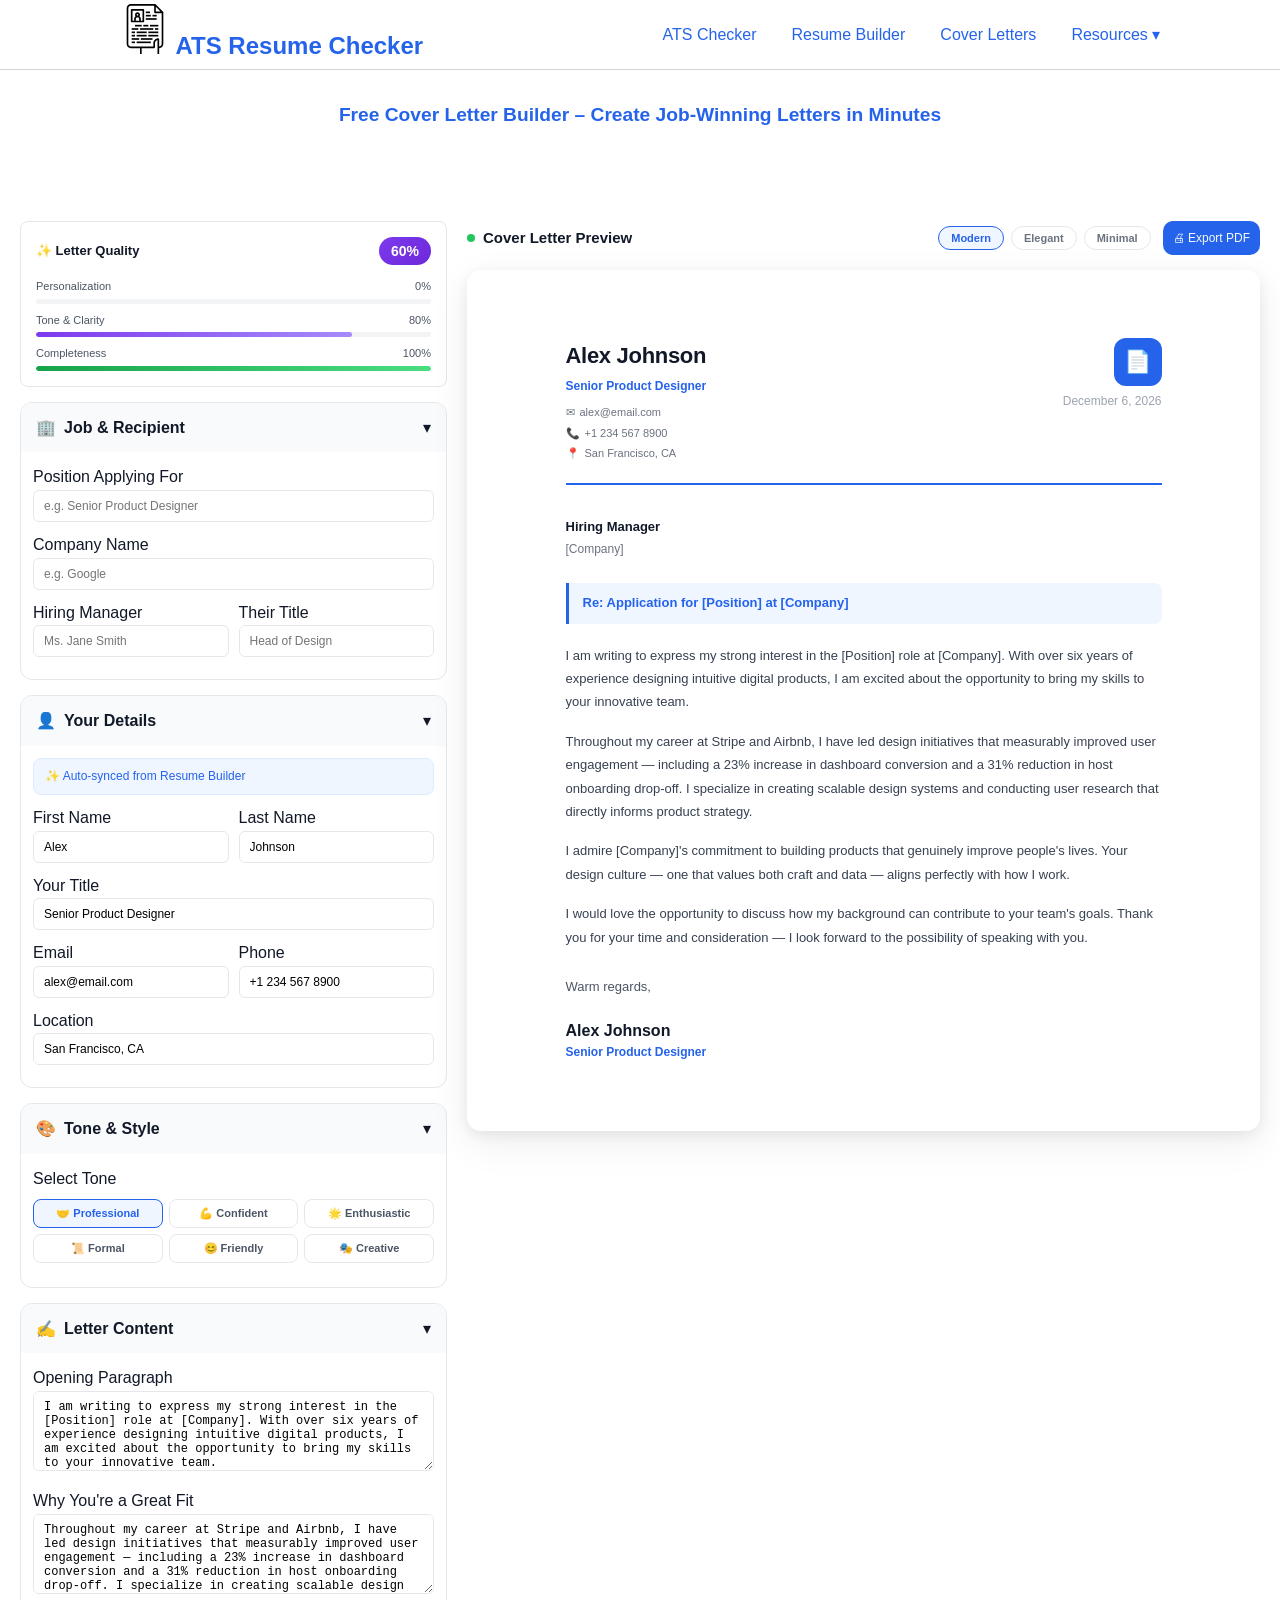
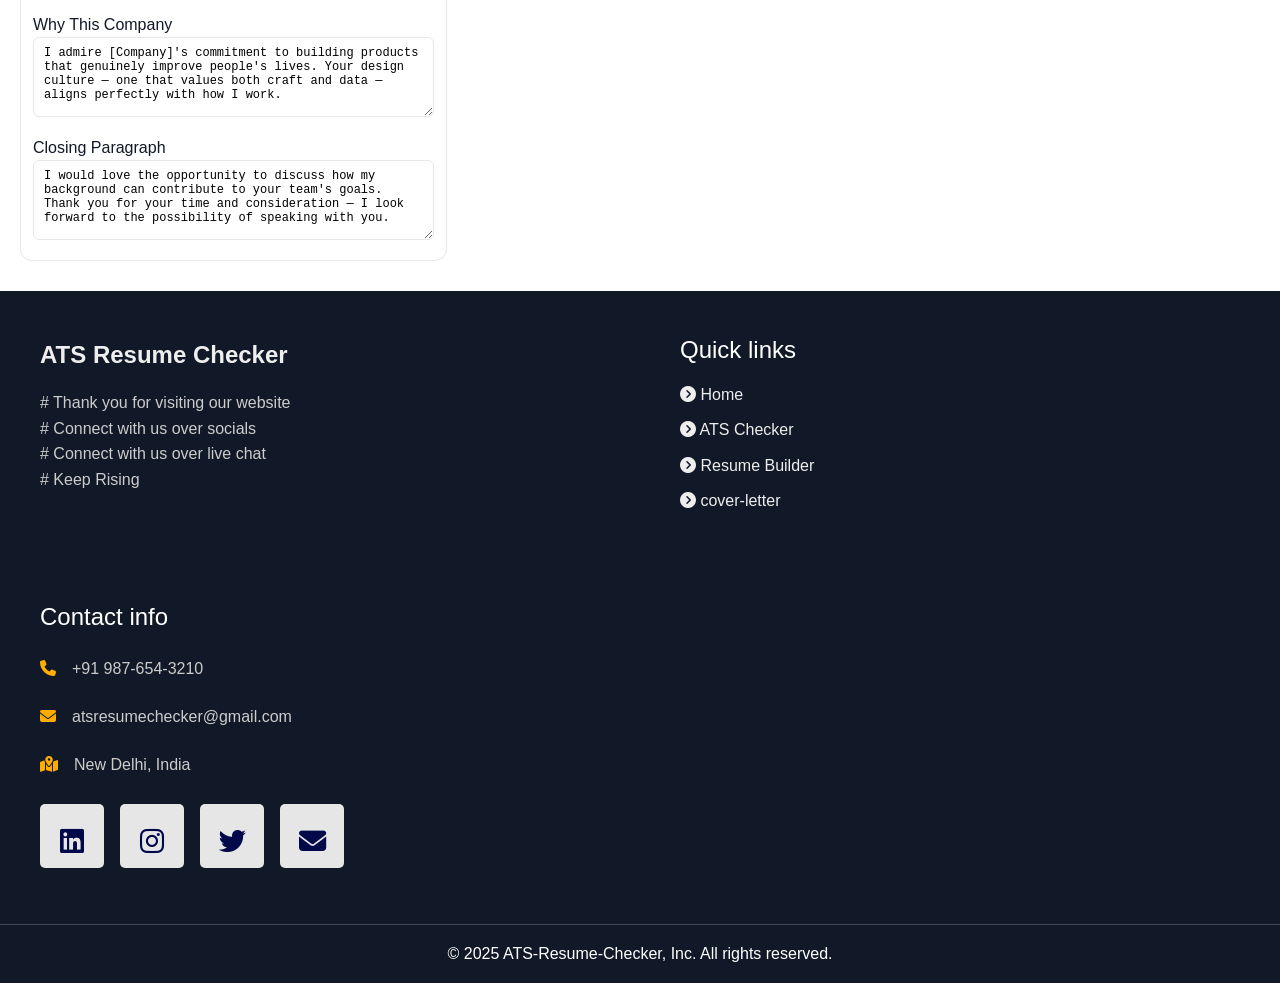
==== cover-letter.html @ 46caf7b9 "file" ====
<!DOCTYPE html>
<html lang="en">

<head>
    <meta charset="UTF-8" />
    <meta name="viewport" content="width=device-width,initial-scale=1.0" />
    <meta name="google-site-verification" content="XUopJJaV02Jm8nkz70vSj-H1XlRj3qzgDEBseFIgUOw" />
    <meta name="description"
        content="Create professional cover letters in minutes with our free Cover Letter Generator. Get ATS-friendly, job-specific letters to impress employers and land interviews faster.">
    <title>Free Cover Letter Builder – Create Job-Winning Letters (2026)</title>
    <link rel="stylesheet" href="https://cdnjs.cloudflare.com/ajax/libs/font-awesome/6.7.2/css/all.min.css">
    <link rel="stylesheet" href="style.css">
    <script async src="https://pagead2.googlesyndication.com/pagead/js/adsbygoogle.js?client=ca-pub-4618587510768918"
     crossorigin="anonymous"></script>
</head>

<style>
    .ai-btn,.tmpl-btn,.tone-btn{cursor:pointer}.tmpl-btn.active,.tone-btn.active,.tone-btn:hover{border-color:var(--blue);background:var(--blue-light)}#cl-doc,#resume-doc{font-family:'DM Sans',sans-serif}.ai-btn,.cl-recipient-name,.cl-sender-name,.preview-label,.quality-score,.quality-title,.rv-company,.rv-name,.rv-sec-title,.tmpl-btn,.tone-btn{font-family:'Plus Jakarta Sans',sans-serif}.page{display:flex;gap:20px;padding:90px 20px 30px;max-width:1400px}.panel-left{width:35%;min-width:320px;display:flex;flex-direction:column;gap:15px}.panel-right{width:65%;display:flex;flex-direction:column;gap:15px;position:sticky;top:90px;height:fit-content}.section-card{background:#fff;border:1px solid var(--gray-200);border-radius:12px;overflow:hidden;transition:.2s}.section-card:hover{box-shadow:0 4px 20px rgba(0,0,0,.05)}.section-header{padding:12px 15px;background:var(--gray-50);display:flex;justify-content:space-between;cursor:pointer}.form-row.full,.quality-bars{flex-direction:column}.section-title{display:flex;gap:8px;font-weight:700}.section-body{padding:12px}.form-row{display:flex;gap:10px;margin-bottom:10px}.form-group{flex:1}.form-group input,.form-group textarea{width:100%;padding:8px 10px;border-radius:6px;border:1px solid var(--gray-200);font-size:12px}textarea{resize:vertical;min-height:80px}.cl-wrapper{padding:20px}#cl-doc{background:#fff;border-radius:10px;max-width:700px;margin:auto}@media (max-width:1024px){.page{flex-direction:column}.panel-left,.panel-right{width:100%}.panel-right{position:relative;top:0}}@media (max-width:768px){.page{padding:80px 10px}.panel-left{gap:12px}.section-header{font-size:13px}.form-row{flex-direction:column}#cl-doc{padding:20px}}@media (max-width:480px){.tone-grid{grid-template-columns:repeat(2,1fr)}.tmpl-btn{font-size:10px;padding:4px 8px}}.quality-panel{background:#fff;border:1.5px solid var(--gray-200);border-radius:var(--radius);padding:15px}.quality-header{display:flex;align-items:center;justify-content:space-between;margin-bottom:13px}.cl-recipient-name,.quality-title{font-weight:700;font-size:13px;color:var(--gray-900)}.quality-score{background:linear-gradient(135deg,#7c3aed,#6d28d9);color:#fff;border-radius:20px;padding:3px 12px;font-size:14px;font-weight:800}.quality-bar-label,.tone-btn{font-size:11px;color:var(--gray-600)}.quality-bars{display:flex;gap:8px}.cl-sender-contacts,.quality-bar-row{display:flex;flex-direction:column;gap:3px}.quality-bar-label{display:flex;justify-content:space-between;font-weight:500}.quality-bar-track{height:5px;background:var(--gray-100);border-radius:10px;overflow:hidden}.quality-bar-fill{height:100%;border-radius:10px;transition:width .5s}.bar-blue{background:linear-gradient(90deg,#2563eb,#60a5fa)}.bar-purple{background:linear-gradient(90deg,#7c3aed,#a78bfa)}.bar-green{background:linear-gradient(90deg,#16a34a,#4ade80)}.tone-grid{display:grid;grid-template-columns:repeat(3,1fr);gap:6px;margin-bottom:12px}.tone-btn{padding:7px 6px;border:1.5px solid var(--gray-200);border-radius:8px;background:#fff;font-weight:600;transition:.15s;text-align:center}.char-counter,.cl-date,.cl-logo-area{text-align:right}.tone-btn.active,.tone-btn:hover{color:var(--blue)}.ai-btn{width:100%;padding:10px;border-radius:9px;border:none;background:linear-gradient(135deg,#2563eb,#7c3aed);color:#fff;font-size:13px;font-weight:700;display:flex;align-items:center;justify-content:center;gap:7px;transition:.2s}#cl-doc,#resume-doc,.preview-label{color:var(--gray-900)}.ai-btn:hover{opacity:.9;transform:translateY(-1px);box-shadow:0 4px 16px rgba(124,58,237,.3)}.ai-btn .ai-icon{font-size:16px}.ai-loading{display:none}.preview-topbar{display:flex;align-items:center;justify-content:space-between;flex-shrink:0}.preview-label{font-weight:800;font-size:15px;display:flex;align-items:center;gap:8px}.live-dot{width:8px;height:8px;background:#22c55e;border-radius:50%;animation:1.8s infinite pulse}@keyframes pulse{0%,100%{opacity:1;transform:scale(1)}50%{opacity:.5;transform:scale(1.5)}}.template-row{display:flex;gap:7px}.tmpl-btn{padding:5px 12px;border-radius:20px;font-size:11px;font-weight:600;border:1.5px solid var(--gray-200);background:#fff;color:var(--gray-500);transition:.15s}.tmpl-btn.active{color:var(--blue)}.cl-wrapper,.resume-wrapper{background:#fff;border-radius:14px;box-shadow:var(--shadow-lg);overflow:hidden;flex:1;min-height:620px}#resume-doc{padding:40px 44px}.rv-header{border-bottom:3px solid var(--blue);padding-bottom:18px;margin-bottom:22px}.rv-name{font-size:27px;font-weight:800;letter-spacing:-.5px;line-height:1;margin-bottom:4px}.rv-job-title{font-size:13px;font-weight:500;color:var(--blue);margin-bottom:10px}.rv-contacts{display:flex;flex-wrap:wrap;gap:14px}.rv-contact{display:flex;align-items:center;gap:5px;font-size:12px;color:var(--gray-600)}.rv-contact .ci{color:var(--blue);font-size:12px}.rv-sec-title{font-size:10px;font-weight:800;text-transform:uppercase;letter-spacing:1.5px;color:var(--blue);border-bottom:1px solid var(--blue-mid);padding-bottom:5px;margin-bottom:11px}.rv-section{margin-bottom:20px}.rv-summary{font-size:12.5px;line-height:1.65;color:var(--gray-600)}.rv-entry{margin-bottom:12px}.rv-entry-top{display:flex;justify-content:space-between;align-items:baseline;margin-bottom:2px}.rv-company{font-size:13px;font-weight:700}.rv-date{font-size:11px;color:var(--gray-400)}.rv-role{font-size:12px;color:var(--blue);font-weight:600;margin-bottom:3px}.rv-desc{font-size:12px;color:var(--gray-600);line-height:1.6}.rv-skills{display:flex;flex-wrap:wrap;gap:5px}.rv-skill{background:var(--blue-light);color:var(--blue);border:1px solid var(--blue-mid);padding:2px 9px;border-radius:20px;font-size:11px;font-weight:600}.rv-two-col{display:grid;grid-template-columns:1fr 1fr;gap:22px}#cl-doc{padding:48px 52px;min-height:100%}.cl-letterhead{display:flex;justify-content:space-between;align-items:flex-start;margin-bottom:32px;padding-bottom:20px;border-bottom:2px solid var(--blue)}.cl-sender-name{font-size:22px;font-weight:800;letter-spacing:-.3px;margin-bottom:4px}.cl-sender-title{font-size:12px;color:var(--blue);font-weight:600;margin-bottom:8px}.cl-sign-name,.cl-subject{font-family:'Plus Jakarta Sans',sans-serif;font-weight:800}.cl-sender-contact{font-size:11px;color:var(--gray-500);display:flex;align-items:center;gap:5px}.cl-logo-box{width:48px;height:48px;background:var(--blue);border-radius:12px;display:flex;align-items:center;justify-content:center;color:#fff;font-size:22px;margin-left:auto;margin-bottom:6px}.cl-date{font-size:12px;color:var(--gray-400)}.cl-recipient{margin-bottom:24px}.cl-sign-close,.cl-subject{margin-bottom:20px;font-size:13px}.cl-recipient-sub{font-size:12px;color:var(--gray-500);margin-top:2px}.cl-subject{color:var(--blue);padding:10px 14px;background:var(--blue-light);border-left:3px solid var(--blue);border-radius:0 8px 8px 0}.cl-body{font-size:13px;line-height:1.8;color:var(--gray-700)}.cl-body p{margin-bottom:16px}.cl-body p:last-child{margin-bottom:0}.cl-sign{margin-top:28px}.cl-sign-close{color:var(--gray-600)}.cl-sign-name{font-size:16px;color:var(--gray-900)}.cl-sign-title{font-size:12px;color:var(--blue);font-weight:600}.cl-placeholder{color:var(--gray-300);font-style:italic}::-webkit-scrollbar{width:5px}::-webkit-scrollbar-track{background:0 0}::-webkit-scrollbar-thumb{background:var(--gray-200);border-radius:10px}.inline-form{border:1px solid var(--blue-mid);border-radius:9px;padding:12px;background:var(--blue-light);margin-bottom:10px;display:none}.inline-form.show{display:block}.char-counter{font-size:10px;color:var(--gray-400);margin-top:3px}.char-counter.warn{color:var(--amber)}@media print{.page,body,html{margin:0!important;padding:0!important}@page{size:A4;margin:0}body,html{background:#fff!important}body *{visibility:hidden}#cl-doc,#cl-doc *{visibility:visible}#cl-doc{position:fixed;top:0;left:0;width:210mm;padding:18mm;background:#fff;box-sizing:border-box;page-break-after:avoid;page-break-inside:avoid;box-shadow:none!important;border-radius:0!important;font-size:12pt;line-height:1.7}.footer,.panel-left,.preview-topbar,nav{display:none!important}.cl-body,.cl-letterhead,.cl-sign{break-inside:avoid}}
</style>

<body>
    <nav>
        <div class="navcont">
            <a href="/">
                <div class="logo">
                    <h2><img src="/resume-portfolio-svgrepo-com.svg" height="50px" alt="logo"> ATS Resume Checker</h2>
                </div>
            </a>


            <div class="navLinks">
                <ul class="nav-links">
                    <li><a href="/" class="active">ATS Checker</a></li>
                    <li><a href="resume-builder.html">Resume Builder</a></li>
                    <li><a href="cover-letter.html">Cover Letters</a></li>
                    <!-- <li><a href="resource.html">Resources</a></li>   -->
                    <li class="dropdown">
                        <a href="#">Resources ▾</a>
                        <ul class="dropdown-menu">
                            <li><a href="/resources/resume-guide.html">Resume Guides</a></li>
                            <li><a href="/resources/cover-letter-guides.html">Cover Letter Guides</a></li>
                            <li><a href="/resources/interview-prepration.html">Interview Prep</a></li>
                            <li><a href="/resources/career-tips.html">Career Tips</a></li>
                        </ul>
                    </li>
                </ul>
            </div>
            <div class="menu-bar">&#9776;</div>
        </div>
    </nav>


    <!-- ===================================================
     PAGE 2: COVER LETTER
=================================================== -->
    <center>
        <h1 style="margin-top: 100px;font-size: larger; color: #2563EB;">Free Cover Letter Builder – Create Job-Winning
            Letters in Minutes</h1>
    </center>
    <div class="page" id="page-coverletter">

        <!-- LEFT -->
        <div class="panel-left">

            <!-- QUALITY PANEL -->
            <div class="quality-panel">
                <div class="quality-header">
                    <div class="quality-title">✨ Letter Quality</div>
                    <div class="quality-score" id="cl-quality-score">68%</div>
                </div>
                <div class="quality-bars">
                    <div class="quality-bar-row">
                        <div class="quality-bar-label"><span>Personalization</span><span
                                id="bar-personal-pct">70%</span></div>
                        <div class="quality-bar-track">
                            <div class="quality-bar-fill bar-blue" id="bar-personal" style="width:70%"></div>
                        </div>
                    </div>
                    <div class="quality-bar-row">
                        <div class="quality-bar-label"><span>Tone & Clarity</span><span id="bar-tone-pct">80%</span>
                        </div>
                        <div class="quality-bar-track">
                            <div class="quality-bar-fill bar-purple" id="bar-tone" style="width:80%"></div>
                        </div>
                    </div>
                    <div class="quality-bar-row">
                        <div class="quality-bar-label"><span>Completeness</span><span id="bar-complete-pct">55%</span>
                        </div>
                        <div class="quality-bar-track">
                            <div class="quality-bar-fill bar-green" id="bar-complete" style="width:55%"></div>
                        </div>
                    </div>
                </div>
            </div>

            <!-- RECIPIENT -->
            <div class="section-card open active-card" id="clsec-recipient">
                <div class="section-header" onclick="toggleSection('clsec-recipient')">
                    <div class="section-title">
                        <div class="section-icon">🏢</div> Job & Recipient
                    </div>
                    <div class="section-toggle">▾</div>
                </div>
                <div class="section-body">
                    <div class="form-row full">
                        <div class="form-group"><label>Position Applying For</label><input id="cl-position"
                                placeholder="e.g. Senior Product Designer" oninput="updateCLPreview()"></div>
                    </div>
                    <div class="form-row full">
                        <div class="form-group"><label>Company Name</label><input id="cl-company"
                                placeholder="e.g. Google" oninput="updateCLPreview()"></div>
                    </div>
                    <div class="form-row">
                        <div class="form-group"><label>Hiring Manager</label><input id="cl-manager"
                                placeholder="Ms. Jane Smith" oninput="updateCLPreview()"></div>
                        <div class="form-group"><label>Their Title</label><input id="cl-manager-title"
                                placeholder="Head of Design" oninput="updateCLPreview()"></div>
                    </div>
                </div>
            </div>

            <!-- YOUR INFO (auto-synced) -->
            <div class="section-card" id="clsec-sender">
                <div class="section-header" onclick="toggleSection('clsec-sender')">
                    <div class="section-title">
                        <div class="section-icon">👤</div> Your Details
                    </div>
                    <div class="section-toggle">▾</div>
                </div>
                <div class="section-body">
                    <div
                        style="background:var(--blue-light);border:1px solid var(--blue-mid);border-radius:8px;padding:8px 11px;font-size:12px;color:var(--blue);margin-bottom:10px;font-weight:500;">
                        ✨ Auto-synced from Resume Builder
                    </div>
                    <div class="form-row">
                        <div class="form-group"><label>First Name</label><input id="cl-firstName" value="Alex"
                                oninput="updateCLPreview()"></div>
                        <div class="form-group"><label>Last Name</label><input id="cl-lastName" value="Johnson"
                                oninput="updateCLPreview()"></div>
                    </div>
                    <div class="form-row full">
                        <div class="form-group"><label>Your Title</label><input id="cl-myTitle"
                                value="Senior Product Designer" oninput="updateCLPreview()"></div>
                    </div>
                    <div class="form-row">
                        <div class="form-group"><label>Email</label><input id="cl-email" value="alex@email.com"
                                oninput="updateCLPreview()"></div>
                        <div class="form-group"><label>Phone</label><input id="cl-phone" value="+1 234 567 8900"
                                oninput="updateCLPreview()"></div>
                    </div>
                    <div class="form-row full">
                        <div class="form-group"><label>Location</label><input id="cl-location" value="San Francisco, CA"
                                oninput="updateCLPreview()"></div>
                    </div>
                </div>
            </div>

            <!-- TONE -->
            <div class="section-card" id="clsec-tone">
                <div class="section-header" onclick="toggleSection('clsec-tone')">
                    <div class="section-title">
                        <div class="section-icon">🎨</div> Tone & Style
                    </div>
                    <div class="section-toggle">▾</div>
                </div>
                <div class="section-body">
                    <label style="margin-bottom:7px;display:block;">Select Tone</label>
                    <div class="tone-grid">
                        <button class="tone-btn active" onclick="setTone('professional',this)">🤝 Professional</button>
                        <button class="tone-btn" onclick="setTone('confident',this)">💪 Confident</button>
                        <button class="tone-btn" onclick="setTone('enthusiastic',this)">🌟 Enthusiastic</button>
                        <button class="tone-btn" onclick="setTone('formal',this)">📜 Formal</button>
                        <button class="tone-btn" onclick="setTone('friendly',this)">😊 Friendly</button>
                        <button class="tone-btn" onclick="setTone('creative',this)">🎭 Creative</button>
                    </div>
                </div>
            </div>

            <!-- LETTER CONTENT -->
            <div class="section-card open" id="clsec-content">
                <div class="section-header" onclick="toggleSection('clsec-content')">
                    <div class="section-title">
                        <div class="section-icon">✍️</div> Letter Content
                    </div>
                    <div class="section-toggle">▾</div>
                </div>
                <div class="section-body">
                    <div class="form-group" style="margin-bottom:10px;">
                        <label>Opening Paragraph</label>
                        <textarea id="cl-opening" class="tall"
                            placeholder="Introduce yourself and state the position you're applying for..."
                            oninput="updateCLPreview(); updateCLQuality()">I am writing to express my strong interest in the [Position] role at [Company]. With over six years of experience designing intuitive digital products, I am excited about the opportunity to bring my skills to your innovative team.</textarea>
                    </div>
                    <div class="form-group" style="margin-bottom:10px;">
                        <label>Why You're a Great Fit</label>
                        <textarea id="cl-body1" class="tall"
                            placeholder="Highlight key achievements and relevant experience..."
                            oninput="updateCLPreview(); updateCLQuality()">Throughout my career at Stripe and Airbnb, I have led design initiatives that measurably improved user engagement — including a 23% increase in dashboard conversion and a 31% reduction in host onboarding drop-off. I specialize in creating scalable design systems and conducting user research that directly informs product strategy.</textarea>
                    </div>
                    <div class="form-group" style="margin-bottom:10px;">
                        <label>Why This Company</label>
                        <textarea id="cl-body2" placeholder="Show genuine interest in the company..."
                            oninput="updateCLPreview(); updateCLQuality()">I admire [Company]'s commitment to building products that genuinely improve people's lives. Your design culture — one that values both craft and data — aligns perfectly with how I work.</textarea>
                    </div>
                    <div class="form-group">
                        <label>Closing Paragraph</label>
                        <textarea id="cl-closing" placeholder="Call to action, thank you..."
                            oninput="updateCLPreview(); updateCLQuality()">I would love the opportunity to discuss how my background can contribute to your team's goals. Thank you for your time and consideration — I look forward to the possibility of speaking with you.</textarea>
                    </div>
                </div>
            </div>

        </div>

        <!-- RIGHT -->
        <div class="panel-right">
            <div class="preview-topbar">
                <div class="preview-label">
                    <div class="live-dot"></div> Cover Letter Preview
                </div>
                <div style="display:flex;align-items:center;gap:12px;">
                    <div class="template-row">
                        <button class="tmpl-btn active" onclick="setCLTemplate('modern',this)">Modern</button>
                        <button class="tmpl-btn" onclick="setCLTemplate('elegant',this)">Elegant</button>
                        <button class="tmpl-btn" onclick="setCLTemplate('minimal',this)">Minimal</button>
                    </div>
                    <button
                        style="font-size:12px; border: none; background-color: #2563EB; color: #f8fafc; padding: 10px; border-radius: 10px;"
                        class="btn btn-primary btn-sm" onclick="window.print()">🖨 Export PDF</button>
                </div>
            </div>
            <div class="cl-wrapper">
                <div id="cl-doc">
                    <!-- LETTERHEAD -->
                    <div class="cl-letterhead">
                        <div>
                            <div class="cl-sender-name" id="cl-rv-name">Alex Johnson</div>
                            <div class="cl-sender-title" id="cl-rv-title">Senior Product Designer</div>
                            <div class="cl-sender-contacts">
                                <div class="cl-sender-contact">✉ <span id="cl-rv-email">alex@email.com</span></div>
                                <div class="cl-sender-contact">📞 <span id="cl-rv-phone">+1 234 567 8900</span></div>
                                <div class="cl-sender-contact">📍 <span id="cl-rv-location">San Francisco, CA</span>
                                </div>
                            </div>
                        </div>
                        <div class="cl-logo-area">
                            <div class="cl-logo-box">📄</div>
                            <div class="cl-date" id="cl-rv-date"></div>
                        </div>
                    </div>
                    <!-- RECIPIENT -->
                    <div class="cl-recipient">
                        <div class="cl-recipient-name" id="cl-rv-manager">Hiring Manager</div>
                        <div class="cl-recipient-sub" id="cl-rv-company-line">Company · Position</div>
                    </div>
                    <!-- SUBJECT -->
                    <div class="cl-subject" id="cl-rv-subject">Re: Application for [Position] at [Company]</div>
                    <!-- BODY -->
                    <div class="cl-body">
                        <p id="cl-rv-opening">I am writing to express my strong interest in the [Position] role at
                            [Company]. With
                            over six years of experience designing intuitive digital products, I am excited about the
                            opportunity to
                            bring my skills to your innovative team.</p>
                        <p id="cl-rv-body1">Throughout my career at Stripe and Airbnb, I have led design initiatives
                            that measurably
                            improved user engagement — including a 23% increase in dashboard conversion and a 31%
                            reduction in host
                            onboarding drop-off.</p>
                        <p id="cl-rv-body2">I admire [Company]'s commitment to building products that genuinely improve
                            people's
                            lives. Your design culture aligns perfectly with how I work.</p>
                        <p id="cl-rv-closing">I would love the opportunity to discuss how my background can contribute
                            to your
                            team's goals. Thank you for your time and consideration.</p>
                    </div>
                    <!-- SIGNATURE -->
                    <div class="cl-sign">
                        <div class="cl-sign-close">Warm regards,</div>
                        <div class="cl-sign-name" id="cl-rv-sign-name">Alex Johnson</div>
                        <div class="cl-sign-title" id="cl-rv-sign-title">Senior Product Designer</div>
                    </div>
                </div>
            </div>
        </div>
    </div>



    <section class="footer">
        <div class="box-container">

            <div class="box">
                <!-- <h3>WebWell Software Solution</h3> -->
                <a href="/" class="nav-logo">

                    <h2> ATS Resume Checker</h2>
                </a>
                <p>
                    # Thank you for visiting our website <br>
                    # Connect with us over socials <br>
                    # Connect with us over live chat <br>
                    # Keep Rising
                </p>
            </div>

            <div class="box">
                <h3>Quick links</h3>
                <a href="/"><i class="fas fa-chevron-circle-right"></i> Home</a>
                <a href="index.html"><i class="fas fa-chevron-circle-right"></i> ATS Checker</a>
                <a href="resume-builder.html"><i class="fas fa-chevron-circle-right"></i> Resume Builder</a>
                <a href="cover-letter.html"><i class="fas fa-chevron-circle-right"></i> cover-letter</a>
            </div>

            <div class="box">
                <h3>Contact info</h3>
                <p> <i class="fas fa-phone"></i>+91 987-654-3210</p>
                <p> <i class="fas fa-envelope"></i>atsresumechecker@gmail.com</p>
                <p> <i class="fas fa-map-marked-alt"></i>New Delhi, India</p>

                <div class="share">
                    <a href="https://www.linkedin.com/company/webwell-software-solution/" target="_blank">
                        <i class="fab fa-linkedin"></i>
                        <span class="sr-only">LinkedIn</span>
                    </a>

                    <a href="https://instagram.com/webwell_software_solution" target="_blank">
                        <i class="fa-brands fa-instagram"></i>
                        <span class="sr-only">Instagram</span>
                    </a>

                    <a href="https://twitter.com/WebWellSoft_Sol" target="_blank">
                        <i class="fab fa-twitter"></i>
                        <span class="sr-only">Twitter</span>
                    </a>

                    <a href="mailto:webwellsoftwaresolution@gmail.com" target="_blank">
                        <i class="fas fa-envelope"></i>
                        <span class="sr-only">Email</span>
                    </a>

                </div>
            </div>
        </div>

        <!-- <h1 class="credit">Designed with <i class="fa fa-heart pulse"></i> by <a href="https://www.linkedin.com/in/nasirali84"> Nasir Ali</a></h1> -->
        <p class="credit">© 2025 ATS-Resume-Checker, Inc. All rights reserved.</p>

    </section>

    <script>
        function v(id) {
            const el = document.getElementById(id);
            return el ? el.value : "";
        }

        function setText(id, value) {
            const el = document.getElementById(id);
            if (el) el.innerText = value;
        }
        document.addEventListener("DOMContentLoaded", function () {
            updateCLPreview();
        });
        function syncCLFromResume() {
            const fields = { 'cl-firstName': 'r-firstName', 'cl-lastName': 'r-lastName', 'cl-myTitle': 'r-jobTitle', 'cl-email': 'r-email', 'cl-phone': 'r-phone', 'cl-location': 'r-location' };
            Object.entries(fields).forEach(([cl, r]) => {
                const rEl = document.getElementById(r), clEl = document.getElementById(cl);
                if (rEl && clEl && !clEl._edited) clEl.value = rEl.value;
            });
            updateCLPreview();
        }
        // mark as manually edited
        ['cl-firstName', 'cl-lastName', 'cl-myTitle', 'cl-email', 'cl-phone', 'cl-location'].forEach(id => {
            setTimeout(() => {
                const el = document.getElementById(id);
                if (el) el.addEventListener('input', () => el._edited = true);
            }, 100);
        });

        function updateCLPreview() {
            const fn = v('cl-firstName'), ln = v('cl-lastName');
            const fullName = fn + ' ' + ln;
            const myTitle = v('cl-myTitle');
            const position = v('cl-position') || '[Position]';
            const company = v('cl-company') || '[Company]';
            const manager = v('cl-manager') || 'Hiring Manager';
            const managerTitle = v('cl-manager-title') || '';

            setText('cl-rv-name', fullName);
            setText('cl-rv-title', myTitle);
            setText('cl-rv-email', v('cl-email'));
            setText('cl-rv-phone', v('cl-phone'));
            setText('cl-rv-location', v('cl-location'));
            setText('cl-rv-manager', manager);
            setText('cl-rv-company-line', company + (managerTitle ? ' · ' + managerTitle : ''));
            setText('cl-rv-subject', `Re: Application for ${position} at ${company}`);
            setText('cl-rv-opening', v('cl-opening'));
            setText('cl-rv-body1', v('cl-body1'));
            setText('cl-rv-body2', v('cl-body2'));
            setText('cl-rv-closing', v('cl-closing'));
            setText('cl-rv-sign-name', fullName);
            setText('cl-rv-sign-title', myTitle);
            updateCLQuality();
        }

        function updateCLQuality() {
            const hasPosition = v('cl-position').length > 2;
            const hasCompany = v('cl-company').length > 2;
            const hasManager = v('cl-manager').length > 2;
            const openingLen = v('cl-opening').length;
            const body1Len = v('cl-body1').length;
            const body2Len = v('cl-body2').length;
            const closingLen = v('cl-closing').length;

            const personal = Math.min(100, (hasPosition ? 33 : 0) + (hasCompany ? 33 : 0) + (hasManager ? 34 : 0));
            const toneScore = 80;
            const complete = Math.min(100, (openingLen > 50 ? 25 : 0) + (body1Len > 80 ? 25 : 0) + (body2Len > 40 ? 25 : 0) + (closingLen > 30 ? 25 : 0));
            const overall = Math.round((personal + toneScore + complete) / 3);

            setBar('bar-personal', personal);
            setBar('bar-tone', toneScore);
            setBar('bar-complete', complete);
            document.getElementById('cl-quality-score').textContent = overall + '%';
        }
        function setBar(id, pct) {
            document.getElementById(id).style.width = pct + '%';
            document.getElementById(id + '-pct').textContent = pct + '%';
        }

        function setTone(tone, btn) {
            document.querySelectorAll('.tone-btn').forEach(b => b.classList.remove('active'));
            btn.classList.add('active');
            currentTone = tone;
            // Change closing salutation based on tone
            const closings = { professional: 'Warm regards,', confident: 'Best,', enthusiastic: 'Excitedly,', formal: 'Yours sincerely,', friendly: 'Cheers,', creative: 'Creatively yours,' };
            document.querySelector('.cl-sign-close').textContent = closings[tone] || 'Warm regards,';
        }

        function setCLTemplate(name, btn) {
            document.querySelectorAll('#page-coverletter .tmpl-btn').forEach(b => b.classList.remove('active'));
            btn.classList.add('active');
            const doc = document.getElementById('cl-doc');
            const letterhead = doc.querySelector('.cl-letterhead');
            const subject = doc.querySelector('.cl-subject');
            if (name === 'elegant') {
                doc.style.fontFamily = 'Georgia, serif';
                letterhead.style.borderBottomColor = '#1a1a1a';
                subject.style.background = '#fafafa';
                subject.style.borderLeftColor = '#1a1a1a';
                subject.style.color = '#1a1a1a';
                document.querySelectorAll('.cl-sender-title, .cl-sign-title').forEach(el => el.style.color = '#333');
            } else if (name === 'minimal') {
                doc.style.fontFamily = "'DM Sans', sans-serif";
                letterhead.style.borderBottomColor = '#e2e8f0';
                subject.style.background = '#f8fafc';
                subject.style.borderLeftColor = '#94a3b8';
                subject.style.color = '#475569';
                document.querySelectorAll('.cl-sender-title, .cl-sign-title').forEach(el => el.style.color = '#64748b');
            } else {
                doc.style.fontFamily = "'DM Sans', sans-serif";
                letterhead.style.borderBottomColor = '#2563EB';
                subject.style.background = '#EFF6FF';
                subject.style.borderLeftColor = '#2563EB';
                subject.style.color = '#2563EB';
                document.querySelectorAll('.cl-sender-title, .cl-sign-title').forEach(el => el.style.color = '#2563EB');
            }
        }

        // ===== SAVE / LOAD =====
        function saveDraft() {
            const data = {
                resume: {
                    firstName: v('r-firstName'), lastName: v('r-lastName'), jobTitle: v('r-jobTitle'),
                    email: v('r-email'), phone: v('r-phone'), location: v('r-location'), linkedin: v('r-linkedin'),
                    summary: v('r-summary'), skills: rSkills, exps: rExps, edus: rEdus
                },
                cl: {
                    position: v('cl-position'), company: v('cl-company'), manager: v('cl-manager'),
                    managerTitle: v('cl-manager-title'), firstName: v('cl-firstName'), lastName: v('cl-lastName'),
                    myTitle: v('cl-myTitle'), email: v('cl-email'), phone: v('cl-phone'), location: v('cl-location'),
                    opening: v('cl-opening'), body1: v('cl-body1'), body2: v('cl-body2'), closing: v('cl-closing')
                }
            };
            try { localStorage.setItem('atsDraft', JSON.stringify(data)); alert('✅ Draft saved successfully!'); }
            catch (e) { alert('Could not save draft.'); }
        }

        function loadDraft() {
            try {
                const saved = localStorage.getItem('atsDraft');
                if (!saved) return;
                const d = JSON.parse(saved);
                if (d.resume) {
                    const r = d.resume;
                    ['firstName', 'lastName', 'jobTitle', 'email', 'phone', 'location', 'linkedin', 'summary'].forEach(f => {
                        const el = document.getElementById('r-' + f); if (el && r[f]) el.value = r[f];
                    });
                    if (r.skills) rSkills = r.skills;
                    if (r.exps) rExps = r.exps;
                    if (r.edus) rEdus = r.edus;
                }
                if (d.cl) {
                    const c = d.cl;
                    const map = { 'cl-position': 'position', 'cl-company': 'company', 'cl-manager': 'manager', 'cl-manager-title': 'managerTitle', 'cl-firstName': 'firstName', 'cl-lastName': 'lastName', 'cl-myTitle': 'myTitle', 'cl-email': 'email', 'cl-phone': 'phone', 'cl-location': 'location', 'cl-opening': 'opening', 'cl-body1': 'body1', 'cl-body2': 'body2', 'cl-closing': 'closing' };
                    Object.entries(map).forEach(([elId, key]) => {
                        const el = document.getElementById(elId); if (el && c[key]) el.value = c[key];
                    });
                }
            } catch (e) { }
            renderSkills(); renderExp(); renderEdu(); updateResumePreview(); updateCLPreview();
        }

        // ===== SET DATE =====
        function setDate() {
            const now = new Date();
            const months = ['January', 'February', 'March', 'April', 'May', 'June', 'July', 'August', 'September', 'October', 'November', 'December'];
            document.getElementById('cl-rv-date').textContent = months[now.getMonth()] + ' ' + now.getDate() + ', ' + now.getFullYear();
        }

        // ===== INIT =====
        setDate();
        renderSkills();
        renderExp();
        renderEdu();
        loadDraft();
        updateResumePreview();
        updateCLPreview();
    </script>
    <script>
        const menuBar = document.querySelector(".menu-bar");
        const navLinks = document.querySelector(".nav-links");

        menuBar.addEventListener("click", () => {
            navLinks.classList.toggle("active");

            if (navLinks.classList.contains("active")) {
                menuBar.innerHTML = "&times;";
            } else {
                menuBar.innerHTML = "&#9776;";
            }
        })

    </script>
</body>

</html>
---- style.css ----
.logo h2,.nav-links li a{color:#2563eb}.dropdown-menu li a,.nav-links li a,a{text-decoration:none}.hero-badge,.seen-in p{text-transform:uppercase}.menu-bar,.upload-zone,button{cursor:pointer}.grade-pill,.hero-badge,.score-ring-lbl{letter-spacing:.05em}.counter-note,.loader,.trust-card,.upload-zone{text-align:center}.bk-bar-bg,.faq-item,.tool-card{overflow:hidden}*,::after,::before{box-sizing:border-box;margin:0;padding:0}:root{--blue:#2563EB;--blue-dark:#1D4ED8;--blue-light:#EFF6FF;--blue-mid:#DBEAFE;--green:#16A34A;--green-light:#F0FDF4;--amber:#D97706;--amber-light:#FFFBEB;--red:#DC2626;--red-light:#FEF2F2;--gray-900:#111827;--gray-800:#1F2937;--gray-700:#374151;--gray-600:#4B5563;--gray-500:#6B7280;--gray-400:#9CA3AF;--gray-300:#D1D5DB;--gray-200:#E5E7EB;--gray-100:#F3F4F6;--gray-50:#F9FAFB;--white:#fff;--radius:8px;--radius-lg:12px;--radius-xl:16px;--radius-2xl:20px;--shadow:0 1px 3px rgba(0, 0, 0, .08),0 4px 12px rgba(0, 0, 0, .06);--shadow-lg:0 4px 16px rgba(0, 0, 0, .08),0 12px 40px rgba(0, 0, 0, .07)}body{font-family:'Plus Jakarta Sans',sans-serif;color:var(--gray-900);background:var(--white);font-size:16px;line-height:1.6}a{color:inherit}button{font-family:inherit}.navcont{display:flex;align-items:center;justify-content:space-around;width:100%;height:70px;border-bottom:1px solid #d5d4d4;position:fixed;top:0;z-index:1000;background-color:#fff}.nav-links{display:flex;align-items:center;gap:35px;list-style:none}.menu-bar{font-size:35px;display:none}.dropdown{position:relative}.dropdown-menu{display:none;position:absolute;top:100%;right:0;background:#fff;min-width:220px;box-shadow:0 5px 15px rgba(0,0,0,.1);border-radius:8px;padding:10px 0;list-style:none;z-index:999}.dropdown-menu li{padding:10px 20px}.dropdown-menu li a{color:#333;display:block}.hero h1 span,.hero-badge,.step-item.active{color:var(--blue)}.dropdown-menu li:hover{background:#f1f5f9}.dropdown:hover .dropdown-menu,.faq-a.open,.pane.active,.results-wrap.show{display:block}.hero{background:linear-gradient(135deg,#eff6ff 0,#f0f9ff 50%,#f5f3ff 100%);padding:4.5rem 1.5rem 3.5rem;border-bottom:1px solid var(--gray-200);margin-top:40px}.hero-badge,.logo-pill,.tool-card{background:var(--white)}.hero-inner{max-width:1200px;margin:0 auto;display:grid;grid-template-columns:1fr 490px;gap:3.5rem;align-items:start}.hero-badge{display:inline-flex;align-items:center;gap:6px;border:1px solid var(--blue-mid);font-size:.75rem;font-weight:700;padding:5px 14px;border-radius:100px;margin-bottom:1.25rem}.hero-proof,.proof-item{gap:.625rem;display:flex}.hero-stats,.seen-in{border-top:1px solid var(--gray-200)}.hero-badge::before{content:'';width:7px;height:7px;background:var(--blue);border-radius:50%}.hero h1{font-size:clamp(1.75rem, 3.5vw, 2.625rem);font-weight:800;color:var(--gray-900);line-height:1.15;margin-bottom:1rem}.lstep.done,.proof-item svg,.step-item.done{color:var(--green)}.hero-sub{font-size:1.0625rem;color:var(--gray-600);margin-bottom:1.75rem;max-width:520px;font-weight:400}.hero-proof{flex-direction:column;margin-bottom:2rem}.proof-item{align-items:center;font-size:.9rem;font-weight:600;color:var(--gray-700)}.proof-item svg{width:18px;height:18px;flex-shrink:0}.hero-stats{display:flex;gap:2.5rem;padding-top:1.5rem;flex-wrap:wrap}.hero-stat strong{display:block;font-size:1.5rem;font-weight:800;color:var(--blue)}.hero-stat span,.logo-pill,.upload-zone p{font-size:.8125rem;color:var(--gray-500)}.seen-in{margin-top:1.5rem;padding-top:1.25rem}.seen-in p{font-size:.75rem;font-weight:700;letter-spacing:.08em;color:var(--gray-400);margin-bottom:.75rem}.seen-in-logos{display:flex;gap:.75rem;align-items:center;flex-wrap:wrap}.logo-pill{border:1px solid var(--gray-200);border-radius:var(--radius);padding:6px 14px;font-weight:700}@media (max-width:1024px){.hero-inner{grid-template-columns:1fr;gap:2.5rem}.hero{padding:3.5rem 1.25rem 2.5rem;margin-top:50px}.hero-sub{max-width:100%}.tool-card{width:100%}}@media (max-width:768px){.menu-bar{display:block;color:#2563eb}.nav-links{display:none;flex-direction:column;background-color:#edf4fb;position:absolute;width:200px;padding:25px;gap:20px;right:0;top:70px;height:100vh;border-left:1px solid #b6d7ff}.nav-links.active{display:flex}.dropdown-menu{position:static;box-shadow:none;background:0 0;padding:0}.dropdown-menu li{padding:8px 0}.hero{padding:3rem 1rem 2rem}.hero h1{font-size:1.6rem}.hero-sub{font-size:.95rem}.hero-proof,.seen-in-logos{gap:.5rem}.proof-item{font-size:.85rem}.hero-stats{gap:1.5rem;justify-content:space-between}.hero-stat strong{font-size:1.3rem}.logo-pill{font-size:.75rem;padding:5px 10px}.tool-card{border-radius:14px}}@media (max-width:480px){.hero{padding:2.5rem .9rem 2rem;margin-top:70px}.hero h1{font-size:1.4rem;line-height:1.25}.hero-badge{font-size:.65rem;padding:4px 10px}.hero-sub{font-size:.9rem}.hero-stats{flex-direction:column;gap:1rem}.hero-stat strong{font-size:1.2rem}.hero-stat span{font-size:.75rem}.seen-in{text-align:center}.seen-in-logos{justify-content:center}}#paste-pane textarea,.jd-section textarea{resize:vertical;outline:0;line-height:1.6;transition:border-color .15s;font-family:inherit}.tool-card{border-radius:var(--radius-2xl);box-shadow:var(--shadow-lg);border:1px solid var(--gray-200)}.tool-header{background:var(--blue);padding:1.125rem 1.5rem;display:flex;align-items:center;gap:.875rem}.tool-header svg{width:22px;height:22px;flex-shrink:0}.step-item,.steps-bar{align-items:center;display:flex}.tool-header-text h2{font-size:1rem;font-weight:700;color:var(--white)}.tool-header-text p{font-size:.8125rem;color:rgba(255,255,255,.8)}.steps-bar{padding:.75rem 1.25rem;background:var(--gray-50);border-bottom:1px solid var(--gray-200)}.step-item{gap:.4rem;font-size:.8rem;font-weight:600;color:var(--gray-400)}.step-num{width:20px;height:20px;border-radius:50%;border:2px solid currentColor;display:flex;align-items:center;justify-content:center;font-size:.625rem;font-weight:800;flex-shrink:0}.step-connector{flex:1;height:1.5px;background:var(--gray-200);margin:0 .5rem}.step-connector.done{background:var(--green)}.tabs{display:flex;border-bottom:1px solid var(--gray-200)}.tab-btn{flex:1;padding:.875rem 1rem;background:0 0;border:none;border-bottom:2.5px solid transparent;font-size:.875rem;font-weight:600;color:var(--gray-500);transition:.15s;display:flex;align-items:center;justify-content:center;gap:.4rem}.tab-btn svg{width:15px;height:15px}.tab-btn.active{color:var(--blue);border-bottom-color:var(--blue);background:var(--blue-light)}.tab-btn:hover:not(.active){color:var(--gray-700);background:var(--gray-50)}.pane,.results-wrap{padding:1.25rem;display:none}.upload-zone{border:2px dashed var(--gray-300);border-radius:var(--radius-xl);padding:2.25rem 1.5rem;transition:.2s;background:var(--gray-50);position:relative}.upload-zone.drag-active,.upload-zone:hover{border-color:var(--blue);background:var(--blue-light)}.upload-zone input[type=file]{position:absolute;inset:0;opacity:0;cursor:pointer;width:100%;height:100%}.upload-icon{width:56px;height:56px;background:var(--blue-light);border-radius:14px;display:flex;align-items:center;justify-content:center;margin:0 auto .875rem}.upload-icon svg{width:28px;height:28px;color:var(--blue)}#paste-pane textarea,.jd-section textarea{color:var(--gray-800);font-size:.875rem;width:100%}.upload-zone h3{font-size:1rem;font-weight:700;color:var(--gray-800);margin-bottom:.25rem}.file-types{display:flex;gap:.4rem;justify-content:center;flex-wrap:wrap;margin-top:.75rem}.ft-badge{background:var(--white);border:1px solid var(--gray-300);border-radius:5px;padding:2px 8px;font-size:.7rem;font-weight:700;color:var(--gray-600)}.file-ok,.jd-label{font-weight:600;align-items:center;gap:.5rem}.file-ok{margin-top:.75rem;display:none;background:var(--green-light);border:1px solid #bbf7d0;border-radius:var(--radius);padding:7px 12px;font-size:.8125rem;color:var(--green)}.file-ok svg{width:15px;height:15px;flex-shrink:0}#paste-pane textarea{height:200px;border:1.5px solid var(--gray-300);border-radius:var(--radius-lg);padding:.875rem 1rem;background:var(--gray-50)}#paste-pane textarea:focus,.jd-section textarea:focus{border-color:var(--blue);background:var(--white)}#paste-pane textarea::placeholder{color:var(--gray-400)}.jd-section{padding:0 1.25rem 1.25rem}.jd-label{font-size:.875rem;color:var(--gray-700);margin-bottom:.5rem;display:flex}.opt-badge{font-size:.68rem;font-weight:700;background:var(--amber-light);color:var(--amber);border:1px solid #fde68a;border-radius:4px;padding:1px 7px}.jd-section textarea{height:100px;border:1.5px solid var(--gray-300);border-radius:var(--radius-lg);padding:.75rem 1rem;background:var(--gray-50)}.counter-note strong,.loader p{color:var(--gray-600)}.jd-section textarea::placeholder{color:var(--gray-400)}.jd-hint{font-size:.75rem;color:var(--gray-400);margin-top:.3rem}.cta-row{padding:1rem 1.25rem;background:var(--gray-50);border-top:1px solid var(--gray-200)}.check-btn{width:100%;background:var(--blue);color:var(--white);border:none;border-radius:var(--radius-lg);padding:14px 24px;font-size:.9375rem;font-weight:700;display:flex;align-items:center;justify-content:center;gap:.625rem;transition:.2s}.counter-note,.lstep{color:var(--gray-400)}.check-btn:hover:not(:disabled){background:var(--blue-dark);transform:translateY(-1px);box-shadow:0 4px 16px rgba(37,99,235,.35)}.check-btn:disabled{background:var(--gray-300);cursor:not-allowed;transform:none;box-shadow:none}.check-btn svg,.cta-btn svg{width:18px;height:18px}.spin{animation:.75s linear infinite spin}@keyframes spin{to{transform:rotate(360deg)}}.counter-note{font-size:.78rem;margin-top:.625rem}.loader{padding:2rem 0}.loader-ring{width:44px;height:44px;border:3px solid var(--gray-200);border-top-color:var(--blue);border-radius:50%;animation:.7s linear infinite spin;margin:0 auto .875rem}.loader p{font-size:.9375rem;font-weight:500;margin-bottom:.875rem}.loader-steps{display:flex;flex-direction:column;gap:.4rem;align-items:flex-start;width:fit-content;margin:0 auto}.lstep{font-size:.8125rem;display:flex;align-items:center;gap:.5rem}.lstep-dot{width:6px;height:6px;border-radius:50%;background:currentColor;flex-shrink:0}.score-panel{background:linear-gradient(135deg,#1d4ed8,#3b82f6);border-radius:var(--radius-xl);padding:1.375rem;color:#fff;display:flex;align-items:center;gap:1.25rem;margin-bottom:1.25rem}.score-ring{position:relative;width:96px;height:96px;flex-shrink:0}.score-ring svg{transform:rotate(-90deg)}.score-ring-txt{position:absolute;inset:0;display:flex;flex-direction:column;align-items:center;justify-content:center}.score-ring-num{font-size:1.75rem;font-weight:800;line-height:1}.score-ring-lbl{font-size:.6rem;font-weight:700;opacity:.7;text-transform:uppercase}.grade-pill,.sec-head{font-size:.7rem;text-transform:uppercase}.score-meta h3{font-size:1.0625rem;font-weight:700;margin-bottom:.25rem}.score-meta p{font-size:.8125rem;opacity:.85;line-height:1.55}.grade-pill{display:inline-block;padding:3px 11px;border-radius:100px;font-weight:800;margin-bottom:.4rem}.sec-head{font-weight:700;letter-spacing:.07em;color:var(--gray-400);margin-bottom:.75rem;display:flex;align-items:center;gap:.75rem}.sec-head::after{content:'';flex:1;height:1px;background:var(--gray-200)}.bk-grid{display:grid;grid-template-columns:repeat(auto-fit,minmax(145px,1fr));gap:8px;margin-bottom:1.25rem}.bk-top,.kw-chips,.kw-legend,.kw-li,.si-icon,.sugg-item,.sugg-list{display:flex}.bk-card{background:var(--white);border:1px solid var(--gray-200);border-radius:var(--radius-lg);padding:.75rem .875rem}.bk-bar,.bk-bar-bg{border-radius:100px}.bk-top{justify-content:space-between;align-items:flex-start;margin-bottom:.5rem}.bk-name{font-size:.75rem;font-weight:600;color:var(--gray-500)}.bk-val{font-size:1rem;font-weight:800}.bk-bar-bg{height:4px;background:var(--gray-200)}.check-card,.ra-btn,.sugg-item{background:var(--white)}.bk-bar{height:100%;transition:width .9s cubic-bezier(.4, 0, .2, 1)}.kw-section{margin-bottom:1.25rem}.kw-legend{gap:1rem;flex-wrap:wrap;margin-bottom:.625rem}.kw-li{font-size:.75rem;font-weight:600;align-items:center;gap:.35rem;color:var(--gray-600)}.kw-li-dot{width:7px;height:7px;border-radius:50%}.cg,.kw-group{margin-bottom:.75rem}.kw-group-lbl{font-size:.7rem;font-weight:700;color:var(--gray-400);margin-bottom:.4rem;text-transform:uppercase;letter-spacing:.05em}.kw-chips{flex-wrap:wrap;gap:.375rem}.kw-chip{padding:3px 10px;border-radius:100px;font-size:.78rem;font-weight:600;border:1.5px solid transparent}.kw-chip.found{background:var(--green-light);color:#166534;border-color:#bbf7d0}.kw-chip.missing{background:var(--red-light);color:#991b1b;border-color:#fecaca}.kw-chip.suggested,.si-icon.warn{background:var(--amber-light)}.kw-chip.suggested{color:#92400e;border-color:#fde68a}.sugg-list{flex-direction:column;gap:.625rem;margin-bottom:1.25rem}.sugg-item{gap:.75rem;padding:.75rem .875rem;border:1px solid var(--gray-200);border-radius:var(--radius-lg);border-left-width:3px}.sugg-item.warn{border-left-color:var(--amber)}.sugg-item.error{border-left-color:var(--red)}.sugg-item.ok{border-left-color:var(--green)}.sugg-item.info{border-left-color:var(--blue)}.si-icon{width:28px;height:28px;border-radius:7px;align-items:center;justify-content:center;flex-shrink:0}.si-icon.error{background:var(--red-light)}.ci-wrap.green,.si-icon.ok{background:var(--green-light)}.ci-wrap.blue,.si-icon.info{background:var(--blue-light)}.si-icon svg{width:14px;height:14px}.si-body strong{display:block;font-size:.8125rem;font-weight:700;color:var(--gray-800);margin-bottom:.15rem}.si-body span{font-size:.78rem;color:var(--gray-500);line-height:1.5}.result-actions{display:flex;gap:.625rem;flex-wrap:wrap}.ra-btn{flex:1;min-width:130px;padding:10px 16px;border-radius:var(--radius);font-size:.875rem;font-weight:700;border:1.5px solid var(--gray-300);color:var(--gray-700);transition:.15s}.ra-btn:hover{background:var(--gray-50);border-color:var(--gray-400)}.ra-btn.primary{background:var(--blue);color:#fff;border-color:var(--blue)}.ra-btn.primary:hover{background:var(--blue-dark);border-color:var(--blue-dark)}.section{padding:5rem 1.5rem}.check-card,.trust-card{border:1px solid var(--gray-200);padding:1.75rem}.section-inner{max-width:1200px;margin:0 auto}.checks-grid,.how-grid,.trust-grid{margin-top:2.5rem}.section-tag{font-size:.75rem;font-weight:700;letter-spacing:.08em;text-transform:uppercase;color:var(--blue);margin-bottom:.625rem}.check-card h3,.how-step h3,.section-h2{color:var(--gray-900)}.section-h2{font-size:clamp(1.5rem, 3vw, 2.125rem);font-weight:800;line-height:1.2;margin-bottom:1rem}.section-sub{font-size:1rem;color:var(--gray-500);max-width:600px;line-height:1.7}.checks-grid{display:grid;grid-template-columns:repeat(auto-fit,minmax(280px,1fr));gap:1.5rem}.cg ul,.cg ul li,.ci-wrap{display:flex}.check-card{border-radius:var(--radius-xl);transition:box-shadow .2s}.check-card:hover{box-shadow:var(--shadow)}.ci-wrap{width:46px;height:46px;border-radius:13px;align-items:center;justify-content:center;margin-bottom:1.125rem}.ci-wrap.purple{background:#f5f3ff}.faq-q:hover,.how-section{background:var(--gray-50)}.ci-wrap svg{width:23px;height:23px}.check-card h3{font-size:1rem;font-weight:700;margin-bottom:.875rem}.cg-title{font-size:.8125rem;font-weight:700;color:var(--gray-700);margin-bottom:.35rem}.cg ul{list-style:none;flex-direction:column;gap:.2rem}.cg ul li{font-size:.8125rem;color:var(--gray-500);align-items:flex-start;gap:.35rem}.cg ul li::before{content:'';width:4px;height:4px;background:var(--gray-400);border-radius:50%;margin-top:.5rem;flex-shrink:0}.how-section{border-top:1px solid var(--gray-200);border-bottom:1px solid var(--gray-200)}.how-grid{display:grid;grid-template-columns:repeat(auto-fit,minmax(220px,1fr));gap:2rem}.how-step h3{font-size:.9375rem;font-weight:700;margin-bottom:.5rem}.how-step p{font-size:.875rem;color:var(--gray-500);line-height:1.6}.how-num{width:42px;height:42px;background:var(--blue);color:#fff;border-radius:12px;display:flex;align-items:center;justify-content:center;font-size:.9375rem;font-weight:800;margin-bottom:.875rem}.faq-item,.trust-card{background:var(--white)}.trust-grid{display:grid;grid-template-columns:repeat(auto-fit,minmax(200px,1fr));gap:1.25rem}.trust-card{border-radius:var(--radius-xl)}.trust-num{font-size:2.125rem;font-weight:800;color:var(--blue);margin-bottom:.35rem}.trust-lbl{font-size:.875rem;font-weight:700;color:var(--gray-700)}.faq-q svg,.trust-sub{color:var(--gray-400)}.trust-sub{font-size:.78rem;margin-top:.25rem}.faq-list{max-width:780px;margin:2rem auto 0;display:flex;flex-direction:column;gap:.75rem}.faq-item{border:1px solid var(--gray-200);border-radius:var(--radius-lg)}.cta-btn,.faq-q{border:none;font-weight:700;cursor:pointer}.faq-q{width:100%;background:0 0;padding:1rem 1.25rem;display:flex;align-items:center;justify-content:space-between;gap:1rem;font-size:.9375rem;color:var(--gray-800);text-align:left;transition:background .15s}.faq-q svg{width:16px;height:16px;flex-shrink:0;transition:transform .2s}.faq-q.open svg{transform:rotate(45deg);color:var(--blue)}.faq-a{display:none;padding:0 1.25rem 1rem;font-size:.875rem;color:var(--gray-600);line-height:1.75}.cta-section{background:linear-gradient(135deg,#1e40af,#2563eb,#3b82f6);padding:5rem 1.5rem;text-align:center}.cta-section h2{font-size:clamp(1.5rem, 3vw, 2.25rem);font-weight:800;color:#fff;margin-bottom:1rem}.cta-section p{font-size:1rem;color:rgba(255,255,255,.8);max-width:540px;margin:0 auto 2rem}.cta-btn{display:inline-flex;align-items:center;gap:.625rem;background:#fff;color:var(--blue);border-radius:var(--radius-lg);padding:14px 28px;font-size:.9375rem;transition:.2s;font-family:inherit}.cta-btn:hover{background:var(--gray-100);transform:translateY(-2px);box-shadow:0 8px 24px rgba(0,0,0,.15)}.footer{min-height:auto;padding-top:0;background:var(--gray-900)}.footer .box-container{display:flex;justify-content:center;flex-wrap:wrap}.footer .box-container .box{flex:1 1 25rem;margin:2.5rem}.footer .box-container .box h3{font-size:1.5rem;color:#fff;padding-bottom:.5rem;font-weight:400}.footer .box-container .box p{font-size:1rem;color:#ccc;padding:.7rem 0;text-transform:none}.footer .box-container .box p i{padding-right:1rem;color:#ffae00}.footer .box-container .box a{font-size:1rem;color:#eee;padding:.3rem 0;display:block}.footer .box-container .box a:hover,.footer .credit a{color:#ffae00}.footer .box-container .box .share{display:flex;flex-wrap:wrap;padding:1rem 0}.footer .box-container .box .share a{height:4rem;width:4rem;padding:1rem;text-align:center;border-radius:5px;font-size:1.7rem;margin-right:1rem;transition:.2s;background:#e6e6e6;color:#02094b;border:none}.footer .box-container .box .share a:hover{background:0 0;transform:scale(.98);border:.1rem solid #b4b2b2;color:#ffae00}.footer .credit{padding:1rem 0;text-align:center;font-size:1rem;color:#fff;border-top:.1rem solid #fff3}.footer .fa{color:#e90606;margin:0 .3rem;font-size:1.5rem;animation:.35s infinite alternate pound}@-webkit-keyframes pound{to{transform:scale(1.1)}}@keyframes pound{to{transform:scale(1.1)}}@media (max-width:450px){.footer .box-container .box{margin:1.5rem}.footer .box-container .box p{padding:.7rem}.footer .box-container .box .share a{padding:1.2rem}html{font-size:55%}body{padding-right:0}section{padding:2rem}}
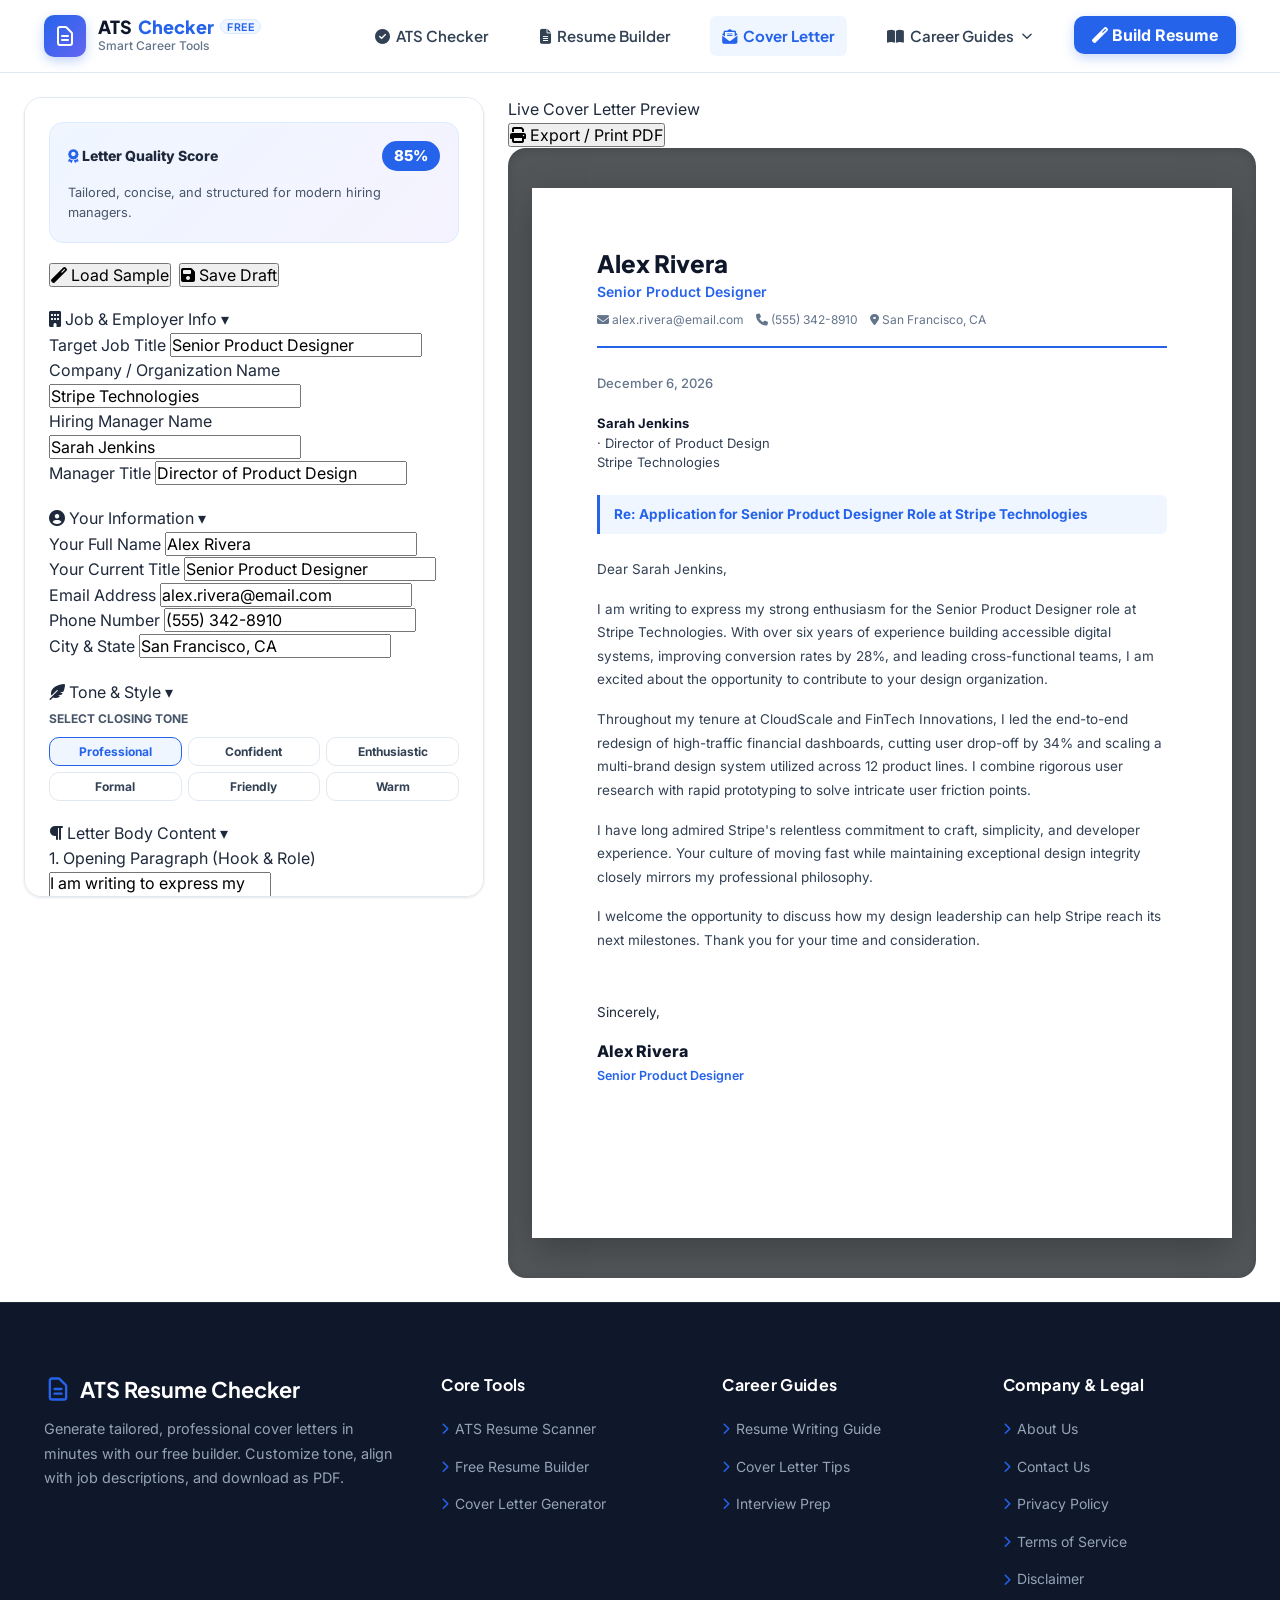
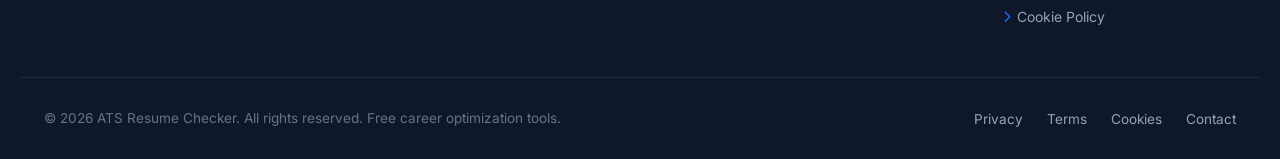
==== commit 2e3a5928: "Adding new features" ====
--- a/cover-letter.html
+++ b/cover-letter.html
@@ -2,545 +2,679 @@
 <html lang="en">
 
 <head>
-    <meta charset="UTF-8" />
-    <meta name="viewport" content="width=device-width,initial-scale=1.0" />
-    <meta name="google-site-verification" content="XUopJJaV02Jm8nkz70vSj-H1XlRj3qzgDEBseFIgUOw" />
-    <meta name="description"
-        content="Create professional cover letters in minutes with our free Cover Letter Generator. Get ATS-friendly, job-specific letters to impress employers and land interviews faster.">
-    <title>Free Cover Letter Builder – Create Job-Winning Letters (2026)</title>
-    <link rel="stylesheet" href="https://cdnjs.cloudflare.com/ajax/libs/font-awesome/6.7.2/css/all.min.css">
-    <link rel="stylesheet" href="style.css">
-    <script async src="https://pagead2.googlesyndication.com/pagead/js/adsbygoogle.js?client=ca-pub-4618587510768918"
-     crossorigin="anonymous"></script>
+  <meta charset="UTF-8" />
+  <meta name="viewport" content="width=device-width, initial-scale=1.0" />
+  <title>Free Cover Letter Builder 2026 – Create ATS-Friendly Letters Online</title>
+  <meta name="description"
+    content="Generate tailored, professional cover letters in minutes with our free builder. Customize tone, align with job descriptions, and download as PDF." />
+  <meta name="keywords" content="cover letter builder, free cover letter generator, ATS cover letter, professional cover letter template, job application letter" />
+  <link rel="canonical" href="https://atsresumecheckers.in/cover-letter.html" />
+
+  <!-- Open Graph -->
+  <meta property="og:type" content="website" />
+  <meta property="og:url" content="https://atsresumecheckers.in/cover-letter.html" />
+  <meta property="og:title" content="Free Cover Letter Builder – Generate Professional Letters" />
+  <meta property="og:description" content="Generate high-converting, ATS-friendly cover letters tailored to your target company and role." />
+  <meta property="og:image" content="https://atsresumecheckers.in/resume-portfolio-svgrepo-com.svg" />
+
+  <!-- Twitter Card -->
+  <meta name="twitter:card" content="summary_large_image" />
+  <meta name="twitter:title" content="Free Cover Letter Builder – Customize &amp; Download" />
+  <meta name="twitter:description" content="Professional cover letters designed for recruiters. Instant preview and PDF export." />
+
+  <!-- Verification & AdSense -->
+  <meta name="google-site-verification" content="XUopJJaV02Jm8nkz70vSj-H1XlRj3qzgDEBseFIgUOw" />
+  <meta name="google-adsense-account" content="ca-pub-4618587510768918" />
+
+  <!-- Fonts & Styles -->
+  <link rel="stylesheet" href="https://cdnjs.cloudflare.com/ajax/libs/font-awesome/6.7.2/css/all.min.css" />
+  <link rel="stylesheet" href="style.css" />
+  <link rel="icon" type="image/svg+xml" href="resume-portfolio-svgrepo-com.svg" />
+
+  <style>
+    .cl-layout {
+      max-width: 1440px;
+      margin: 0 auto;
+      display: grid;
+      grid-template-columns: 460px 1fr;
+      gap: 1.5rem;
+      padding: 1.5rem;
+      min-height: calc(100vh - 72px);
+    }
+
+    .cl-panel-left {
+      background: var(--white);
+      border: 1px solid var(--gray-200);
+      border-radius: var(--radius-xl);
+      padding: 1.5rem;
+      box-shadow: var(--shadow-sm);
+      overflow-y: auto;
+      max-height: calc(100vh - 100px);
+      display: flex;
+      flex-direction: column;
+      gap: 1.25rem;
+    }
+
+    .cl-quality-card {
+      background: linear-gradient(135deg, #eff6ff 0%, #f5f3ff 100%);
+      border: 1.5px solid var(--primary-mid);
+      border-radius: var(--radius-lg);
+      padding: 1.125rem;
+    }
+
+    .cl-quality-header {
+      display: flex;
+      justify-content: space-between;
+      align-items: center;
+      margin-bottom: 0.75rem;
+    }
+
+    .cl-quality-title {
+      font-size: 0.875rem;
+      font-weight: 800;
+      color: var(--gray-800);
+    }
+
+    .cl-quality-score {
+      font-size: 0.9375rem;
+      font-weight: 800;
+      background: var(--primary);
+      color: var(--white);
+      padding: 3px 12px;
+      border-radius: var(--radius-full);
+    }
+
+    .tone-grid-select {
+      display: grid;
+      grid-template-columns: repeat(3, 1fr);
+      gap: 6px;
+      margin-top: 6px;
+    }
+
+    .tone-pill-btn {
+      padding: 6px 10px;
+      border-radius: var(--radius-md);
+      border: 1.5px solid var(--gray-200);
+      background: var(--white);
+      font-size: 0.75rem;
+      font-weight: 700;
+      color: var(--gray-700);
+      cursor: pointer;
+      text-align: center;
+      transition: all var(--transition-fast);
+    }
+
+    .tone-pill-btn:hover {
+      border-color: var(--primary-mid);
+      color: var(--primary);
+    }
+
+    .tone-pill-btn.active {
+      background: var(--primary-light);
+      border-color: var(--primary);
+      color: var(--primary);
+    }
+
+    /* Paper Document for Cover Letter */
+    .cl-paper-sheet-wrap {
+      background: #525659;
+      border-radius: var(--radius-xl);
+      padding: 2.5rem 1.5rem;
+      display: flex;
+      justify-content: center;
+      box-shadow: inset 0 2px 10px rgba(0, 0, 0, 0.15);
+      overflow-x: auto;
+    }
+
+    .cl-paper-sheet {
+      width: 100%;
+      max-width: 800px;
+      min-height: 1050px;
+      background: var(--white);
+      box-shadow: 0 12px 36px rgba(0, 0, 0, 0.25);
+      padding: 60px 65px;
+      color: #1e293b;
+      font-family: 'Inter', sans-serif;
+      line-height: 1.7;
+      display: flex;
+      flex-direction: column;
+    }
+
+    .cl-doc-sender {
+      border-bottom: 2px solid var(--primary);
+      padding-bottom: 16px;
+      margin-bottom: 24px;
+    }
+
+    .cl-doc-sender h2 {
+      font-size: 24px;
+      font-weight: 800;
+      color: #0f172a;
+      margin-bottom: 2px;
+    }
+
+    .cl-doc-sender-title {
+      font-size: 14px;
+      color: var(--primary);
+      font-weight: 600;
+      margin-bottom: 6px;
+    }
+
+    .cl-doc-sender-contact {
+      display: flex;
+      flex-wrap: wrap;
+      gap: 12px;
+      font-size: 12px;
+      color: #64748b;
+    }
+
+    .cl-doc-date {
+      font-size: 13px;
+      color: #64748b;
+      margin-bottom: 20px;
+      font-weight: 500;
+    }
+
+    .cl-doc-recipient {
+      margin-bottom: 22px;
+      font-size: 13px;
+      color: #334155;
+      line-height: 1.5;
+    }
+
+    .cl-doc-recipient strong {
+      display: block;
+      color: #0f172a;
+    }
+
+    .cl-doc-subject {
+      background: var(--primary-light);
+      border-left: 3px solid var(--primary);
+      padding: 8px 14px;
+      border-radius: 0 var(--radius-sm) var(--radius-sm) 0;
+      font-size: 13.5px;
+      font-weight: 700;
+      color: var(--primary);
+      margin-bottom: 24px;
+    }
+
+    .cl-doc-body p {
+      font-size: 13.5px;
+      color: #334155;
+      margin-bottom: 16px;
+      line-height: 1.75;
+    }
+
+    .cl-doc-closing {
+      margin-top: 32px;
+      font-size: 13.5px;
+    }
+
+    .cl-doc-sign-name {
+      font-size: 16px;
+      font-weight: 800;
+      color: #0f172a;
+      margin-top: 14px;
+    }
+
+    .cl-doc-sign-title {
+      font-size: 12.5px;
+      color: var(--primary);
+      font-weight: 600;
+    }
+
+    /* Print styling */
+    @media print {
+      body * {
+        visibility: hidden;
+      }
+      .cl-paper-sheet, .cl-paper-sheet * {
+        visibility: visible;
+      }
+      .cl-paper-sheet-wrap {
+        padding: 0 !important;
+        background: transparent !important;
+        position: absolute;
+        left: 0;
+        top: 0;
+        width: 100%;
+      }
+      .cl-paper-sheet {
+        box-shadow: none !important;
+        padding: 25mm !important;
+        margin: 0 !important;
+        width: 100% !important;
+        max-width: 100% !important;
+      }
+      @page {
+        size: A4;
+        margin: 0;
+      }
+    }
+
+    @media (max-width: 1024px) {
+      .cl-layout {
+        grid-template-columns: 1fr;
+      }
+      .cl-panel-left {
+        max-height: none;
+      }
+      .cl-paper-sheet {
+        padding: 35px 25px;
+      }
+    }
+  </style>
 </head>
 
-<style>
-    .ai-btn,.tmpl-btn,.tone-btn{cursor:pointer}.tmpl-btn.active,.tone-btn.active,.tone-btn:hover{border-color:var(--blue);background:var(--blue-light)}#cl-doc,#resume-doc{font-family:'DM Sans',sans-serif}.ai-btn,.cl-recipient-name,.cl-sender-name,.preview-label,.quality-score,.quality-title,.rv-company,.rv-name,.rv-sec-title,.tmpl-btn,.tone-btn{font-family:'Plus Jakarta Sans',sans-serif}.page{display:flex;gap:20px;padding:90px 20px 30px;max-width:1400px}.panel-left{width:35%;min-width:320px;display:flex;flex-direction:column;gap:15px}.panel-right{width:65%;display:flex;flex-direction:column;gap:15px;position:sticky;top:90px;height:fit-content}.section-card{background:#fff;border:1px solid var(--gray-200);border-radius:12px;overflow:hidden;transition:.2s}.section-card:hover{box-shadow:0 4px 20px rgba(0,0,0,.05)}.section-header{padding:12px 15px;background:var(--gray-50);display:flex;justify-content:space-between;cursor:pointer}.form-row.full,.quality-bars{flex-direction:column}.section-title{display:flex;gap:8px;font-weight:700}.section-body{padding:12px}.form-row{display:flex;gap:10px;margin-bottom:10px}.form-group{flex:1}.form-group input,.form-group textarea{width:100%;padding:8px 10px;border-radius:6px;border:1px solid var(--gray-200);font-size:12px}textarea{resize:vertical;min-height:80px}.cl-wrapper{padding:20px}#cl-doc{background:#fff;border-radius:10px;max-width:700px;margin:auto}@media (max-width:1024px){.page{flex-direction:column}.panel-left,.panel-right{width:100%}.panel-right{position:relative;top:0}}@media (max-width:768px){.page{padding:80px 10px}.panel-left{gap:12px}.section-header{font-size:13px}.form-row{flex-direction:column}#cl-doc{padding:20px}}@media (max-width:480px){.tone-grid{grid-template-columns:repeat(2,1fr)}.tmpl-btn{font-size:10px;padding:4px 8px}}.quality-panel{background:#fff;border:1.5px solid var(--gray-200);border-radius:var(--radius);padding:15px}.quality-header{display:flex;align-items:center;justify-content:space-between;margin-bottom:13px}.cl-recipient-name,.quality-title{font-weight:700;font-size:13px;color:var(--gray-900)}.quality-score{background:linear-gradient(135deg,#7c3aed,#6d28d9);color:#fff;border-radius:20px;padding:3px 12px;font-size:14px;font-weight:800}.quality-bar-label,.tone-btn{font-size:11px;color:var(--gray-600)}.quality-bars{display:flex;gap:8px}.cl-sender-contacts,.quality-bar-row{display:flex;flex-direction:column;gap:3px}.quality-bar-label{display:flex;justify-content:space-between;font-weight:500}.quality-bar-track{height:5px;background:var(--gray-100);border-radius:10px;overflow:hidden}.quality-bar-fill{height:100%;border-radius:10px;transition:width .5s}.bar-blue{background:linear-gradient(90deg,#2563eb,#60a5fa)}.bar-purple{background:linear-gradient(90deg,#7c3aed,#a78bfa)}.bar-green{background:linear-gradient(90deg,#16a34a,#4ade80)}.tone-grid{display:grid;grid-template-columns:repeat(3,1fr);gap:6px;margin-bottom:12px}.tone-btn{padding:7px 6px;border:1.5px solid var(--gray-200);border-radius:8px;background:#fff;font-weight:600;transition:.15s;text-align:center}.char-counter,.cl-date,.cl-logo-area{text-align:right}.tone-btn.active,.tone-btn:hover{color:var(--blue)}.ai-btn{width:100%;padding:10px;border-radius:9px;border:none;background:linear-gradient(135deg,#2563eb,#7c3aed);color:#fff;font-size:13px;font-weight:700;display:flex;align-items:center;justify-content:center;gap:7px;transition:.2s}#cl-doc,#resume-doc,.preview-label{color:var(--gray-900)}.ai-btn:hover{opacity:.9;transform:translateY(-1px);box-shadow:0 4px 16px rgba(124,58,237,.3)}.ai-btn .ai-icon{font-size:16px}.ai-loading{display:none}.preview-topbar{display:flex;align-items:center;justify-content:space-between;flex-shrink:0}.preview-label{font-weight:800;font-size:15px;display:flex;align-items:center;gap:8px}.live-dot{width:8px;height:8px;background:#22c55e;border-radius:50%;animation:1.8s infinite pulse}@keyframes pulse{0%,100%{opacity:1;transform:scale(1)}50%{opacity:.5;transform:scale(1.5)}}.template-row{display:flex;gap:7px}.tmpl-btn{padding:5px 12px;border-radius:20px;font-size:11px;font-weight:600;border:1.5px solid var(--gray-200);background:#fff;color:var(--gray-500);transition:.15s}.tmpl-btn.active{color:var(--blue)}.cl-wrapper,.resume-wrapper{background:#fff;border-radius:14px;box-shadow:var(--shadow-lg);overflow:hidden;flex:1;min-height:620px}#resume-doc{padding:40px 44px}.rv-header{border-bottom:3px solid var(--blue);padding-bottom:18px;margin-bottom:22px}.rv-name{font-size:27px;font-weight:800;letter-spacing:-.5px;line-height:1;margin-bottom:4px}.rv-job-title{font-size:13px;font-weight:500;color:var(--blue);margin-bottom:10px}.rv-contacts{display:flex;flex-wrap:wrap;gap:14px}.rv-contact{display:flex;align-items:center;gap:5px;font-size:12px;color:var(--gray-600)}.rv-contact .ci{color:var(--blue);font-size:12px}.rv-sec-title{font-size:10px;font-weight:800;text-transform:uppercase;letter-spacing:1.5px;color:var(--blue);border-bottom:1px solid var(--blue-mid);padding-bottom:5px;margin-bottom:11px}.rv-section{margin-bottom:20px}.rv-summary{font-size:12.5px;line-height:1.65;color:var(--gray-600)}.rv-entry{margin-bottom:12px}.rv-entry-top{display:flex;justify-content:space-between;align-items:baseline;margin-bottom:2px}.rv-company{font-size:13px;font-weight:700}.rv-date{font-size:11px;color:var(--gray-400)}.rv-role{font-size:12px;color:var(--blue);font-weight:600;margin-bottom:3px}.rv-desc{font-size:12px;color:var(--gray-600);line-height:1.6}.rv-skills{display:flex;flex-wrap:wrap;gap:5px}.rv-skill{background:var(--blue-light);color:var(--blue);border:1px solid var(--blue-mid);padding:2px 9px;border-radius:20px;font-size:11px;font-weight:600}.rv-two-col{display:grid;grid-template-columns:1fr 1fr;gap:22px}#cl-doc{padding:48px 52px;min-height:100%}.cl-letterhead{display:flex;justify-content:space-between;align-items:flex-start;margin-bottom:32px;padding-bottom:20px;border-bottom:2px solid var(--blue)}.cl-sender-name{font-size:22px;font-weight:800;letter-spacing:-.3px;margin-bottom:4px}.cl-sender-title{font-size:12px;color:var(--blue);font-weight:600;margin-bottom:8px}.cl-sign-name,.cl-subject{font-family:'Plus Jakarta Sans',sans-serif;font-weight:800}.cl-sender-contact{font-size:11px;color:var(--gray-500);display:flex;align-items:center;gap:5px}.cl-logo-box{width:48px;height:48px;background:var(--blue);border-radius:12px;display:flex;align-items:center;justify-content:center;color:#fff;font-size:22px;margin-left:auto;margin-bottom:6px}.cl-date{font-size:12px;color:var(--gray-400)}.cl-recipient{margin-bottom:24px}.cl-sign-close,.cl-subject{margin-bottom:20px;font-size:13px}.cl-recipient-sub{font-size:12px;color:var(--gray-500);margin-top:2px}.cl-subject{color:var(--blue);padding:10px 14px;background:var(--blue-light);border-left:3px solid var(--blue);border-radius:0 8px 8px 0}.cl-body{font-size:13px;line-height:1.8;color:var(--gray-700)}.cl-body p{margin-bottom:16px}.cl-body p:last-child{margin-bottom:0}.cl-sign{margin-top:28px}.cl-sign-close{color:var(--gray-600)}.cl-sign-name{font-size:16px;color:var(--gray-900)}.cl-sign-title{font-size:12px;color:var(--blue);font-weight:600}.cl-placeholder{color:var(--gray-300);font-style:italic}::-webkit-scrollbar{width:5px}::-webkit-scrollbar-track{background:0 0}::-webkit-scrollbar-thumb{background:var(--gray-200);border-radius:10px}.inline-form{border:1px solid var(--blue-mid);border-radius:9px;padding:12px;background:var(--blue-light);margin-bottom:10px;display:none}.inline-form.show{display:block}.char-counter{font-size:10px;color:var(--gray-400);margin-top:3px}.char-counter.warn{color:var(--amber)}@media print{.page,body,html{margin:0!important;padding:0!important}@page{size:A4;margin:0}body,html{background:#fff!important}body *{visibility:hidden}#cl-doc,#cl-doc *{visibility:visible}#cl-doc{position:fixed;top:0;left:0;width:210mm;padding:18mm;background:#fff;box-sizing:border-box;page-break-after:avoid;page-break-inside:avoid;box-shadow:none!important;border-radius:0!important;font-size:12pt;line-height:1.7}.footer,.panel-left,.preview-topbar,nav{display:none!important}.cl-body,.cl-letterhead,.cl-sign{break-inside:avoid}}
-</style>
-
 <body>
-    <nav>
-        <div class="navcont">
-            <a href="/">
-                <div class="logo">
-                    <h2><img src="/resume-portfolio-svgrepo-com.svg" height="50px" alt="logo"> ATS Resume Checker</h2>
-                </div>
+  <!-- Global Navigation Header -->
+  <header class="site-header">
+    <div class="nav-container">
+      <a href="index.html" class="brand-logo" aria-label="ATS Resume Checker Home">
+        <div class="brand-icon-wrap">
+          <svg fill="none" viewBox="0 0 24 24" stroke="currentColor" stroke-width="2">
+            <path stroke-linecap="round" stroke-linejoin="round"
+              d="M9 12h6m-6 4h6m2 5H7a2 2 0 01-2-2V5a2 2 0 012-2h5.586a1 1 0 01.707.293l5.414 5.414a1 1 0 01.293.707V19a2 2 0 01-2 2z" />
+          </svg>
+        </div>
+        <div class="brand-text">
+          <span class="brand-title">ATS <span>Checker</span> <span class="brand-badge">Free</span></span>
+          <span class="brand-subtitle">Smart Career Tools</span>
+        </div>
+      </a>
+
+      <nav>
+        <ul class="nav-menu">
+          <li class="nav-item"><a href="index.html" class="nav-link"><i class="fas fa-check-circle"></i> ATS Checker</a></li>
+          <li class="nav-item"><a href="resume-builder.html" class="nav-link"><i class="fas fa-file-alt"></i> Resume Builder</a></li>
+          <li class="nav-item"><a href="cover-letter.html" class="nav-link active"><i class="fas fa-envelope-open-text"></i> Cover Letter</a></li>
+          <li class="nav-item">
+            <a href="javascript:void(0)" class="nav-link dropdown-trigger">
+              <i class="fas fa-book-open"></i> Career Guides
+              <svg fill="none" viewBox="0 0 24 24" stroke="currentColor" stroke-width="2.5"><path stroke-linecap="round" stroke-linejoin="round" d="M19 9l-7 7-7-7"/></svg>
             </a>
-
-
-            <div class="navLinks">
-                <ul class="nav-links">
-                    <li><a href="/" class="active">ATS Checker</a></li>
-                    <li><a href="resume-builder.html">Resume Builder</a></li>
-                    <li><a href="cover-letter.html">Cover Letters</a></li>
-                    <!-- <li><a href="resource.html">Resources</a></li>   -->
-                    <li class="dropdown">
-                        <a href="#">Resources ▾</a>
-                        <ul class="dropdown-menu">
-                            <li><a href="/resources/resume-guide.html">Resume Guides</a></li>
-                            <li><a href="/resources/cover-letter-guides.html">Cover Letter Guides</a></li>
-                            <li><a href="/resources/interview-prepration.html">Interview Prep</a></li>
-                            <li><a href="/resources/career-tips.html">Career Tips</a></li>
-                        </ul>
-                    </li>
-                </ul>
-            </div>
-            <div class="menu-bar">&#9776;</div>
-        </div>
-    </nav>
-
-
-    <!-- ===================================================
-     PAGE 2: COVER LETTER
-=================================================== -->
-    <center>
-        <h1 style="margin-top: 100px;font-size: larger; color: #2563EB;">Free Cover Letter Builder – Create Job-Winning
-            Letters in Minutes</h1>
-    </center>
-    <div class="page" id="page-coverletter">
-
-        <!-- LEFT -->
-        <div class="panel-left">
-
-            <!-- QUALITY PANEL -->
-            <div class="quality-panel">
-                <div class="quality-header">
-                    <div class="quality-title">✨ Letter Quality</div>
-                    <div class="quality-score" id="cl-quality-score">68%</div>
-                </div>
-                <div class="quality-bars">
-                    <div class="quality-bar-row">
-                        <div class="quality-bar-label"><span>Personalization</span><span
-                                id="bar-personal-pct">70%</span></div>
-                        <div class="quality-bar-track">
-                            <div class="quality-bar-fill bar-blue" id="bar-personal" style="width:70%"></div>
-                        </div>
-                    </div>
-                    <div class="quality-bar-row">
-                        <div class="quality-bar-label"><span>Tone & Clarity</span><span id="bar-tone-pct">80%</span>
-                        </div>
-                        <div class="quality-bar-track">
-                            <div class="quality-bar-fill bar-purple" id="bar-tone" style="width:80%"></div>
-                        </div>
-                    </div>
-                    <div class="quality-bar-row">
-                        <div class="quality-bar-label"><span>Completeness</span><span id="bar-complete-pct">55%</span>
-                        </div>
-                        <div class="quality-bar-track">
-                            <div class="quality-bar-fill bar-green" id="bar-complete" style="width:55%"></div>
-                        </div>
-                    </div>
-                </div>
-            </div>
-
-            <!-- RECIPIENT -->
-            <div class="section-card open active-card" id="clsec-recipient">
-                <div class="section-header" onclick="toggleSection('clsec-recipient')">
-                    <div class="section-title">
-                        <div class="section-icon">🏢</div> Job & Recipient
-                    </div>
-                    <div class="section-toggle">▾</div>
-                </div>
-                <div class="section-body">
-                    <div class="form-row full">
-                        <div class="form-group"><label>Position Applying For</label><input id="cl-position"
-                                placeholder="e.g. Senior Product Designer" oninput="updateCLPreview()"></div>
-                    </div>
-                    <div class="form-row full">
-                        <div class="form-group"><label>Company Name</label><input id="cl-company"
-                                placeholder="e.g. Google" oninput="updateCLPreview()"></div>
-                    </div>
-                    <div class="form-row">
-                        <div class="form-group"><label>Hiring Manager</label><input id="cl-manager"
-                                placeholder="Ms. Jane Smith" oninput="updateCLPreview()"></div>
-                        <div class="form-group"><label>Their Title</label><input id="cl-manager-title"
-                                placeholder="Head of Design" oninput="updateCLPreview()"></div>
-                    </div>
-                </div>
-            </div>
-
-            <!-- YOUR INFO (auto-synced) -->
-            <div class="section-card" id="clsec-sender">
-                <div class="section-header" onclick="toggleSection('clsec-sender')">
-                    <div class="section-title">
-                        <div class="section-icon">👤</div> Your Details
-                    </div>
-                    <div class="section-toggle">▾</div>
-                </div>
-                <div class="section-body">
-                    <div
-                        style="background:var(--blue-light);border:1px solid var(--blue-mid);border-radius:8px;padding:8px 11px;font-size:12px;color:var(--blue);margin-bottom:10px;font-weight:500;">
-                        ✨ Auto-synced from Resume Builder
-                    </div>
-                    <div class="form-row">
-                        <div class="form-group"><label>First Name</label><input id="cl-firstName" value="Alex"
-                                oninput="updateCLPreview()"></div>
-                        <div class="form-group"><label>Last Name</label><input id="cl-lastName" value="Johnson"
-                                oninput="updateCLPreview()"></div>
-                    </div>
-                    <div class="form-row full">
-                        <div class="form-group"><label>Your Title</label><input id="cl-myTitle"
-                                value="Senior Product Designer" oninput="updateCLPreview()"></div>
-                    </div>
-                    <div class="form-row">
-                        <div class="form-group"><label>Email</label><input id="cl-email" value="alex@email.com"
-                                oninput="updateCLPreview()"></div>
-                        <div class="form-group"><label>Phone</label><input id="cl-phone" value="+1 234 567 8900"
-                                oninput="updateCLPreview()"></div>
-                    </div>
-                    <div class="form-row full">
-                        <div class="form-group"><label>Location</label><input id="cl-location" value="San Francisco, CA"
-                                oninput="updateCLPreview()"></div>
-                    </div>
-                </div>
-            </div>
-
-            <!-- TONE -->
-            <div class="section-card" id="clsec-tone">
-                <div class="section-header" onclick="toggleSection('clsec-tone')">
-                    <div class="section-title">
-                        <div class="section-icon">🎨</div> Tone & Style
-                    </div>
-                    <div class="section-toggle">▾</div>
-                </div>
-                <div class="section-body">
-                    <label style="margin-bottom:7px;display:block;">Select Tone</label>
-                    <div class="tone-grid">
-                        <button class="tone-btn active" onclick="setTone('professional',this)">🤝 Professional</button>
-                        <button class="tone-btn" onclick="setTone('confident',this)">💪 Confident</button>
-                        <button class="tone-btn" onclick="setTone('enthusiastic',this)">🌟 Enthusiastic</button>
-                        <button class="tone-btn" onclick="setTone('formal',this)">📜 Formal</button>
-                        <button class="tone-btn" onclick="setTone('friendly',this)">😊 Friendly</button>
-                        <button class="tone-btn" onclick="setTone('creative',this)">🎭 Creative</button>
-                    </div>
-                </div>
-            </div>
-
-            <!-- LETTER CONTENT -->
-            <div class="section-card open" id="clsec-content">
-                <div class="section-header" onclick="toggleSection('clsec-content')">
-                    <div class="section-title">
-                        <div class="section-icon">✍️</div> Letter Content
-                    </div>
-                    <div class="section-toggle">▾</div>
-                </div>
-                <div class="section-body">
-                    <div class="form-group" style="margin-bottom:10px;">
-                        <label>Opening Paragraph</label>
-                        <textarea id="cl-opening" class="tall"
-                            placeholder="Introduce yourself and state the position you're applying for..."
-                            oninput="updateCLPreview(); updateCLQuality()">I am writing to express my strong interest in the [Position] role at [Company]. With over six years of experience designing intuitive digital products, I am excited about the opportunity to bring my skills to your innovative team.</textarea>
-                    </div>
-                    <div class="form-group" style="margin-bottom:10px;">
-                        <label>Why You're a Great Fit</label>
-                        <textarea id="cl-body1" class="tall"
-                            placeholder="Highlight key achievements and relevant experience..."
-                            oninput="updateCLPreview(); updateCLQuality()">Throughout my career at Stripe and Airbnb, I have led design initiatives that measurably improved user engagement — including a 23% increase in dashboard conversion and a 31% reduction in host onboarding drop-off. I specialize in creating scalable design systems and conducting user research that directly informs product strategy.</textarea>
-                    </div>
-                    <div class="form-group" style="margin-bottom:10px;">
-                        <label>Why This Company</label>
-                        <textarea id="cl-body2" placeholder="Show genuine interest in the company..."
-                            oninput="updateCLPreview(); updateCLQuality()">I admire [Company]'s commitment to building products that genuinely improve people's lives. Your design culture — one that values both craft and data — aligns perfectly with how I work.</textarea>
-                    </div>
-                    <div class="form-group">
-                        <label>Closing Paragraph</label>
-                        <textarea id="cl-closing" placeholder="Call to action, thank you..."
-                            oninput="updateCLPreview(); updateCLQuality()">I would love the opportunity to discuss how my background can contribute to your team's goals. Thank you for your time and consideration — I look forward to the possibility of speaking with you.</textarea>
-                    </div>
-                </div>
-            </div>
-
-        </div>
-
-        <!-- RIGHT -->
-        <div class="panel-right">
-            <div class="preview-topbar">
-                <div class="preview-label">
-                    <div class="live-dot"></div> Cover Letter Preview
-                </div>
-                <div style="display:flex;align-items:center;gap:12px;">
-                    <div class="template-row">
-                        <button class="tmpl-btn active" onclick="setCLTemplate('modern',this)">Modern</button>
-                        <button class="tmpl-btn" onclick="setCLTemplate('elegant',this)">Elegant</button>
-                        <button class="tmpl-btn" onclick="setCLTemplate('minimal',this)">Minimal</button>
-                    </div>
-                    <button
-                        style="font-size:12px; border: none; background-color: #2563EB; color: #f8fafc; padding: 10px; border-radius: 10px;"
-                        class="btn btn-primary btn-sm" onclick="window.print()">🖨 Export PDF</button>
-                </div>
-            </div>
-            <div class="cl-wrapper">
-                <div id="cl-doc">
-                    <!-- LETTERHEAD -->
-                    <div class="cl-letterhead">
-                        <div>
-                            <div class="cl-sender-name" id="cl-rv-name">Alex Johnson</div>
-                            <div class="cl-sender-title" id="cl-rv-title">Senior Product Designer</div>
-                            <div class="cl-sender-contacts">
-                                <div class="cl-sender-contact">✉ <span id="cl-rv-email">alex@email.com</span></div>
-                                <div class="cl-sender-contact">📞 <span id="cl-rv-phone">+1 234 567 8900</span></div>
-                                <div class="cl-sender-contact">📍 <span id="cl-rv-location">San Francisco, CA</span>
-                                </div>
-                            </div>
-                        </div>
-                        <div class="cl-logo-area">
-                            <div class="cl-logo-box">📄</div>
-                            <div class="cl-date" id="cl-rv-date"></div>
-                        </div>
-                    </div>
-                    <!-- RECIPIENT -->
-                    <div class="cl-recipient">
-                        <div class="cl-recipient-name" id="cl-rv-manager">Hiring Manager</div>
-                        <div class="cl-recipient-sub" id="cl-rv-company-line">Company · Position</div>
-                    </div>
-                    <!-- SUBJECT -->
-                    <div class="cl-subject" id="cl-rv-subject">Re: Application for [Position] at [Company]</div>
-                    <!-- BODY -->
-                    <div class="cl-body">
-                        <p id="cl-rv-opening">I am writing to express my strong interest in the [Position] role at
-                            [Company]. With
-                            over six years of experience designing intuitive digital products, I am excited about the
-                            opportunity to
-                            bring my skills to your innovative team.</p>
-                        <p id="cl-rv-body1">Throughout my career at Stripe and Airbnb, I have led design initiatives
-                            that measurably
-                            improved user engagement — including a 23% increase in dashboard conversion and a 31%
-                            reduction in host
-                            onboarding drop-off.</p>
-                        <p id="cl-rv-body2">I admire [Company]'s commitment to building products that genuinely improve
-                            people's
-                            lives. Your design culture aligns perfectly with how I work.</p>
-                        <p id="cl-rv-closing">I would love the opportunity to discuss how my background can contribute
-                            to your
-                            team's goals. Thank you for your time and consideration.</p>
-                    </div>
-                    <!-- SIGNATURE -->
-                    <div class="cl-sign">
-                        <div class="cl-sign-close">Warm regards,</div>
-                        <div class="cl-sign-name" id="cl-rv-sign-name">Alex Johnson</div>
-                        <div class="cl-sign-title" id="cl-rv-sign-title">Senior Product Designer</div>
-                    </div>
-                </div>
-            </div>
-        </div>
+            <ul class="nav-dropdown">
+              <li><a href="/resources/resume-guide.html"><i class="fas fa-file-contract"></i> Resume Writing Guide</a></li>
+              <li><a href="/resources/cover-letter-guides.html"><i class="fas fa-envelope"></i> Cover Letter Guide</a></li>
+              <li><a href="/resources/interview-prepration.html"><i class="fas fa-user-tie"></i> Interview Preparation</a></li>
+              <li><a href="/resources/career-tips.html"><i class="fas fa-lightbulb"></i> Career Growth Tips</a></li>
+            </ul>
+          </li>
+          <li class="nav-item">
+            <a href="resume-builder.html" class="nav-cta-btn"><i class="fas fa-magic"></i> Build Resume</a>
+          </li>
+        </ul>
+      </nav>
+
+      <button class="mobile-toggle-btn" aria-label="Toggle navigation menu">&#9776;</button>
     </div>
-
-
-
-    <section class="footer">
-        <div class="box-container">
-
-            <div class="box">
-                <!-- <h3>WebWell Software Solution</h3> -->
-                <a href="/" class="nav-logo">
-
-                    <h2> ATS Resume Checker</h2>
-                </a>
-                <p>
-                    # Thank you for visiting our website <br>
-                    # Connect with us over socials <br>
-                    # Connect with us over live chat <br>
-                    # Keep Rising
-                </p>
-            </div>
-
-            <div class="box">
-                <h3>Quick links</h3>
-                <a href="/"><i class="fas fa-chevron-circle-right"></i> Home</a>
-                <a href="index.html"><i class="fas fa-chevron-circle-right"></i> ATS Checker</a>
-                <a href="resume-builder.html"><i class="fas fa-chevron-circle-right"></i> Resume Builder</a>
-                <a href="cover-letter.html"><i class="fas fa-chevron-circle-right"></i> cover-letter</a>
-            </div>
-
-            <div class="box">
-                <h3>Contact info</h3>
-                <p> <i class="fas fa-phone"></i>+91 987-654-3210</p>
-                <p> <i class="fas fa-envelope"></i>atsresumechecker@gmail.com</p>
-                <p> <i class="fas fa-map-marked-alt"></i>New Delhi, India</p>
-
-                <div class="share">
-                    <a href="https://www.linkedin.com/company/webwell-software-solution/" target="_blank">
-                        <i class="fab fa-linkedin"></i>
-                        <span class="sr-only">LinkedIn</span>
-                    </a>
-
-                    <a href="https://instagram.com/webwell_software_solution" target="_blank">
-                        <i class="fa-brands fa-instagram"></i>
-                        <span class="sr-only">Instagram</span>
-                    </a>
-
-                    <a href="https://twitter.com/WebWellSoft_Sol" target="_blank">
-                        <i class="fab fa-twitter"></i>
-                        <span class="sr-only">Twitter</span>
-                    </a>
-
-                    <a href="mailto:webwellsoftwaresolution@gmail.com" target="_blank">
-                        <i class="fas fa-envelope"></i>
-                        <span class="sr-only">Email</span>
-                    </a>
-
-                </div>
-            </div>
-        </div>
-
-        <!-- <h1 class="credit">Designed with <i class="fa fa-heart pulse"></i> by <a href="https://www.linkedin.com/in/nasirali84"> Nasir Ali</a></h1> -->
-        <p class="credit">© 2025 ATS-Resume-Checker, Inc. All rights reserved.</p>
-
-    </section>
-
-    <script>
-        function v(id) {
-            const el = document.getElementById(id);
-            return el ? el.value : "";
-        }
-
-        function setText(id, value) {
-            const el = document.getElementById(id);
-            if (el) el.innerText = value;
-        }
-        document.addEventListener("DOMContentLoaded", function () {
-            updateCLPreview();
-        });
-        function syncCLFromResume() {
-            const fields = { 'cl-firstName': 'r-firstName', 'cl-lastName': 'r-lastName', 'cl-myTitle': 'r-jobTitle', 'cl-email': 'r-email', 'cl-phone': 'r-phone', 'cl-location': 'r-location' };
-            Object.entries(fields).forEach(([cl, r]) => {
-                const rEl = document.getElementById(r), clEl = document.getElementById(cl);
-                if (rEl && clEl && !clEl._edited) clEl.value = rEl.value;
-            });
-            updateCLPreview();
-        }
-        // mark as manually edited
-        ['cl-firstName', 'cl-lastName', 'cl-myTitle', 'cl-email', 'cl-phone', 'cl-location'].forEach(id => {
-            setTimeout(() => {
-                const el = document.getElementById(id);
-                if (el) el.addEventListener('input', () => el._edited = true);
-            }, 100);
-        });
-
-        function updateCLPreview() {
-            const fn = v('cl-firstName'), ln = v('cl-lastName');
-            const fullName = fn + ' ' + ln;
-            const myTitle = v('cl-myTitle');
-            const position = v('cl-position') || '[Position]';
-            const company = v('cl-company') || '[Company]';
-            const manager = v('cl-manager') || 'Hiring Manager';
-            const managerTitle = v('cl-manager-title') || '';
-
-            setText('cl-rv-name', fullName);
-            setText('cl-rv-title', myTitle);
-            setText('cl-rv-email', v('cl-email'));
-            setText('cl-rv-phone', v('cl-phone'));
-            setText('cl-rv-location', v('cl-location'));
-            setText('cl-rv-manager', manager);
-            setText('cl-rv-company-line', company + (managerTitle ? ' · ' + managerTitle : ''));
-            setText('cl-rv-subject', `Re: Application for ${position} at ${company}`);
-            setText('cl-rv-opening', v('cl-opening'));
-            setText('cl-rv-body1', v('cl-body1'));
-            setText('cl-rv-body2', v('cl-body2'));
-            setText('cl-rv-closing', v('cl-closing'));
-            setText('cl-rv-sign-name', fullName);
-            setText('cl-rv-sign-title', myTitle);
-            updateCLQuality();
-        }
-
-        function updateCLQuality() {
-            const hasPosition = v('cl-position').length > 2;
-            const hasCompany = v('cl-company').length > 2;
-            const hasManager = v('cl-manager').length > 2;
-            const openingLen = v('cl-opening').length;
-            const body1Len = v('cl-body1').length;
-            const body2Len = v('cl-body2').length;
-            const closingLen = v('cl-closing').length;
-
-            const personal = Math.min(100, (hasPosition ? 33 : 0) + (hasCompany ? 33 : 0) + (hasManager ? 34 : 0));
-            const toneScore = 80;
-            const complete = Math.min(100, (openingLen > 50 ? 25 : 0) + (body1Len > 80 ? 25 : 0) + (body2Len > 40 ? 25 : 0) + (closingLen > 30 ? 25 : 0));
-            const overall = Math.round((personal + toneScore + complete) / 3);
-
-            setBar('bar-personal', personal);
-            setBar('bar-tone', toneScore);
-            setBar('bar-complete', complete);
-            document.getElementById('cl-quality-score').textContent = overall + '%';
-        }
-        function setBar(id, pct) {
-            document.getElementById(id).style.width = pct + '%';
-            document.getElementById(id + '-pct').textContent = pct + '%';
-        }
-
-        function setTone(tone, btn) {
-            document.querySelectorAll('.tone-btn').forEach(b => b.classList.remove('active'));
-            btn.classList.add('active');
-            currentTone = tone;
-            // Change closing salutation based on tone
-            const closings = { professional: 'Warm regards,', confident: 'Best,', enthusiastic: 'Excitedly,', formal: 'Yours sincerely,', friendly: 'Cheers,', creative: 'Creatively yours,' };
-            document.querySelector('.cl-sign-close').textContent = closings[tone] || 'Warm regards,';
-        }
-
-        function setCLTemplate(name, btn) {
-            document.querySelectorAll('#page-coverletter .tmpl-btn').forEach(b => b.classList.remove('active'));
-            btn.classList.add('active');
-            const doc = document.getElementById('cl-doc');
-            const letterhead = doc.querySelector('.cl-letterhead');
-            const subject = doc.querySelector('.cl-subject');
-            if (name === 'elegant') {
-                doc.style.fontFamily = 'Georgia, serif';
-                letterhead.style.borderBottomColor = '#1a1a1a';
-                subject.style.background = '#fafafa';
-                subject.style.borderLeftColor = '#1a1a1a';
-                subject.style.color = '#1a1a1a';
-                document.querySelectorAll('.cl-sender-title, .cl-sign-title').forEach(el => el.style.color = '#333');
-            } else if (name === 'minimal') {
-                doc.style.fontFamily = "'DM Sans', sans-serif";
-                letterhead.style.borderBottomColor = '#e2e8f0';
-                subject.style.background = '#f8fafc';
-                subject.style.borderLeftColor = '#94a3b8';
-                subject.style.color = '#475569';
-                document.querySelectorAll('.cl-sender-title, .cl-sign-title').forEach(el => el.style.color = '#64748b');
-            } else {
-                doc.style.fontFamily = "'DM Sans', sans-serif";
-                letterhead.style.borderBottomColor = '#2563EB';
-                subject.style.background = '#EFF6FF';
-                subject.style.borderLeftColor = '#2563EB';
-                subject.style.color = '#2563EB';
-                document.querySelectorAll('.cl-sender-title, .cl-sign-title').forEach(el => el.style.color = '#2563EB');
-            }
-        }
-
-        // ===== SAVE / LOAD =====
-        function saveDraft() {
-            const data = {
-                resume: {
-                    firstName: v('r-firstName'), lastName: v('r-lastName'), jobTitle: v('r-jobTitle'),
-                    email: v('r-email'), phone: v('r-phone'), location: v('r-location'), linkedin: v('r-linkedin'),
-                    summary: v('r-summary'), skills: rSkills, exps: rExps, edus: rEdus
-                },
-                cl: {
-                    position: v('cl-position'), company: v('cl-company'), manager: v('cl-manager'),
-                    managerTitle: v('cl-manager-title'), firstName: v('cl-firstName'), lastName: v('cl-lastName'),
-                    myTitle: v('cl-myTitle'), email: v('cl-email'), phone: v('cl-phone'), location: v('cl-location'),
-                    opening: v('cl-opening'), body1: v('cl-body1'), body2: v('cl-body2'), closing: v('cl-closing')
-                }
-            };
-            try { localStorage.setItem('atsDraft', JSON.stringify(data)); alert('✅ Draft saved successfully!'); }
-            catch (e) { alert('Could not save draft.'); }
-        }
-
-        function loadDraft() {
-            try {
-                const saved = localStorage.getItem('atsDraft');
-                if (!saved) return;
-                const d = JSON.parse(saved);
-                if (d.resume) {
-                    const r = d.resume;
-                    ['firstName', 'lastName', 'jobTitle', 'email', 'phone', 'location', 'linkedin', 'summary'].forEach(f => {
-                        const el = document.getElementById('r-' + f); if (el && r[f]) el.value = r[f];
-                    });
-                    if (r.skills) rSkills = r.skills;
-                    if (r.exps) rExps = r.exps;
-                    if (r.edus) rEdus = r.edus;
-                }
-                if (d.cl) {
-                    const c = d.cl;
-                    const map = { 'cl-position': 'position', 'cl-company': 'company', 'cl-manager': 'manager', 'cl-manager-title': 'managerTitle', 'cl-firstName': 'firstName', 'cl-lastName': 'lastName', 'cl-myTitle': 'myTitle', 'cl-email': 'email', 'cl-phone': 'phone', 'cl-location': 'location', 'cl-opening': 'opening', 'cl-body1': 'body1', 'cl-body2': 'body2', 'cl-closing': 'closing' };
-                    Object.entries(map).forEach(([elId, key]) => {
-                        const el = document.getElementById(elId); if (el && c[key]) el.value = c[key];
-                    });
-                }
-            } catch (e) { }
-            renderSkills(); renderExp(); renderEdu(); updateResumePreview(); updateCLPreview();
-        }
-
-        // ===== SET DATE =====
-        function setDate() {
-            const now = new Date();
-            const months = ['January', 'February', 'March', 'April', 'May', 'June', 'July', 'August', 'September', 'October', 'November', 'December'];
-            document.getElementById('cl-rv-date').textContent = months[now.getMonth()] + ' ' + now.getDate() + ', ' + now.getFullYear();
-        }
-
-        // ===== INIT =====
-        setDate();
-        renderSkills();
-        renderExp();
-        renderEdu();
-        loadDraft();
-        updateResumePreview();
-        updateCLPreview();
-    </script>
-    <script>
-        const menuBar = document.querySelector(".menu-bar");
-        const navLinks = document.querySelector(".nav-links");
-
-        menuBar.addEventListener("click", () => {
-            navLinks.classList.toggle("active");
-
-            if (navLinks.classList.contains("active")) {
-                menuBar.innerHTML = "&times;";
-            } else {
-                menuBar.innerHTML = "&#9776;";
-            }
-        })
-
-    </script>
+  </header>
+  <div class="mobile-overlay"></div>
+
+  <!-- Cover Letter Builder Layout -->
+  <main class="cl-layout">
+    <!-- Left Column: Controls & Form Inputs -->
+    <div class="cl-panel-left">
+      <!-- Quality Score Bar -->
+      <div class="cl-quality-card">
+        <div class="cl-quality-header">
+          <span class="cl-quality-title"><i class="fas fa-award" style="color:#2563eb;"></i> Letter Quality Score</span>
+          <span class="cl-quality-score" id="cl-quality-score">85%</span>
+        </div>
+        <p style="font-size:0.8rem;color:#475569;">Tailored, concise, and structured for modern hiring managers.</p>
+      </div>
+
+      <!-- Quick Actions -->
+      <div style="display:flex;gap:8px;flex-wrap:wrap;">
+        <button type="button" class="btn-action-tool" onclick="loadSampleCoverLetter()"><i class="fas fa-magic"></i> Load Sample</button>
+        <button type="button" class="btn-action-tool" onclick="saveCoverLetterDraft()"><i class="fas fa-save"></i> Save Draft</button>
+      </div>
+
+      <!-- Section: Target Job & Recipient -->
+      <div class="form-card open" id="clcard-job">
+        <div class="form-card-header" onclick="toggleFormCard('clcard-job')">
+          <span class="form-card-title"><i class="fas fa-building"></i> Job &amp; Employer Info</span>
+          <span class="form-card-toggle">▾</span>
+        </div>
+        <div class="form-card-body">
+          <div class="builder-row full">
+            <div class="builder-field">
+              <label>Target Job Title</label>
+              <input type="text" id="cl-job-title" value="Senior Product Designer" oninput="updateCoverLetterLive()" />
+            </div>
+          </div>
+          <div class="builder-row full">
+            <div class="builder-field">
+              <label>Company / Organization Name</label>
+              <input type="text" id="cl-company" value="Stripe Technologies" oninput="updateCoverLetterLive()" />
+            </div>
+          </div>
+          <div class="builder-row">
+            <div class="builder-field">
+              <label>Hiring Manager Name</label>
+              <input type="text" id="cl-manager" value="Sarah Jenkins" oninput="updateCoverLetterLive()" />
+            </div>
+            <div class="builder-field">
+              <label>Manager Title</label>
+              <input type="text" id="cl-manager-title" value="Director of Product Design" oninput="updateCoverLetterLive()" />
+            </div>
+          </div>
+        </div>
+      </div>
+
+      <!-- Section: Sender Personal Details -->
+      <div class="form-card" id="clcard-sender">
+        <div class="form-card-header" onclick="toggleFormCard('clcard-sender')">
+          <span class="form-card-title"><i class="fas fa-user-circle"></i> Your Information</span>
+          <span class="form-card-toggle">▾</span>
+        </div>
+        <div class="form-card-body">
+          <div class="builder-row">
+            <div class="builder-field">
+              <label>Your Full Name</label>
+              <input type="text" id="cl-name" value="Alex Rivera" oninput="updateCoverLetterLive()" />
+            </div>
+            <div class="builder-field">
+              <label>Your Current Title</label>
+              <input type="text" id="cl-my-title" value="Senior Product Designer" oninput="updateCoverLetterLive()" />
+            </div>
+          </div>
+          <div class="builder-row">
+            <div class="builder-field">
+              <label>Email Address</label>
+              <input type="email" id="cl-email" value="alex.rivera@email.com" oninput="updateCoverLetterLive()" />
+            </div>
+            <div class="builder-field">
+              <label>Phone Number</label>
+              <input type="text" id="cl-phone" value="(555) 342-8910" oninput="updateCoverLetterLive()" />
+            </div>
+          </div>
+          <div class="builder-row full">
+            <div class="builder-field">
+              <label>City &amp; State</label>
+              <input type="text" id="cl-location" value="San Francisco, CA" oninput="updateCoverLetterLive()" />
+            </div>
+          </div>
+        </div>
+      </div>
+
+      <!-- Section: Tone & Salutation -->
+      <div class="form-card" id="clcard-tone">
+        <div class="form-card-header" onclick="toggleFormCard('clcard-tone')">
+          <span class="form-card-title"><i class="fas fa-feather-alt"></i> Tone &amp; Style</span>
+          <span class="form-card-toggle">▾</span>
+        </div>
+        <div class="form-card-body">
+          <label style="font-size:0.75rem;font-weight:700;color:var(--gray-600);text-transform:uppercase;">Select Closing Tone</label>
+          <div class="tone-grid-select">
+            <button type="button" class="tone-pill-btn active" onclick="setCoverLetterTone('professional', this)">Professional</button>
+            <button type="button" class="tone-pill-btn" onclick="setCoverLetterTone('confident', this)">Confident</button>
+            <button type="button" class="tone-pill-btn" onclick="setCoverLetterTone('enthusiastic', this)">Enthusiastic</button>
+            <button type="button" class="tone-pill-btn" onclick="setCoverLetterTone('formal', this)">Formal</button>
+            <button type="button" class="tone-pill-btn" onclick="setCoverLetterTone('friendly', this)">Friendly</button>
+            <button type="button" class="tone-pill-btn" onclick="setCoverLetterTone('warm', this)">Warm</button>
+          </div>
+        </div>
+      </div>
+
+      <!-- Section: Letter Paragraphs -->
+      <div class="form-card open" id="clcard-content">
+        <div class="form-card-header" onclick="toggleFormCard('clcard-content')">
+          <span class="form-card-title"><i class="fas fa-paragraph"></i> Letter Body Content</span>
+          <span class="form-card-toggle">▾</span>
+        </div>
+        <div class="form-card-body">
+          <div class="builder-field" style="margin-bottom:10px;">
+            <label>1. Opening Paragraph (Hook &amp; Role)</label>
+            <textarea id="cl-opening" rows="3" oninput="updateCoverLetterLive()">I am writing to express my strong enthusiasm for the Senior Product Designer role at Stripe Technologies. With over six years of experience building accessible digital systems, improving conversion rates by 28%, and leading cross-functional teams, I am excited about the opportunity to contribute to your design organization.</textarea>
+          </div>
+          <div class="builder-field" style="margin-bottom:10px;">
+            <label>2. Key Accomplishments (Value Proposition)</label>
+            <textarea id="cl-body1" rows="4" oninput="updateCoverLetterLive()">Throughout my tenure at CloudScale and FinTech Innovations, I led the end-to-end redesign of high-traffic financial dashboards, cutting user drop-off by 34% and scaling a multi-brand design system utilized across 12 product lines. I combine rigorous user research with rapid prototyping to solve intricate user friction points.</textarea>
+          </div>
+          <div class="builder-field" style="margin-bottom:10px;">
+            <label>3. Company Fit (Why This Employer?)</label>
+            <textarea id="cl-body2" rows="3" oninput="updateCoverLetterLive()">I have long admired Stripe's relentless commitment to craft, simplicity, and developer experience. Your culture of moving fast while maintaining exceptional design integrity closely mirrors my professional philosophy.</textarea>
+          </div>
+          <div class="builder-field">
+            <label>4. Closing &amp; Call to Action</label>
+            <textarea id="cl-closing" rows="2" oninput="updateCoverLetterLive()">I welcome the opportunity to discuss how my design leadership can help Stripe reach its next milestones. Thank you for your time and consideration.</textarea>
+          </div>
+        </div>
+      </div>
+    </div>
+
+    <!-- Right Column: Live Sheet Preview -->
+    <div class="builder-panel-right">
+      <div class="preview-toolbar">
+        <div class="preview-toolbar-left">
+          <div class="preview-label-badge">
+            <span class="pulse-dot"></span>
+            Live Cover Letter Preview
+          </div>
+        </div>
+
+        <div class="preview-toolbar-actions">
+          <button type="button" class="btn-action-tool primary" onclick="window.print()">
+            <i class="fas fa-print"></i> Export / Print PDF
+          </button>
+        </div>
+      </div>
+
+      <div class="cl-paper-sheet-wrap">
+        <div class="cl-paper-sheet" id="cl-doc-paper">
+          <!-- Sender Header -->
+          <div class="cl-doc-sender">
+            <h2 id="cl-pv-name">Alex Rivera</h2>
+            <div class="cl-doc-sender-title" id="cl-pv-title">Senior Product Designer</div>
+            <div class="cl-doc-sender-contact">
+              <span id="cl-pv-email"><i class="fas fa-envelope"></i> alex.rivera@email.com</span>
+              <span id="cl-pv-phone"><i class="fas fa-phone"></i> (555) 342-8910</span>
+              <span id="cl-pv-location"><i class="fas fa-map-marker-alt"></i> San Francisco, CA</span>
+            </div>
+          </div>
+
+          <!-- Date -->
+          <div class="cl-doc-date" id="cl-pv-date">November 17, 2026</div>
+
+          <!-- Recipient -->
+          <div class="cl-doc-recipient">
+            <strong id="cl-pv-manager">Sarah Jenkins</strong>
+            <span id="cl-pv-manager-title">Director of Product Design</span><br />
+            <span id="cl-pv-company">Stripe Technologies</span>
+          </div>
+
+          <!-- Subject -->
+          <div class="cl-doc-subject" id="cl-pv-subject">
+            Re: Application for Senior Product Designer Role
+          </div>
+
+          <!-- Body -->
+          <div class="cl-doc-body">
+            <p id="cl-pv-salutation">Dear Sarah Jenkins,</p>
+            <p id="cl-pv-opening">I am writing to express my strong enthusiasm for the Senior Product Designer role at Stripe Technologies.</p>
+            <p id="cl-pv-body1">Throughout my tenure at CloudScale and FinTech Innovations, I led the end-to-end redesign of high-traffic financial dashboards...</p>
+            <p id="cl-pv-body2">I have long admired Stripe's relentless commitment to craft, simplicity, and developer experience.</p>
+            <p id="cl-pv-closing">I welcome the opportunity to discuss how my design leadership can help Stripe reach its next milestones.</p>
+          </div>
+
+          <!-- Signoff -->
+          <div class="cl-doc-closing">
+            <div id="cl-pv-signoff">Sincerely,</div>
+            <div class="cl-doc-sign-name" id="cl-pv-sign-name">Alex Rivera</div>
+            <div class="cl-doc-sign-title" id="cl-pv-sign-title">Senior Product Designer</div>
+          </div>
+        </div>
+      </div>
+    </div>
+  </main>
+
+  <!-- Global Footer -->
+  <footer class="site-footer">
+    <div class="footer-top-container">
+      <div class="footer-brand">
+        <h2>
+          <svg fill="none" viewBox="0 0 24 24" stroke="currentColor" stroke-width="2" style="width:28px;height:28px;color:#2563eb">
+            <path stroke-linecap="round" stroke-linejoin="round" d="M9 12h6m-6 4h6m2 5H7a2 2 0 01-2-2V5a2 2 0 012-2h5.586a1 1 0 01.707.293l5.414 5.414a1 1 0 01.293.707V19a2 2 0 01-2 2z"/>
+          </svg>
+          ATS Resume Checker
+        </h2>
+        <p>
+          Generate tailored, professional cover letters in minutes with our free builder. Customize tone, align with job descriptions, and download as PDF.
+        </p>
+      </div>
+
+      <div class="footer-col">
+        <h3>Core Tools</h3>
+        <ul class="footer-links-list">
+          <li><a href="index.html"><i class="fas fa-chevron-right"></i> ATS Resume Scanner</a></li>
+          <li><a href="resume-builder.html"><i class="fas fa-chevron-right"></i> Free Resume Builder</a></li>
+          <li><a href="cover-letter.html"><i class="fas fa-chevron-right"></i> Cover Letter Generator</a></li>
+        </ul>
+      </div>
+
+      <div class="footer-col">
+        <h3>Career Guides</h3>
+        <ul class="footer-links-list">
+          <li><a href="/resources/resume-guide.html"><i class="fas fa-chevron-right"></i> Resume Writing Guide</a></li>
+          <li><a href="/resources/cover-letter-guides.html"><i class="fas fa-chevron-right"></i> Cover Letter Tips</a></li>
+          <li><a href="/resources/interview-prepration.html"><i class="fas fa-chevron-right"></i> Interview Prep</a></li>
+        </ul>
+      </div>
+
+      <div class="footer-col">
+        <h3>Company &amp; Legal</h3>
+        <ul class="footer-links-list">
+          <li><a href="about-us.html"><i class="fas fa-chevron-right"></i> About Us</a></li>
+          <li><a href="contact-us.html"><i class="fas fa-chevron-right"></i> Contact Us</a></li>
+          <li><a href="privacy-policy.html"><i class="fas fa-chevron-right"></i> Privacy Policy</a></li>
+          <li><a href="terms-of-service.html"><i class="fas fa-chevron-right"></i> Terms of Service</a></li>
+          <li><a href="disclaimer.html"><i class="fas fa-chevron-right"></i> Disclaimer</a></li>
+          <li><a href="cookie-policy.html"><i class="fas fa-chevron-right"></i> Cookie Policy</a></li>
+        </ul>
+      </div>
+    </div>
+
+    <div class="footer-bottom-container">
+      <div class="footer-copyright">
+        &copy; 2026 ATS Resume Checker. All rights reserved. Free career optimization tools.
+      </div>
+      <ul class="footer-legal-inline">
+        <li><a href="privacy-policy.html">Privacy</a></li>
+        <li><a href="terms-of-service.html">Terms</a></li>
+        <li><a href="cookie-policy.html">Cookies</a></li>
+        <li><a href="contact-us.html">Contact</a></li>
+      </ul>
+    </div>
+  </footer>
+
+  <script>
+    let currentClosing = 'Sincerely,';
+
+    function toggleFormCard(cardId) {
+      const card = document.getElementById(cardId);
+      if (card) card.classList.toggle('open');
+    }
+
+    function setCoverLetterTone(tone, btn) {
+      document.querySelectorAll('.tone-pill-btn').forEach(b => b.classList.remove('active'));
+      btn.classList.add('active');
+      const closings = {
+        professional: 'Sincerely,',
+        confident: 'Respectfully and best regards,',
+        enthusiastic: 'With enthusiasm and excitement,',
+        formal: 'Yours faithfully,',
+        friendly: 'Warm regards,',
+        warm: 'Best wishes,'
+      };
+      currentClosing = closings[tone] || 'Sincerely,';
+      updateCoverLetterLive();
+    }
+
+    function updateCoverLetterLive() {
+      const name = document.getElementById('cl-name')?.value.trim() || 'Your Name';
+      const myTitle = document.getElementById('cl-my-title')?.value.trim() || '';
+      const email = document.getElementById('cl-email')?.value.trim() || '';
+      const phone = document.getElementById('cl-phone')?.value.trim() || '';
+      const loc = document.getElementById('cl-location')?.value.trim() || '';
+
+      const jobTitle = document.getElementById('cl-job-title')?.value.trim() || 'Target Position';
+      const company = document.getElementById('cl-company')?.value.trim() || 'Company Name';
+      const manager = document.getElementById('cl-manager')?.value.trim() || 'Hiring Manager';
+      const managerTitle = document.getElementById('cl-manager-title')?.value.trim() || '';
+
+      const opening = document.getElementById('cl-opening')?.value.trim() || '';
+      const body1 = document.getElementById('cl-body1')?.value.trim() || '';
+      const body2 = document.getElementById('cl-body2')?.value.trim() || '';
+      const closing = document.getElementById('cl-closing')?.value.trim() || '';
+
+      // Update Preview
+      document.getElementById('cl-pv-name').textContent = name;
+      document.getElementById('cl-pv-title').textContent = myTitle;
+      document.getElementById('cl-pv-email').innerHTML = email ? `<i class="fas fa-envelope"></i> ${email}` : '';
+      document.getElementById('cl-pv-phone').innerHTML = phone ? `<i class="fas fa-phone"></i> ${phone}` : '';
+      document.getElementById('cl-pv-location').innerHTML = loc ? `<i class="fas fa-map-marker-alt"></i> ${loc}` : '';
+
+      document.getElementById('cl-pv-manager').textContent = manager;
+      document.getElementById('cl-pv-manager-title').textContent = managerTitle ? ` · ${managerTitle}` : '';
+      document.getElementById('cl-pv-company').textContent = company;
+      document.getElementById('cl-pv-subject').textContent = `Re: Application for ${jobTitle} Role at ${company}`;
+
+      document.getElementById('cl-pv-salutation').textContent = manager ? `Dear ${manager},` : 'Dear Hiring Team,';
+      document.getElementById('cl-pv-opening').textContent = opening;
+      document.getElementById('cl-pv-body1').textContent = body1;
+      document.getElementById('cl-pv-body2').textContent = body2;
+      document.getElementById('cl-pv-closing').textContent = closing;
+
+      document.getElementById('cl-pv-signoff').textContent = currentClosing;
+      document.getElementById('cl-pv-sign-name').textContent = name;
+      document.getElementById('cl-pv-sign-title').textContent = myTitle;
+    }
+
+    function loadSampleCoverLetter() {
+      document.getElementById('cl-name').value = 'Alex Rivera';
+      document.getElementById('cl-my-title').value = 'Senior Product Designer';
+      document.getElementById('cl-email').value = 'alex.rivera@email.com';
+      document.getElementById('cl-phone').value = '(555) 342-8910';
+      document.getElementById('cl-location').value = 'San Francisco, CA';
+      document.getElementById('cl-job-title').value = 'Senior Product Designer';
+      document.getElementById('cl-company').value = 'Stripe Technologies';
+      document.getElementById('cl-manager').value = 'Sarah Jenkins';
+      document.getElementById('cl-manager-title').value = 'Director of Product Design';
+      updateCoverLetterLive();
+      showToast('Loaded sample cover letter!');
+    }
+
+    function saveCoverLetterDraft() {
+      const draft = {
+        name: document.getElementById('cl-name').value,
+        title: document.getElementById('cl-my-title').value,
+        email: document.getElementById('cl-email').value,
+        phone: document.getElementById('cl-phone').value,
+        loc: document.getElementById('cl-location').value,
+        jobTitle: document.getElementById('cl-job-title').value,
+        company: document.getElementById('cl-company').value,
+        manager: document.getElementById('cl-manager').value,
+        managerTitle: document.getElementById('cl-manager-title').value,
+        opening: document.getElementById('cl-opening').value,
+        body1: document.getElementById('cl-body1').value,
+        body2: document.getElementById('cl-body2').value,
+        closing: document.getElementById('cl-closing').value,
+      };
+      localStorage.setItem('atsCoverLetterDraft', JSON.stringify(draft));
+      showToast('Cover letter draft saved!');
+    }
+
+    // Set today's date
+    const dateEl = document.getElementById('cl-pv-date');
+    if (dateEl) {
+      const now = new Date();
+      dateEl.textContent = now.toLocaleDateString('en-US', { year: 'numeric', month: 'long', day: 'numeric' });
+    }
+
+    updateCoverLetterLive();
+  </script>
+  <script src="app.js"></script>
 </body>
 
-</html>+</html>
--- a/style.css
+++ b/style.css
@@ -1 +1,2098 @@
-.logo h2,.nav-links li a{color:#2563eb}.dropdown-menu li a,.nav-links li a,a{text-decoration:none}.hero-badge,.seen-in p{text-transform:uppercase}.menu-bar,.upload-zone,button{cursor:pointer}.grade-pill,.hero-badge,.score-ring-lbl{letter-spacing:.05em}.counter-note,.loader,.trust-card,.upload-zone{text-align:center}.bk-bar-bg,.faq-item,.tool-card{overflow:hidden}*,::after,::before{box-sizing:border-box;margin:0;padding:0}:root{--blue:#2563EB;--blue-dark:#1D4ED8;--blue-light:#EFF6FF;--blue-mid:#DBEAFE;--green:#16A34A;--green-light:#F0FDF4;--amber:#D97706;--amber-light:#FFFBEB;--red:#DC2626;--red-light:#FEF2F2;--gray-900:#111827;--gray-800:#1F2937;--gray-700:#374151;--gray-600:#4B5563;--gray-500:#6B7280;--gray-400:#9CA3AF;--gray-300:#D1D5DB;--gray-200:#E5E7EB;--gray-100:#F3F4F6;--gray-50:#F9FAFB;--white:#fff;--radius:8px;--radius-lg:12px;--radius-xl:16px;--radius-2xl:20px;--shadow:0 1px 3px rgba(0, 0, 0, .08),0 4px 12px rgba(0, 0, 0, .06);--shadow-lg:0 4px 16px rgba(0, 0, 0, .08),0 12px 40px rgba(0, 0, 0, .07)}body{font-family:'Plus Jakarta Sans',sans-serif;color:var(--gray-900);background:var(--white);font-size:16px;line-height:1.6}a{color:inherit}button{font-family:inherit}.navcont{display:flex;align-items:center;justify-content:space-around;width:100%;height:70px;border-bottom:1px solid #d5d4d4;position:fixed;top:0;z-index:1000;background-color:#fff}.nav-links{display:flex;align-items:center;gap:35px;list-style:none}.menu-bar{font-size:35px;display:none}.dropdown{position:relative}.dropdown-menu{display:none;position:absolute;top:100%;right:0;background:#fff;min-width:220px;box-shadow:0 5px 15px rgba(0,0,0,.1);border-radius:8px;padding:10px 0;list-style:none;z-index:999}.dropdown-menu li{padding:10px 20px}.dropdown-menu li a{color:#333;display:block}.hero h1 span,.hero-badge,.step-item.active{color:var(--blue)}.dropdown-menu li:hover{background:#f1f5f9}.dropdown:hover .dropdown-menu,.faq-a.open,.pane.active,.results-wrap.show{display:block}.hero{background:linear-gradient(135deg,#eff6ff 0,#f0f9ff 50%,#f5f3ff 100%);padding:4.5rem 1.5rem 3.5rem;border-bottom:1px solid var(--gray-200);margin-top:40px}.hero-badge,.logo-pill,.tool-card{background:var(--white)}.hero-inner{max-width:1200px;margin:0 auto;display:grid;grid-template-columns:1fr 490px;gap:3.5rem;align-items:start}.hero-badge{display:inline-flex;align-items:center;gap:6px;border:1px solid var(--blue-mid);font-size:.75rem;font-weight:700;padding:5px 14px;border-radius:100px;margin-bottom:1.25rem}.hero-proof,.proof-item{gap:.625rem;display:flex}.hero-stats,.seen-in{border-top:1px solid var(--gray-200)}.hero-badge::before{content:'';width:7px;height:7px;background:var(--blue);border-radius:50%}.hero h1{font-size:clamp(1.75rem, 3.5vw, 2.625rem);font-weight:800;color:var(--gray-900);line-height:1.15;margin-bottom:1rem}.lstep.done,.proof-item svg,.step-item.done{color:var(--green)}.hero-sub{font-size:1.0625rem;color:var(--gray-600);margin-bottom:1.75rem;max-width:520px;font-weight:400}.hero-proof{flex-direction:column;margin-bottom:2rem}.proof-item{align-items:center;font-size:.9rem;font-weight:600;color:var(--gray-700)}.proof-item svg{width:18px;height:18px;flex-shrink:0}.hero-stats{display:flex;gap:2.5rem;padding-top:1.5rem;flex-wrap:wrap}.hero-stat strong{display:block;font-size:1.5rem;font-weight:800;color:var(--blue)}.hero-stat span,.logo-pill,.upload-zone p{font-size:.8125rem;color:var(--gray-500)}.seen-in{margin-top:1.5rem;padding-top:1.25rem}.seen-in p{font-size:.75rem;font-weight:700;letter-spacing:.08em;color:var(--gray-400);margin-bottom:.75rem}.seen-in-logos{display:flex;gap:.75rem;align-items:center;flex-wrap:wrap}.logo-pill{border:1px solid var(--gray-200);border-radius:var(--radius);padding:6px 14px;font-weight:700}@media (max-width:1024px){.hero-inner{grid-template-columns:1fr;gap:2.5rem}.hero{padding:3.5rem 1.25rem 2.5rem;margin-top:50px}.hero-sub{max-width:100%}.tool-card{width:100%}}@media (max-width:768px){.menu-bar{display:block;color:#2563eb}.nav-links{display:none;flex-direction:column;background-color:#edf4fb;position:absolute;width:200px;padding:25px;gap:20px;right:0;top:70px;height:100vh;border-left:1px solid #b6d7ff}.nav-links.active{display:flex}.dropdown-menu{position:static;box-shadow:none;background:0 0;padding:0}.dropdown-menu li{padding:8px 0}.hero{padding:3rem 1rem 2rem}.hero h1{font-size:1.6rem}.hero-sub{font-size:.95rem}.hero-proof,.seen-in-logos{gap:.5rem}.proof-item{font-size:.85rem}.hero-stats{gap:1.5rem;justify-content:space-between}.hero-stat strong{font-size:1.3rem}.logo-pill{font-size:.75rem;padding:5px 10px}.tool-card{border-radius:14px}}@media (max-width:480px){.hero{padding:2.5rem .9rem 2rem;margin-top:70px}.hero h1{font-size:1.4rem;line-height:1.25}.hero-badge{font-size:.65rem;padding:4px 10px}.hero-sub{font-size:.9rem}.hero-stats{flex-direction:column;gap:1rem}.hero-stat strong{font-size:1.2rem}.hero-stat span{font-size:.75rem}.seen-in{text-align:center}.seen-in-logos{justify-content:center}}#paste-pane textarea,.jd-section textarea{resize:vertical;outline:0;line-height:1.6;transition:border-color .15s;font-family:inherit}.tool-card{border-radius:var(--radius-2xl);box-shadow:var(--shadow-lg);border:1px solid var(--gray-200)}.tool-header{background:var(--blue);padding:1.125rem 1.5rem;display:flex;align-items:center;gap:.875rem}.tool-header svg{width:22px;height:22px;flex-shrink:0}.step-item,.steps-bar{align-items:center;display:flex}.tool-header-text h2{font-size:1rem;font-weight:700;color:var(--white)}.tool-header-text p{font-size:.8125rem;color:rgba(255,255,255,.8)}.steps-bar{padding:.75rem 1.25rem;background:var(--gray-50);border-bottom:1px solid var(--gray-200)}.step-item{gap:.4rem;font-size:.8rem;font-weight:600;color:var(--gray-400)}.step-num{width:20px;height:20px;border-radius:50%;border:2px solid currentColor;display:flex;align-items:center;justify-content:center;font-size:.625rem;font-weight:800;flex-shrink:0}.step-connector{flex:1;height:1.5px;background:var(--gray-200);margin:0 .5rem}.step-connector.done{background:var(--green)}.tabs{display:flex;border-bottom:1px solid var(--gray-200)}.tab-btn{flex:1;padding:.875rem 1rem;background:0 0;border:none;border-bottom:2.5px solid transparent;font-size:.875rem;font-weight:600;color:var(--gray-500);transition:.15s;display:flex;align-items:center;justify-content:center;gap:.4rem}.tab-btn svg{width:15px;height:15px}.tab-btn.active{color:var(--blue);border-bottom-color:var(--blue);background:var(--blue-light)}.tab-btn:hover:not(.active){color:var(--gray-700);background:var(--gray-50)}.pane,.results-wrap{padding:1.25rem;display:none}.upload-zone{border:2px dashed var(--gray-300);border-radius:var(--radius-xl);padding:2.25rem 1.5rem;transition:.2s;background:var(--gray-50);position:relative}.upload-zone.drag-active,.upload-zone:hover{border-color:var(--blue);background:var(--blue-light)}.upload-zone input[type=file]{position:absolute;inset:0;opacity:0;cursor:pointer;width:100%;height:100%}.upload-icon{width:56px;height:56px;background:var(--blue-light);border-radius:14px;display:flex;align-items:center;justify-content:center;margin:0 auto .875rem}.upload-icon svg{width:28px;height:28px;color:var(--blue)}#paste-pane textarea,.jd-section textarea{color:var(--gray-800);font-size:.875rem;width:100%}.upload-zone h3{font-size:1rem;font-weight:700;color:var(--gray-800);margin-bottom:.25rem}.file-types{display:flex;gap:.4rem;justify-content:center;flex-wrap:wrap;margin-top:.75rem}.ft-badge{background:var(--white);border:1px solid var(--gray-300);border-radius:5px;padding:2px 8px;font-size:.7rem;font-weight:700;color:var(--gray-600)}.file-ok,.jd-label{font-weight:600;align-items:center;gap:.5rem}.file-ok{margin-top:.75rem;display:none;background:var(--green-light);border:1px solid #bbf7d0;border-radius:var(--radius);padding:7px 12px;font-size:.8125rem;color:var(--green)}.file-ok svg{width:15px;height:15px;flex-shrink:0}#paste-pane textarea{height:200px;border:1.5px solid var(--gray-300);border-radius:var(--radius-lg);padding:.875rem 1rem;background:var(--gray-50)}#paste-pane textarea:focus,.jd-section textarea:focus{border-color:var(--blue);background:var(--white)}#paste-pane textarea::placeholder{color:var(--gray-400)}.jd-section{padding:0 1.25rem 1.25rem}.jd-label{font-size:.875rem;color:var(--gray-700);margin-bottom:.5rem;display:flex}.opt-badge{font-size:.68rem;font-weight:700;background:var(--amber-light);color:var(--amber);border:1px solid #fde68a;border-radius:4px;padding:1px 7px}.jd-section textarea{height:100px;border:1.5px solid var(--gray-300);border-radius:var(--radius-lg);padding:.75rem 1rem;background:var(--gray-50)}.counter-note strong,.loader p{color:var(--gray-600)}.jd-section textarea::placeholder{color:var(--gray-400)}.jd-hint{font-size:.75rem;color:var(--gray-400);margin-top:.3rem}.cta-row{padding:1rem 1.25rem;background:var(--gray-50);border-top:1px solid var(--gray-200)}.check-btn{width:100%;background:var(--blue);color:var(--white);border:none;border-radius:var(--radius-lg);padding:14px 24px;font-size:.9375rem;font-weight:700;display:flex;align-items:center;justify-content:center;gap:.625rem;transition:.2s}.counter-note,.lstep{color:var(--gray-400)}.check-btn:hover:not(:disabled){background:var(--blue-dark);transform:translateY(-1px);box-shadow:0 4px 16px rgba(37,99,235,.35)}.check-btn:disabled{background:var(--gray-300);cursor:not-allowed;transform:none;box-shadow:none}.check-btn svg,.cta-btn svg{width:18px;height:18px}.spin{animation:.75s linear infinite spin}@keyframes spin{to{transform:rotate(360deg)}}.counter-note{font-size:.78rem;margin-top:.625rem}.loader{padding:2rem 0}.loader-ring{width:44px;height:44px;border:3px solid var(--gray-200);border-top-color:var(--blue);border-radius:50%;animation:.7s linear infinite spin;margin:0 auto .875rem}.loader p{font-size:.9375rem;font-weight:500;margin-bottom:.875rem}.loader-steps{display:flex;flex-direction:column;gap:.4rem;align-items:flex-start;width:fit-content;margin:0 auto}.lstep{font-size:.8125rem;display:flex;align-items:center;gap:.5rem}.lstep-dot{width:6px;height:6px;border-radius:50%;background:currentColor;flex-shrink:0}.score-panel{background:linear-gradient(135deg,#1d4ed8,#3b82f6);border-radius:var(--radius-xl);padding:1.375rem;color:#fff;display:flex;align-items:center;gap:1.25rem;margin-bottom:1.25rem}.score-ring{position:relative;width:96px;height:96px;flex-shrink:0}.score-ring svg{transform:rotate(-90deg)}.score-ring-txt{position:absolute;inset:0;display:flex;flex-direction:column;align-items:center;justify-content:center}.score-ring-num{font-size:1.75rem;font-weight:800;line-height:1}.score-ring-lbl{font-size:.6rem;font-weight:700;opacity:.7;text-transform:uppercase}.grade-pill,.sec-head{font-size:.7rem;text-transform:uppercase}.score-meta h3{font-size:1.0625rem;font-weight:700;margin-bottom:.25rem}.score-meta p{font-size:.8125rem;opacity:.85;line-height:1.55}.grade-pill{display:inline-block;padding:3px 11px;border-radius:100px;font-weight:800;margin-bottom:.4rem}.sec-head{font-weight:700;letter-spacing:.07em;color:var(--gray-400);margin-bottom:.75rem;display:flex;align-items:center;gap:.75rem}.sec-head::after{content:'';flex:1;height:1px;background:var(--gray-200)}.bk-grid{display:grid;grid-template-columns:repeat(auto-fit,minmax(145px,1fr));gap:8px;margin-bottom:1.25rem}.bk-top,.kw-chips,.kw-legend,.kw-li,.si-icon,.sugg-item,.sugg-list{display:flex}.bk-card{background:var(--white);border:1px solid var(--gray-200);border-radius:var(--radius-lg);padding:.75rem .875rem}.bk-bar,.bk-bar-bg{border-radius:100px}.bk-top{justify-content:space-between;align-items:flex-start;margin-bottom:.5rem}.bk-name{font-size:.75rem;font-weight:600;color:var(--gray-500)}.bk-val{font-size:1rem;font-weight:800}.bk-bar-bg{height:4px;background:var(--gray-200)}.check-card,.ra-btn,.sugg-item{background:var(--white)}.bk-bar{height:100%;transition:width .9s cubic-bezier(.4, 0, .2, 1)}.kw-section{margin-bottom:1.25rem}.kw-legend{gap:1rem;flex-wrap:wrap;margin-bottom:.625rem}.kw-li{font-size:.75rem;font-weight:600;align-items:center;gap:.35rem;color:var(--gray-600)}.kw-li-dot{width:7px;height:7px;border-radius:50%}.cg,.kw-group{margin-bottom:.75rem}.kw-group-lbl{font-size:.7rem;font-weight:700;color:var(--gray-400);margin-bottom:.4rem;text-transform:uppercase;letter-spacing:.05em}.kw-chips{flex-wrap:wrap;gap:.375rem}.kw-chip{padding:3px 10px;border-radius:100px;font-size:.78rem;font-weight:600;border:1.5px solid transparent}.kw-chip.found{background:var(--green-light);color:#166534;border-color:#bbf7d0}.kw-chip.missing{background:var(--red-light);color:#991b1b;border-color:#fecaca}.kw-chip.suggested,.si-icon.warn{background:var(--amber-light)}.kw-chip.suggested{color:#92400e;border-color:#fde68a}.sugg-list{flex-direction:column;gap:.625rem;margin-bottom:1.25rem}.sugg-item{gap:.75rem;padding:.75rem .875rem;border:1px solid var(--gray-200);border-radius:var(--radius-lg);border-left-width:3px}.sugg-item.warn{border-left-color:var(--amber)}.sugg-item.error{border-left-color:var(--red)}.sugg-item.ok{border-left-color:var(--green)}.sugg-item.info{border-left-color:var(--blue)}.si-icon{width:28px;height:28px;border-radius:7px;align-items:center;justify-content:center;flex-shrink:0}.si-icon.error{background:var(--red-light)}.ci-wrap.green,.si-icon.ok{background:var(--green-light)}.ci-wrap.blue,.si-icon.info{background:var(--blue-light)}.si-icon svg{width:14px;height:14px}.si-body strong{display:block;font-size:.8125rem;font-weight:700;color:var(--gray-800);margin-bottom:.15rem}.si-body span{font-size:.78rem;color:var(--gray-500);line-height:1.5}.result-actions{display:flex;gap:.625rem;flex-wrap:wrap}.ra-btn{flex:1;min-width:130px;padding:10px 16px;border-radius:var(--radius);font-size:.875rem;font-weight:700;border:1.5px solid var(--gray-300);color:var(--gray-700);transition:.15s}.ra-btn:hover{background:var(--gray-50);border-color:var(--gray-400)}.ra-btn.primary{background:var(--blue);color:#fff;border-color:var(--blue)}.ra-btn.primary:hover{background:var(--blue-dark);border-color:var(--blue-dark)}.section{padding:5rem 1.5rem}.check-card,.trust-card{border:1px solid var(--gray-200);padding:1.75rem}.section-inner{max-width:1200px;margin:0 auto}.checks-grid,.how-grid,.trust-grid{margin-top:2.5rem}.section-tag{font-size:.75rem;font-weight:700;letter-spacing:.08em;text-transform:uppercase;color:var(--blue);margin-bottom:.625rem}.check-card h3,.how-step h3,.section-h2{color:var(--gray-900)}.section-h2{font-size:clamp(1.5rem, 3vw, 2.125rem);font-weight:800;line-height:1.2;margin-bottom:1rem}.section-sub{font-size:1rem;color:var(--gray-500);max-width:600px;line-height:1.7}.checks-grid{display:grid;grid-template-columns:repeat(auto-fit,minmax(280px,1fr));gap:1.5rem}.cg ul,.cg ul li,.ci-wrap{display:flex}.check-card{border-radius:var(--radius-xl);transition:box-shadow .2s}.check-card:hover{box-shadow:var(--shadow)}.ci-wrap{width:46px;height:46px;border-radius:13px;align-items:center;justify-content:center;margin-bottom:1.125rem}.ci-wrap.purple{background:#f5f3ff}.faq-q:hover,.how-section{background:var(--gray-50)}.ci-wrap svg{width:23px;height:23px}.check-card h3{font-size:1rem;font-weight:700;margin-bottom:.875rem}.cg-title{font-size:.8125rem;font-weight:700;color:var(--gray-700);margin-bottom:.35rem}.cg ul{list-style:none;flex-direction:column;gap:.2rem}.cg ul li{font-size:.8125rem;color:var(--gray-500);align-items:flex-start;gap:.35rem}.cg ul li::before{content:'';width:4px;height:4px;background:var(--gray-400);border-radius:50%;margin-top:.5rem;flex-shrink:0}.how-section{border-top:1px solid var(--gray-200);border-bottom:1px solid var(--gray-200)}.how-grid{display:grid;grid-template-columns:repeat(auto-fit,minmax(220px,1fr));gap:2rem}.how-step h3{font-size:.9375rem;font-weight:700;margin-bottom:.5rem}.how-step p{font-size:.875rem;color:var(--gray-500);line-height:1.6}.how-num{width:42px;height:42px;background:var(--blue);color:#fff;border-radius:12px;display:flex;align-items:center;justify-content:center;font-size:.9375rem;font-weight:800;margin-bottom:.875rem}.faq-item,.trust-card{background:var(--white)}.trust-grid{display:grid;grid-template-columns:repeat(auto-fit,minmax(200px,1fr));gap:1.25rem}.trust-card{border-radius:var(--radius-xl)}.trust-num{font-size:2.125rem;font-weight:800;color:var(--blue);margin-bottom:.35rem}.trust-lbl{font-size:.875rem;font-weight:700;color:var(--gray-700)}.faq-q svg,.trust-sub{color:var(--gray-400)}.trust-sub{font-size:.78rem;margin-top:.25rem}.faq-list{max-width:780px;margin:2rem auto 0;display:flex;flex-direction:column;gap:.75rem}.faq-item{border:1px solid var(--gray-200);border-radius:var(--radius-lg)}.cta-btn,.faq-q{border:none;font-weight:700;cursor:pointer}.faq-q{width:100%;background:0 0;padding:1rem 1.25rem;display:flex;align-items:center;justify-content:space-between;gap:1rem;font-size:.9375rem;color:var(--gray-800);text-align:left;transition:background .15s}.faq-q svg{width:16px;height:16px;flex-shrink:0;transition:transform .2s}.faq-q.open svg{transform:rotate(45deg);color:var(--blue)}.faq-a{display:none;padding:0 1.25rem 1rem;font-size:.875rem;color:var(--gray-600);line-height:1.75}.cta-section{background:linear-gradient(135deg,#1e40af,#2563eb,#3b82f6);padding:5rem 1.5rem;text-align:center}.cta-section h2{font-size:clamp(1.5rem, 3vw, 2.25rem);font-weight:800;color:#fff;margin-bottom:1rem}.cta-section p{font-size:1rem;color:rgba(255,255,255,.8);max-width:540px;margin:0 auto 2rem}.cta-btn{display:inline-flex;align-items:center;gap:.625rem;background:#fff;color:var(--blue);border-radius:var(--radius-lg);padding:14px 28px;font-size:.9375rem;transition:.2s;font-family:inherit}.cta-btn:hover{background:var(--gray-100);transform:translateY(-2px);box-shadow:0 8px 24px rgba(0,0,0,.15)}.footer{min-height:auto;padding-top:0;background:var(--gray-900)}.footer .box-container{display:flex;justify-content:center;flex-wrap:wrap}.footer .box-container .box{flex:1 1 25rem;margin:2.5rem}.footer .box-container .box h3{font-size:1.5rem;color:#fff;padding-bottom:.5rem;font-weight:400}.footer .box-container .box p{font-size:1rem;color:#ccc;padding:.7rem 0;text-transform:none}.footer .box-container .box p i{padding-right:1rem;color:#ffae00}.footer .box-container .box a{font-size:1rem;color:#eee;padding:.3rem 0;display:block}.footer .box-container .box a:hover,.footer .credit a{color:#ffae00}.footer .box-container .box .share{display:flex;flex-wrap:wrap;padding:1rem 0}.footer .box-container .box .share a{height:4rem;width:4rem;padding:1rem;text-align:center;border-radius:5px;font-size:1.7rem;margin-right:1rem;transition:.2s;background:#e6e6e6;color:#02094b;border:none}.footer .box-container .box .share a:hover{background:0 0;transform:scale(.98);border:.1rem solid #b4b2b2;color:#ffae00}.footer .credit{padding:1rem 0;text-align:center;font-size:1rem;color:#fff;border-top:.1rem solid #fff3}.footer .fa{color:#e90606;margin:0 .3rem;font-size:1.5rem;animation:.35s infinite alternate pound}@-webkit-keyframes pound{to{transform:scale(1.1)}}@keyframes pound{to{transform:scale(1.1)}}@media (max-width:450px){.footer .box-container .box{margin:1.5rem}.footer .box-container .box p{padding:.7rem}.footer .box-container .box .share a{padding:1.2rem}html{font-size:55%}body{padding-right:0}section{padding:2rem}}+/* ===================================================================
+   ATS Resume Checker & Career Suite - Modern Design System 2026
+   =================================================================== */
+
+@import url('https://fonts.googleapis.com/css2?family=Plus+Jakarta+Sans:wght@300;400;500;600;700;800&family=Inter:wght@300;400;500;600;700&display=swap');
+
+:root {
+  /* Brand Colors */
+  --primary: #2563eb;
+  --primary-hover: #1d4ed8;
+  --primary-dark: #1e40af;
+  --primary-light: #eff6ff;
+  --primary-mid: #dbeafe;
+  --primary-glow: rgba(37, 99, 235, 0.25);
+
+  /* Accent Colors */
+  --accent: #6366f1;
+  --accent-light: #eef2ff;
+  --success: #16a34a;
+  --success-light: #f0fdf4;
+  --success-border: #bbf7d0;
+  --warning: #d97706;
+  --warning-light: #fffbeb;
+  --warning-border: #fde68a;
+  --danger: #dc2626;
+  --danger-light: #fef2f2;
+  --danger-border: #fecaca;
+
+  /* Neutrals */
+  --gray-900: #0f172a;
+  --gray-800: #1e293b;
+  --gray-700: #334155;
+  --gray-600: #475569;
+  --gray-500: #64748b;
+  --gray-400: #94a3b8;
+  --gray-300: #cbd5e1;
+  --gray-200: #e2e8f0;
+  --gray-100: #f1f5f9;
+  --gray-50: #f8fafc;
+  --white: #ffffff;
+
+  /* Typography */
+  --font-heading: 'Plus Jakarta Sans', -apple-system, BlinkMacSystemFont, 'Segoe UI', Roboto, sans-serif;
+  --font-body: 'Inter', -apple-system, BlinkMacSystemFont, 'Segoe UI', Roboto, sans-serif;
+
+  /* Elevations & Shadows */
+  --shadow-xs: 0 1px 2px rgba(15, 23, 42, 0.05);
+  --shadow-sm: 0 1px 3px rgba(15, 23, 42, 0.08), 0 1px 2px rgba(15, 23, 42, 0.04);
+  --shadow-md: 0 4px 12px rgba(15, 23, 42, 0.08), 0 2px 4px rgba(15, 23, 42, 0.04);
+  --shadow-lg: 0 12px 28px rgba(15, 23, 42, 0.10), 0 4px 10px rgba(15, 23, 42, 0.05);
+  --shadow-xl: 0 20px 40px rgba(15, 23, 42, 0.12), 0 8px 16px rgba(15, 23, 42, 0.06);
+  --shadow-colored: 0 10px 30px rgba(37, 99, 235, 0.18);
+
+  /* Radii */
+  --radius-sm: 6px;
+  --radius-md: 10px;
+  --radius-lg: 14px;
+  --radius-xl: 18px;
+  --radius-2xl: 24px;
+  --radius-full: 9999px;
+
+  /* Transitions */
+  --transition-fast: 0.15s cubic-bezier(0.4, 0, 0.2, 1);
+  --transition-normal: 0.25s cubic-bezier(0.4, 0, 0.2, 1);
+  --transition-smooth: 0.35s cubic-bezier(0.16, 1, 0.3, 1);
+}
+
+/* Base Reset */
+*, *::before, *::after {
+  box-sizing: border-box;
+  margin: 0;
+  padding: 0;
+}
+
+html {
+  font-size: 16px;
+  scroll-behavior: smooth;
+  -webkit-font-smoothing: antialiased;
+  -moz-osx-font-smoothing: grayscale;
+}
+
+body {
+  font-family: var(--font-body);
+  background-color: var(--white);
+  color: var(--gray-800);
+  line-height: 1.6;
+  min-height: 100vh;
+  display: flex;
+  flex-direction: column;
+}
+
+h1, h2, h3, h4, h5, h6 {
+  font-family: var(--font-heading);
+  color: var(--gray-900);
+  font-weight: 700;
+  line-height: 1.25;
+}
+
+a {
+  color: var(--primary);
+  text-decoration: none;
+  transition: color var(--transition-fast);
+}
+
+a:hover {
+  color: var(--primary-hover);
+}
+
+img, svg {
+  vertical-align: middle;
+}
+
+button, input, textarea, select {
+  font-family: inherit;
+  font-size: inherit;
+}
+
+/* ===================================================================
+   Navigation Bar
+   =================================================================== */
+header.site-header {
+  position: sticky;
+  top: 0;
+  z-index: 1000;
+  background: rgba(255, 255, 255, 0.94);
+  backdrop-filter: blur(12px);
+  -webkit-backdrop-filter: blur(12px);
+  border-bottom: 1px solid var(--gray-200);
+  transition: all var(--transition-normal);
+}
+
+header.site-header.scrolled {
+  box-shadow: var(--shadow-sm);
+  background: rgba(255, 255, 255, 0.98);
+}
+
+.nav-container {
+  max-width: 1240px;
+  margin: 0 auto;
+  padding: 0 1.5rem;
+  height: 72px;
+  display: flex;
+  align-items: center;
+  justify-content: space-between;
+}
+
+.brand-logo {
+  display: flex;
+  align-items: center;
+  gap: 12px;
+  text-decoration: none;
+}
+
+.brand-icon-wrap {
+  width: 42px;
+  height: 42px;
+  border-radius: var(--radius-md);
+  background: linear-gradient(135deg, var(--primary), var(--accent));
+  display: flex;
+  align-items: center;
+  justify-content: center;
+  color: var(--white);
+  box-shadow: 0 4px 12px rgba(37, 99, 235, 0.28);
+  transition: transform var(--transition-fast);
+}
+
+.brand-logo:hover .brand-icon-wrap {
+  transform: scale(1.05) rotate(-2deg);
+}
+
+.brand-icon-wrap svg {
+  width: 24px;
+  height: 24px;
+}
+
+.brand-text {
+  display: flex;
+  flex-direction: column;
+}
+
+.brand-title {
+  font-family: var(--font-heading);
+  font-size: 1.125rem;
+  font-weight: 800;
+  color: var(--gray-900);
+  line-height: 1.1;
+  display: flex;
+  align-items: center;
+  gap: 6px;
+}
+
+.brand-title span {
+  color: var(--primary);
+}
+
+.brand-badge {
+  font-size: 0.65rem;
+  font-weight: 700;
+  background: var(--primary-light);
+  color: var(--primary);
+  border: 1px solid var(--primary-mid);
+  padding: 1px 6px;
+  border-radius: var(--radius-full);
+  text-transform: uppercase;
+  letter-spacing: 0.05em;
+}
+
+.brand-subtitle {
+  font-size: 0.75rem;
+  color: var(--gray-500);
+  font-weight: 500;
+}
+
+.nav-menu {
+  display: flex;
+  align-items: center;
+  gap: 1.75rem;
+  list-style: none;
+}
+
+.nav-item {
+  position: relative;
+}
+
+.nav-link {
+  font-family: var(--font-heading);
+  font-size: 0.9375rem;
+  font-weight: 600;
+  color: var(--gray-700);
+  padding: 8px 12px;
+  border-radius: var(--radius-sm);
+  display: inline-flex;
+  align-items: center;
+  gap: 6px;
+  transition: all var(--transition-fast);
+}
+
+.nav-link:hover, .nav-link.active {
+  color: var(--primary);
+  background-color: var(--primary-light);
+}
+
+.nav-link.active {
+  font-weight: 700;
+}
+
+/* Dropdown */
+.dropdown-trigger {
+  cursor: pointer;
+}
+
+.dropdown-trigger svg {
+  width: 14px;
+  height: 14px;
+  transition: transform var(--transition-fast);
+}
+
+.nav-item:hover .dropdown-trigger svg {
+  transform: rotate(180deg);
+}
+
+.nav-dropdown {
+  position: absolute;
+  top: 100%;
+  right: 0;
+  margin-top: 8px;
+  background: var(--white);
+  border: 1px solid var(--gray-200);
+  border-radius: var(--radius-lg);
+  box-shadow: var(--shadow-lg);
+  padding: 8px;
+  min-width: 230px;
+  list-style: none;
+  opacity: 0;
+  visibility: hidden;
+  transform: translateY(10px);
+  transition: all var(--transition-normal);
+  z-index: 1001;
+}
+
+.nav-item:hover .nav-dropdown,
+.nav-dropdown:hover {
+  opacity: 1;
+  visibility: visible;
+  transform: translateY(0);
+}
+
+.nav-dropdown li a {
+  display: flex;
+  align-items: center;
+  gap: 10px;
+  padding: 10px 14px;
+  font-size: 0.875rem;
+  font-weight: 600;
+  color: var(--gray-700);
+  border-radius: var(--radius-md);
+  transition: all var(--transition-fast);
+}
+
+.nav-dropdown li a i {
+  color: var(--primary);
+  font-size: 0.875rem;
+  width: 16px;
+  text-align: center;
+}
+
+.nav-dropdown li a:hover {
+  background: var(--primary-light);
+  color: var(--primary);
+  transform: translateX(3px);
+}
+
+.nav-cta-btn {
+  background: var(--primary);
+  color: var(--white) !important;
+  font-weight: 700;
+  padding: 9px 18px;
+  border-radius: var(--radius-md);
+  box-shadow: 0 4px 12px rgba(37, 99, 235, 0.25);
+  transition: all var(--transition-fast);
+}
+
+.nav-cta-btn:hover {
+  background: var(--primary-hover) !important;
+  transform: translateY(-2px);
+  box-shadow: 0 6px 16px rgba(37, 99, 235, 0.35);
+}
+
+/* Mobile Toggle */
+.mobile-toggle-btn {
+  display: none;
+  background: none;
+  border: none;
+  font-size: 1.5rem;
+  color: var(--gray-800);
+  cursor: pointer;
+  padding: 6px;
+  border-radius: var(--radius-sm);
+}
+
+.mobile-overlay {
+  display: none;
+  position: fixed;
+  inset: 0;
+  background: rgba(15, 23, 42, 0.5);
+  backdrop-filter: blur(4px);
+  z-index: 998;
+  opacity: 0;
+  transition: opacity var(--transition-normal);
+}
+
+.mobile-overlay.active {
+  display: block;
+  opacity: 1;
+}
+
+/* ===================================================================
+   Hero Section & Visual Aesthetics
+   =================================================================== */
+.hero-wrapper {
+  background: radial-gradient(circle at 10% 20%, rgba(219, 234, 254, 0.45) 0%, rgba(240, 249, 255, 0.25) 45%, rgba(255, 255, 255, 1) 90%);
+  padding: 4.5rem 1.5rem 3.5rem;
+  border-bottom: 1px solid var(--gray-200);
+  position: relative;
+  overflow: hidden;
+}
+
+.hero-wrapper::before {
+  content: '';
+  position: absolute;
+  top: -120px;
+  right: -80px;
+  width: 480px;
+  height: 480px;
+  border-radius: 50%;
+  background: radial-gradient(circle, rgba(99, 102, 241, 0.08) 0%, rgba(255, 255, 255, 0) 70%);
+  pointer-events: none;
+}
+
+.hero-grid {
+  max-width: 1240px;
+  margin: 0 auto;
+  display: grid;
+  grid-template-columns: 1fr 520px;
+  gap: 3.5rem;
+  align-items: start;
+}
+
+.hero-content {
+  display: flex;
+  flex-direction: column;
+}
+
+.hero-pill-badge {
+  display: inline-flex;
+  align-items: center;
+  gap: 8px;
+  background: var(--white);
+  border: 1px solid var(--primary-mid);
+  padding: 6px 14px;
+  border-radius: var(--radius-full);
+  font-size: 0.8125rem;
+  font-weight: 700;
+  color: var(--primary);
+  width: fit-content;
+  margin-bottom: 1.25rem;
+  box-shadow: var(--shadow-xs);
+  animation: floatBadge 4s ease-in-out infinite;
+}
+
+@keyframes floatBadge {
+  0%, 100% { transform: translateY(0); }
+  50% { transform: translateY(-3px); }
+}
+
+.hero-pill-badge .pulse-dot {
+  width: 8px;
+  height: 8px;
+  background: var(--primary);
+  border-radius: 50%;
+  position: relative;
+}
+
+.hero-pill-badge .pulse-dot::after {
+  content: '';
+  position: absolute;
+  inset: -3px;
+  border-radius: 50%;
+  border: 2px solid var(--primary);
+  animation: pingDot 2s cubic-bezier(0, 0, 0.2, 1) infinite;
+}
+
+@keyframes pingDot {
+  0% { transform: scale(0.9); opacity: 1; }
+  75%, 100% { transform: scale(2.2); opacity: 0; }
+}
+
+.hero-title {
+  font-size: clamp(2.1rem, 4vw, 3.25rem);
+  font-weight: 800;
+  color: var(--gray-900);
+  letter-spacing: -0.03em;
+  line-height: 1.15;
+  margin-bottom: 1.25rem;
+}
+
+.hero-title .gradient-text {
+  background: linear-gradient(135deg, var(--primary) 0%, var(--accent) 100%);
+  -webkit-background-clip: text;
+  -webkit-text-fill-color: transparent;
+  display: inline-block;
+}
+
+.hero-description {
+  font-size: 1.125rem;
+  color: var(--gray-600);
+  margin-bottom: 2rem;
+  line-height: 1.7;
+  max-width: 580px;
+}
+
+.hero-proof-list {
+  display: flex;
+  flex-direction: column;
+  gap: 0.875rem;
+  margin-bottom: 2.25rem;
+}
+
+.hero-proof-item {
+  display: flex;
+  align-items: center;
+  gap: 10px;
+  font-size: 0.95rem;
+  font-weight: 600;
+  color: var(--gray-700);
+}
+
+.hero-proof-icon {
+  width: 22px;
+  height: 22px;
+  border-radius: 50%;
+  background: var(--success-light);
+  color: var(--success);
+  display: flex;
+  align-items: center;
+  justify-content: center;
+  flex-shrink: 0;
+}
+
+.hero-proof-icon svg {
+  width: 14px;
+  height: 14px;
+}
+
+.hero-stats-row {
+  display: grid;
+  grid-template-columns: repeat(3, 1fr);
+  gap: 1.5rem;
+  padding-top: 1.75rem;
+  border-top: 1px solid var(--gray-200);
+}
+
+.hero-stat-card strong {
+  display: block;
+  font-size: 1.75rem;
+  font-weight: 800;
+  color: var(--primary);
+  font-family: var(--font-heading);
+  line-height: 1.1;
+}
+
+.hero-stat-card span {
+  font-size: 0.8125rem;
+  color: var(--gray-500);
+  font-weight: 500;
+}
+
+/* ===================================================================
+   ATS Scanner Tool Card
+   =================================================================== */
+.tool-card {
+  background: var(--white);
+  border: 1px solid var(--gray-200);
+  border-radius: var(--radius-2xl);
+  box-shadow: var(--shadow-xl);
+  overflow: hidden;
+  transition: transform var(--transition-normal), box-shadow var(--transition-normal);
+  position: relative;
+}
+
+.tool-card-header {
+  background: linear-gradient(135deg, var(--primary) 0%, var(--primary-dark) 100%);
+  padding: 1.25rem 1.75rem;
+  display: flex;
+  align-items: center;
+  gap: 1rem;
+  color: var(--white);
+}
+
+.tool-icon-circle {
+  width: 44px;
+  height: 44px;
+  border-radius: var(--radius-md);
+  background: rgba(255, 255, 255, 0.18);
+  display: flex;
+  align-items: center;
+  justify-content: center;
+  flex-shrink: 0;
+}
+
+.tool-icon-circle svg {
+  width: 24px;
+  height: 24px;
+}
+
+.tool-card-header h2 {
+  font-size: 1.125rem;
+  color: var(--white);
+  margin-bottom: 2px;
+}
+
+.tool-card-header p {
+  font-size: 0.8125rem;
+  color: rgba(255, 255, 255, 0.85);
+}
+
+/* Progress Step Breadcrumbs */
+.tool-steps-bar {
+  display: flex;
+  align-items: center;
+  padding: 0.875rem 1.75rem;
+  background: var(--gray-50);
+  border-bottom: 1px solid var(--gray-200);
+}
+
+.step-indicator {
+  display: flex;
+  align-items: center;
+  gap: 6px;
+  font-size: 0.8125rem;
+  font-weight: 600;
+  color: var(--gray-400);
+  transition: color var(--transition-fast);
+}
+
+.step-indicator .step-num {
+  width: 22px;
+  height: 22px;
+  border-radius: 50%;
+  border: 2px solid currentColor;
+  display: flex;
+  align-items: center;
+  justify-content: center;
+  font-size: 0.7rem;
+  font-weight: 800;
+}
+
+.step-indicator.active {
+  color: var(--primary);
+}
+
+.step-indicator.active .step-num {
+  background: var(--primary);
+  color: var(--white);
+  border-color: var(--primary);
+}
+
+.step-indicator.done {
+  color: var(--success);
+}
+
+.step-indicator.done .step-num {
+  background: var(--success);
+  color: var(--white);
+  border-color: var(--success);
+}
+
+.step-divider {
+  flex: 1;
+  height: 2px;
+  background: var(--gray-200);
+  margin: 0 10px;
+  transition: background var(--transition-normal);
+}
+
+.step-divider.done {
+  background: var(--success);
+}
+
+/* Tabs */
+.tool-tabs {
+  display: flex;
+  border-bottom: 1px solid var(--gray-200);
+  background: var(--gray-50);
+}
+
+.tool-tab-btn {
+  flex: 1;
+  padding: 0.875rem 1rem;
+  border: none;
+  background: transparent;
+  border-bottom: 2.5px solid transparent;
+  font-size: 0.875rem;
+  font-weight: 600;
+  color: var(--gray-600);
+  cursor: pointer;
+  display: flex;
+  align-items: center;
+  justify-content: center;
+  gap: 8px;
+  transition: all var(--transition-fast);
+}
+
+.tool-tab-btn svg {
+  width: 16px;
+  height: 16px;
+}
+
+.tool-tab-btn:hover {
+  color: var(--primary);
+  background: rgba(37, 99, 235, 0.04);
+}
+
+.tool-tab-btn.active {
+  color: var(--primary);
+  background: var(--white);
+  border-bottom-color: var(--primary);
+  font-weight: 700;
+}
+
+.tool-pane {
+  display: none;
+  padding: 1.5rem;
+}
+
+.tool-pane.active {
+  display: block;
+}
+
+/* Upload Zone */
+.upload-dropzone {
+  border: 2px dashed var(--gray-300);
+  border-radius: var(--radius-xl);
+  padding: 2.5rem 1.5rem;
+  background: var(--gray-50);
+  text-align: center;
+  cursor: pointer;
+  position: relative;
+  transition: all var(--transition-normal);
+}
+
+.upload-dropzone:hover, .upload-dropzone.drag-active {
+  border-color: var(--primary);
+  background: var(--primary-light);
+  transform: scale(1.008);
+}
+
+.upload-dropzone input[type="file"] {
+  position: absolute;
+  inset: 0;
+  width: 100%;
+  height: 100%;
+  opacity: 0;
+  cursor: pointer;
+}
+
+.upload-icon-box {
+  width: 58px;
+  height: 58px;
+  border-radius: var(--radius-lg);
+  background: var(--primary-light);
+  color: var(--primary);
+  display: flex;
+  align-items: center;
+  justify-content: center;
+  margin: 0 auto 1rem;
+  transition: transform var(--transition-fast);
+}
+
+.upload-dropzone:hover .upload-icon-box {
+  transform: translateY(-3px);
+  background: var(--primary-mid);
+}
+
+.upload-icon-box svg {
+  width: 30px;
+  height: 30px;
+}
+
+.upload-dropzone h3 {
+  font-size: 1.05rem;
+  color: var(--gray-900);
+  margin-bottom: 4px;
+}
+
+.upload-dropzone p {
+  font-size: 0.85rem;
+  color: var(--gray-500);
+  margin-bottom: 1rem;
+}
+
+.upload-badges {
+  display: flex;
+  justify-content: center;
+  gap: 6px;
+  flex-wrap: wrap;
+}
+
+.upload-badge {
+  background: var(--white);
+  border: 1px solid var(--gray-300);
+  border-radius: var(--radius-sm);
+  padding: 2px 8px;
+  font-size: 0.72rem;
+  font-weight: 700;
+  color: var(--gray-600);
+}
+
+.file-status-pill {
+  display: none;
+  align-items: center;
+  gap: 8px;
+  background: var(--success-light);
+  border: 1px solid var(--success-border);
+  color: var(--success);
+  padding: 8px 14px;
+  border-radius: var(--radius-md);
+  font-size: 0.85rem;
+  font-weight: 600;
+  margin-top: 1rem;
+}
+
+.file-status-pill svg {
+  width: 16px;
+  height: 16px;
+  flex-shrink: 0;
+}
+
+/* Sample resumes buttons */
+.sample-resumes-wrapper {
+  margin-top: 1.25rem;
+  padding: 10px 14px;
+  background: var(--gray-100);
+  border-radius: var(--radius-md);
+  display: flex;
+  align-items: center;
+  justify-content: space-between;
+  flex-wrap: wrap;
+  gap: 8px;
+}
+
+.sample-resumes-label {
+  font-size: 0.75rem;
+  font-weight: 700;
+  color: var(--gray-600);
+  text-transform: uppercase;
+  letter-spacing: 0.05em;
+}
+
+.sample-resumes-btns {
+  display: flex;
+  gap: 6px;
+  flex-wrap: wrap;
+}
+
+.sample-btn {
+  background: var(--white);
+  border: 1px solid var(--gray-300);
+  border-radius: var(--radius-full);
+  padding: 4px 10px;
+  font-size: 0.75rem;
+  font-weight: 600;
+  color: var(--gray-700);
+  cursor: pointer;
+  transition: all var(--transition-fast);
+}
+
+.sample-btn:hover {
+  border-color: var(--primary);
+  color: var(--primary);
+  background: var(--primary-light);
+}
+
+/* Textarea input */
+.resume-textarea {
+  width: 100%;
+  height: 210px;
+  border: 1.5px solid var(--gray-300);
+  border-radius: var(--radius-lg);
+  padding: 1rem;
+  font-size: 0.875rem;
+  color: var(--gray-800);
+  background: var(--gray-50);
+  line-height: 1.6;
+  resize: vertical;
+  transition: border-color var(--transition-fast), background var(--transition-fast);
+}
+
+.resume-textarea:focus {
+  outline: none;
+  border-color: var(--primary);
+  background: var(--white);
+  box-shadow: 0 0 0 3px rgba(37, 99, 235, 0.12);
+}
+
+/* Job Description section */
+.jd-wrapper {
+  padding: 0 1.5rem 1.25rem;
+}
+
+.jd-header {
+  display: flex;
+  align-items: center;
+  justify-content: space-between;
+  margin-bottom: 0.5rem;
+}
+
+.jd-label {
+  font-size: 0.875rem;
+  font-weight: 700;
+  color: var(--gray-800);
+  display: flex;
+  align-items: center;
+  gap: 8px;
+}
+
+.optional-tag {
+  font-size: 0.68rem;
+  font-weight: 700;
+  background: var(--warning-light);
+  color: var(--warning);
+  border: 1px solid var(--warning-border);
+  border-radius: var(--radius-sm);
+  padding: 1px 7px;
+  text-transform: uppercase;
+}
+
+.jd-textarea {
+  width: 100%;
+  height: 95px;
+  border: 1.5px solid var(--gray-300);
+  border-radius: var(--radius-lg);
+  padding: 0.75rem 1rem;
+  font-size: 0.85rem;
+  color: var(--gray-800);
+  background: var(--gray-50);
+  resize: vertical;
+  transition: all var(--transition-fast);
+}
+
+.jd-textarea:focus {
+  outline: none;
+  border-color: var(--primary);
+  background: var(--white);
+  box-shadow: 0 0 0 3px rgba(37, 99, 235, 0.12);
+}
+
+.jd-hint {
+  font-size: 0.75rem;
+  color: var(--gray-500);
+  margin-top: 4px;
+}
+
+/* Action Button */
+.tool-action-area {
+  padding: 1.25rem 1.5rem;
+  background: var(--gray-50);
+  border-top: 1px solid var(--gray-200);
+}
+
+.scan-submit-btn {
+  width: 100%;
+  background: var(--primary);
+  color: var(--white);
+  border: none;
+  border-radius: var(--radius-lg);
+  padding: 15px 24px;
+  font-size: 1rem;
+  font-weight: 700;
+  cursor: pointer;
+  display: flex;
+  align-items: center;
+  justify-content: center;
+  gap: 10px;
+  box-shadow: 0 4px 14px rgba(37, 99, 235, 0.3);
+  transition: all var(--transition-fast);
+}
+
+.scan-submit-btn:hover:not(:disabled) {
+  background: var(--primary-hover);
+  transform: translateY(-2px);
+  box-shadow: 0 6px 20px rgba(37, 99, 235, 0.4);
+}
+
+.scan-submit-btn:disabled {
+  background: var(--gray-400);
+  cursor: not-allowed;
+  transform: none;
+  box-shadow: none;
+}
+
+.scan-submit-btn svg {
+  width: 20px;
+  height: 20px;
+}
+
+.scan-footer-note {
+  text-align: center;
+  font-size: 0.8rem;
+  color: var(--gray-500);
+  margin-top: 0.75rem;
+}
+
+/* ===================================================================
+   Analysis Loading & Results
+   =================================================================== */
+.results-container {
+  display: none;
+  padding: 1.5rem;
+  animation: fadeIn 0.4s ease;
+}
+
+.results-container.show {
+  display: block;
+}
+
+@keyframes fadeIn {
+  from { opacity: 0; transform: translateY(8px); }
+  to { opacity: 1; transform: translateY(0); }
+}
+
+/* Loader Screen */
+.scanner-loader {
+  padding: 3rem 1rem;
+  text-align: center;
+}
+
+.loader-spinner {
+  width: 52px;
+  height: 52px;
+  border: 4px solid var(--gray-200);
+  border-top-color: var(--primary);
+  border-radius: 50%;
+  animation: spin 0.8s linear infinite;
+  margin: 0 auto 1.25rem;
+}
+
+@keyframes spin {
+  to { transform: rotate(360deg); }
+}
+
+.scanner-loader h4 {
+  font-size: 1.15rem;
+  color: var(--gray-900);
+  margin-bottom: 1.25rem;
+}
+
+.loader-checklist {
+  display: flex;
+  flex-direction: column;
+  gap: 0.625rem;
+  max-width: 300px;
+  margin: 0 auto;
+  text-align: left;
+}
+
+.check-step {
+  display: flex;
+  align-items: center;
+  gap: 8px;
+  font-size: 0.85rem;
+  color: var(--gray-400);
+  transition: all var(--transition-normal);
+}
+
+.check-step-dot {
+  width: 8px;
+  height: 8px;
+  border-radius: 50%;
+  background: var(--gray-300);
+  flex-shrink: 0;
+  transition: all var(--transition-normal);
+}
+
+.check-step.done {
+  color: var(--gray-700);
+  font-weight: 600;
+}
+
+.check-step.done .check-step-dot {
+  background: var(--success);
+  transform: scale(1.3);
+}
+
+/* Results Content */
+.overall-score-banner {
+  background: linear-gradient(135deg, #1e3a8a 0%, #2563eb 60%, #3b82f6 100%);
+  border-radius: var(--radius-xl);
+  padding: 1.5rem;
+  color: var(--white);
+  display: flex;
+  align-items: center;
+  gap: 1.5rem;
+  margin-bottom: 1.5rem;
+  box-shadow: 0 8px 24px rgba(37, 99, 235, 0.25);
+  position: relative;
+  overflow: hidden;
+}
+
+.overall-score-banner::after {
+  content: '';
+  position: absolute;
+  top: -30px;
+  right: -30px;
+  width: 140px;
+  height: 140px;
+  border-radius: 50%;
+  background: rgba(255, 255, 255, 0.08);
+}
+
+.score-circular-gauge {
+  position: relative;
+  width: 104px;
+  height: 104px;
+  flex-shrink: 0;
+}
+
+.score-circular-gauge svg {
+  transform: rotate(-90deg);
+}
+
+.score-gauge-content {
+  position: absolute;
+  inset: 0;
+  display: flex;
+  flex-direction: column;
+  align-items: center;
+  justify-content: center;
+}
+
+.score-big-num {
+  font-size: 2rem;
+  font-weight: 800;
+  line-height: 1;
+  font-family: var(--font-heading);
+}
+
+.score-max-denom {
+  font-size: 0.65rem;
+  font-weight: 700;
+  opacity: 0.8;
+  letter-spacing: 0.05em;
+  text-transform: uppercase;
+}
+
+.score-banner-text {
+  flex: 1;
+}
+
+.grade-tag {
+  display: inline-block;
+  padding: 3px 12px;
+  border-radius: var(--radius-full);
+  font-size: 0.75rem;
+  font-weight: 800;
+  letter-spacing: 0.05em;
+  text-transform: uppercase;
+  margin-bottom: 0.5rem;
+}
+
+.score-banner-text h3 {
+  font-size: 1.15rem;
+  color: var(--white);
+  margin-bottom: 0.35rem;
+}
+
+.score-banner-text p {
+  font-size: 0.85rem;
+  opacity: 0.9;
+  line-height: 1.5;
+}
+
+/* Category Breakdown Grid */
+.breakdown-section-title {
+  font-size: 0.78rem;
+  font-weight: 800;
+  letter-spacing: 0.08em;
+  text-transform: uppercase;
+  color: var(--gray-500);
+  margin: 1.5rem 0 0.875rem;
+  display: flex;
+  align-items: center;
+  gap: 10px;
+}
+
+.breakdown-section-title::after {
+  content: '';
+  flex: 1;
+  height: 1px;
+  background: var(--gray-200);
+}
+
+.category-breakdown-grid {
+  display: grid;
+  grid-template-columns: repeat(auto-fit, minmax(140px, 1fr));
+  gap: 10px;
+  margin-bottom: 1.5rem;
+}
+
+.category-card {
+  background: var(--white);
+  border: 1px solid var(--gray-200);
+  border-radius: var(--radius-md);
+  padding: 0.875rem 1rem;
+  transition: transform var(--transition-fast), box-shadow var(--transition-fast);
+}
+
+.category-card:hover {
+  transform: translateY(-2px);
+  box-shadow: var(--shadow-sm);
+}
+
+.category-card-top {
+  display: flex;
+  justify-content: space-between;
+  align-items: baseline;
+  margin-bottom: 0.5rem;
+}
+
+.category-name {
+  font-size: 0.78rem;
+  font-weight: 600;
+  color: var(--gray-600);
+}
+
+.category-value {
+  font-size: 1.05rem;
+  font-weight: 800;
+  font-family: var(--font-heading);
+}
+
+.progress-track {
+  height: 6px;
+  background: var(--gray-200);
+  border-radius: var(--radius-full);
+  overflow: hidden;
+}
+
+.progress-fill {
+  height: 100%;
+  border-radius: var(--radius-full);
+  transition: width 1s cubic-bezier(0.16, 1, 0.3, 1);
+}
+
+/* Keyword Matrix */
+.keyword-box {
+  background: var(--gray-50);
+  border: 1px solid var(--gray-200);
+  border-radius: var(--radius-lg);
+  padding: 1.25rem;
+  margin-bottom: 1.5rem;
+}
+
+.keyword-legend {
+  display: flex;
+  gap: 1rem;
+  flex-wrap: wrap;
+  margin-bottom: 0.875rem;
+}
+
+.kw-legend-item {
+  display: flex;
+  align-items: center;
+  gap: 6px;
+  font-size: 0.78rem;
+  font-weight: 600;
+  color: var(--gray-600);
+}
+
+.kw-legend-dot {
+  width: 8px;
+  height: 8px;
+  border-radius: 50%;
+}
+
+.kw-group-block {
+  margin-bottom: 1rem;
+}
+
+.kw-group-label {
+  font-size: 0.72rem;
+  font-weight: 700;
+  text-transform: uppercase;
+  letter-spacing: 0.05em;
+  color: var(--gray-500);
+  margin-bottom: 0.4rem;
+}
+
+.kw-chips-flex {
+  display: flex;
+  flex-wrap: wrap;
+  gap: 6px;
+}
+
+.kw-chip {
+  display: inline-flex;
+  align-items: center;
+  padding: 4px 10px;
+  border-radius: var(--radius-full);
+  font-size: 0.78rem;
+  font-weight: 600;
+  border: 1px solid transparent;
+}
+
+.kw-chip.found {
+  background: var(--success-light);
+  color: #166534;
+  border-color: var(--success-border);
+}
+
+.kw-chip.missing {
+  background: var(--danger-light);
+  color: #991b1b;
+  border-color: var(--danger-border);
+}
+
+.kw-chip.suggested {
+  background: var(--warning-light);
+  color: #92400e;
+  border-color: var(--warning-border);
+}
+
+/* Suggestions List */
+.suggestions-list {
+  display: flex;
+  flex-direction: column;
+  gap: 0.75rem;
+  margin-bottom: 1.5rem;
+}
+
+.suggestion-item {
+  display: flex;
+  gap: 12px;
+  padding: 0.875rem 1rem;
+  background: var(--white);
+  border: 1px solid var(--gray-200);
+  border-left-width: 4px;
+  border-radius: var(--radius-md);
+  transition: transform var(--transition-fast);
+}
+
+.suggestion-item:hover {
+  transform: translateX(2px);
+}
+
+.suggestion-item.error { border-left-color: var(--danger); }
+.suggestion-item.warn { border-left-color: var(--warning); }
+.suggestion-item.info { border-left-color: var(--primary); }
+.suggestion-item.ok { border-left-color: var(--success); }
+
+.suggestion-icon-wrap {
+  width: 28px;
+  height: 28px;
+  border-radius: var(--radius-sm);
+  display: flex;
+  align-items: center;
+  justify-content: center;
+  flex-shrink: 0;
+}
+
+.suggestion-item.error .suggestion-icon-wrap { background: var(--danger-light); color: var(--danger); }
+.suggestion-item.warn .suggestion-icon-wrap { background: var(--warning-light); color: var(--warning); }
+.suggestion-item.info .suggestion-icon-wrap { background: var(--primary-light); color: var(--primary); }
+.suggestion-item.ok .suggestion-icon-wrap { background: var(--success-light); color: var(--success); }
+
+.suggestion-icon-wrap svg {
+  width: 16px;
+  height: 16px;
+}
+
+.suggestion-body strong {
+  display: block;
+  font-size: 0.875rem;
+  color: var(--gray-900);
+  margin-bottom: 2px;
+}
+
+.suggestion-body p {
+  font-size: 0.8rem;
+  color: var(--gray-600);
+  line-height: 1.5;
+}
+
+/* Results action buttons */
+.results-actions-row {
+  display: flex;
+  gap: 10px;
+  flex-wrap: wrap;
+}
+
+.results-action-btn {
+  flex: 1;
+  min-width: 140px;
+  padding: 12px 18px;
+  border-radius: var(--radius-md);
+  font-size: 0.875rem;
+  font-weight: 700;
+  cursor: pointer;
+  display: flex;
+  align-items: center;
+  justify-content: center;
+  gap: 8px;
+  transition: all var(--transition-fast);
+}
+
+.results-action-btn.secondary {
+  background: var(--white);
+  border: 1.5px solid var(--gray-300);
+  color: var(--gray-700);
+}
+
+.results-action-btn.secondary:hover {
+  background: var(--gray-100);
+  border-color: var(--gray-400);
+}
+
+.results-action-btn.primary {
+  background: var(--primary);
+  border: 1.5px solid var(--primary);
+  color: var(--white);
+}
+
+.results-action-btn.primary:hover {
+  background: var(--primary-hover);
+  border-color: var(--primary-hover);
+}
+
+/* ===================================================================
+   Feature & Information Sections
+   =================================================================== */
+.content-section {
+  padding: 5rem 1.5rem;
+}
+
+.content-section.alt-bg {
+  background-color: var(--gray-50);
+  border-top: 1px solid var(--gray-200);
+  border-bottom: 1px solid var(--gray-200);
+}
+
+.section-container {
+  max-width: 1240px;
+  margin: 0 auto;
+}
+
+.section-header-centered {
+  text-align: center;
+  max-width: 700px;
+  margin: 0 auto 3.5rem;
+}
+
+.section-tag {
+  font-size: 0.8125rem;
+  font-weight: 800;
+  color: var(--primary);
+  letter-spacing: 0.08em;
+  text-transform: uppercase;
+  margin-bottom: 0.75rem;
+}
+
+.section-title {
+  font-size: clamp(1.75rem, 3.5vw, 2.5rem);
+  font-weight: 800;
+  color: var(--gray-900);
+  margin-bottom: 1rem;
+}
+
+.section-subtitle {
+  font-size: 1.05rem;
+  color: var(--gray-600);
+  line-height: 1.7;
+}
+
+/* Check categories grid */
+.features-grid {
+  display: grid;
+  grid-template-columns: repeat(auto-fit, minmax(320px, 1fr));
+  gap: 2rem;
+}
+
+.feature-box {
+  background: var(--white);
+  border: 1px solid var(--gray-200);
+  border-radius: var(--radius-xl);
+  padding: 2rem;
+  box-shadow: var(--shadow-sm);
+  transition: all var(--transition-normal);
+}
+
+.feature-box:hover {
+  transform: translateY(-4px);
+  box-shadow: var(--shadow-md);
+  border-color: var(--primary-mid);
+}
+
+.feature-icon-box {
+  width: 52px;
+  height: 52px;
+  border-radius: var(--radius-lg);
+  display: flex;
+  align-items: center;
+  justify-content: center;
+  margin-bottom: 1.25rem;
+}
+
+.feature-icon-box.blue { background: var(--primary-light); color: var(--primary); }
+.feature-icon-box.green { background: var(--success-light); color: var(--success); }
+.feature-icon-box.purple { background: var(--accent-light); color: var(--accent); }
+
+.feature-icon-box svg {
+  width: 26px;
+  height: 26px;
+}
+
+.feature-box h3 {
+  font-size: 1.2rem;
+  margin-bottom: 1rem;
+}
+
+.feature-checklist {
+  list-style: none;
+  display: flex;
+  flex-direction: column;
+  gap: 0.625rem;
+}
+
+.feature-checklist li {
+  display: flex;
+  align-items: flex-start;
+  gap: 8px;
+  font-size: 0.875rem;
+  color: var(--gray-600);
+}
+
+.feature-checklist li::before {
+  content: '✓';
+  color: var(--success);
+  font-weight: 800;
+  flex-shrink: 0;
+}
+
+/* Comparison Table */
+.comparison-card {
+  background: var(--white);
+  border: 1px solid var(--gray-200);
+  border-radius: var(--radius-xl);
+  overflow: hidden;
+  box-shadow: var(--shadow-sm);
+  margin-top: 2rem;
+}
+
+.comparison-table {
+  width: 100%;
+  border-collapse: collapse;
+  text-align: left;
+}
+
+.comparison-table th, .comparison-table td {
+  padding: 1.125rem 1.5rem;
+  border-bottom: 1px solid var(--gray-200);
+}
+
+.comparison-table th {
+  background: var(--gray-50);
+  font-size: 0.875rem;
+  font-weight: 700;
+  color: var(--gray-700);
+  text-transform: uppercase;
+  letter-spacing: 0.05em;
+}
+
+.comparison-table td {
+  font-size: 0.9375rem;
+  color: var(--gray-700);
+}
+
+.comparison-table tr:last-child td {
+  border-bottom: none;
+}
+
+/* FAQ Accordion */
+.faq-accordion-list {
+  max-width: 820px;
+  margin: 0 auto;
+  display: flex;
+  flex-direction: column;
+  gap: 1rem;
+}
+
+.faq-card {
+  background: var(--white);
+  border: 1px solid var(--gray-200);
+  border-radius: var(--radius-lg);
+  overflow: hidden;
+  transition: all var(--transition-fast);
+}
+
+.faq-card:hover {
+  border-color: var(--primary-mid);
+}
+
+.faq-question-btn {
+  width: 100%;
+  background: none;
+  border: none;
+  padding: 1.25rem 1.5rem;
+  text-align: left;
+  display: flex;
+  align-items: center;
+  justify-content: space-between;
+  gap: 1rem;
+  cursor: pointer;
+  font-family: var(--font-heading);
+  font-size: 1.05rem;
+  font-weight: 700;
+  color: var(--gray-800);
+  transition: color var(--transition-fast);
+}
+
+.faq-question-btn svg {
+  width: 18px;
+  height: 18px;
+  color: var(--gray-400);
+  transition: transform var(--transition-normal), color var(--transition-fast);
+  flex-shrink: 0;
+}
+
+.faq-question-btn.open svg {
+  transform: rotate(45deg);
+  color: var(--primary);
+}
+
+.faq-answer-content {
+  display: none;
+  padding: 0 1.5rem 1.25rem;
+  font-size: 0.9375rem;
+  color: var(--gray-600);
+  line-height: 1.7;
+}
+
+.faq-answer-content.open {
+  display: block;
+}
+
+/* Bottom CTA Banner */
+.bottom-cta-banner {
+  background: linear-gradient(135deg, #1e3a8a 0%, #2563eb 50%, #4338ca 100%);
+  padding: 5rem 1.5rem;
+  text-align: center;
+  color: var(--white);
+}
+
+.bottom-cta-banner h2 {
+  font-size: clamp(1.8rem, 3.5vw, 2.6rem);
+  color: var(--white);
+  margin-bottom: 1rem;
+}
+
+.bottom-cta-banner p {
+  font-size: 1.1rem;
+  opacity: 0.9;
+  max-width: 600px;
+  margin: 0 auto 2.25rem;
+  line-height: 1.6;
+}
+
+.white-cta-btn {
+  display: inline-flex;
+  align-items: center;
+  gap: 8px;
+  background: var(--white);
+  color: var(--primary);
+  font-family: var(--font-heading);
+  font-size: 1rem;
+  font-weight: 800;
+  padding: 15px 32px;
+  border-radius: var(--radius-lg);
+  border: none;
+  cursor: pointer;
+  box-shadow: 0 8px 24px rgba(0, 0, 0, 0.18);
+  transition: all var(--transition-fast);
+}
+
+.white-cta-btn:hover {
+  transform: translateY(-2px);
+  box-shadow: 0 12px 30px rgba(0, 0, 0, 0.25);
+  background: var(--gray-50);
+}
+
+.white-cta-btn svg {
+  width: 18px;
+  height: 18px;
+}
+
+/* ===================================================================
+   AdSense Advertising Slots
+   =================================================================== */
+.ad-slot-wrapper {
+  max-width: 1200px;
+  margin: 2rem auto;
+  padding: 0 1rem;
+  text-align: center;
+}
+
+.ad-label {
+  font-size: 0.7rem;
+  font-weight: 700;
+  text-transform: uppercase;
+  letter-spacing: 0.08em;
+  color: var(--gray-400);
+  margin-bottom: 4px;
+}
+
+.ad-slot-box {
+  min-height: 90px;
+  background: var(--gray-50);
+  border: 1px dashed var(--gray-300);
+  border-radius: var(--radius-md);
+  display: flex;
+  align-items: center;
+  justify-content: center;
+  overflow: hidden;
+}
+
+/* ===================================================================
+   Legal Pages & Article Layouts (Google AdSense Standard)
+   =================================================================== */
+.legal-header {
+  background: linear-gradient(135deg, #eff6ff 0%, #f8faff 100%);
+  padding: 3.5rem 1.5rem 3rem;
+  border-bottom: 1px solid var(--gray-200);
+  text-align: center;
+}
+
+.legal-header h1 {
+  font-size: clamp(2rem, 3.5vw, 2.75rem);
+  color: var(--gray-900);
+  margin-bottom: 0.75rem;
+}
+
+.legal-header p {
+  font-size: 0.95rem;
+  color: var(--gray-600);
+  max-width: 600px;
+  margin: 0 auto;
+}
+
+.legal-body-container {
+  max-width: 900px;
+  margin: 3rem auto;
+  padding: 0 1.5rem;
+  display: flex;
+  flex-direction: column;
+  gap: 2.5rem;
+}
+
+.legal-card {
+  background: var(--white);
+  border: 1px solid var(--gray-200);
+  border-radius: var(--radius-xl);
+  padding: 2.5rem;
+  box-shadow: var(--shadow-sm);
+  line-height: 1.8;
+}
+
+.legal-card h2 {
+  font-size: 1.45rem;
+  color: var(--gray-900);
+  margin: 1.75rem 0 0.75rem;
+  padding-bottom: 0.35rem;
+  border-bottom: 2px solid var(--gray-100);
+}
+
+.legal-card h2:first-of-type {
+  margin-top: 0;
+}
+
+.legal-card h3 {
+  font-size: 1.15rem;
+  color: var(--gray-800);
+  margin: 1.25rem 0 0.5rem;
+}
+
+.legal-card p {
+  margin-bottom: 1.125rem;
+  color: var(--gray-700);
+}
+
+.legal-card ul, .legal-card ol {
+  margin: 0 0 1.25rem 1.5rem;
+  color: var(--gray-700);
+}
+
+.legal-card li {
+  margin-bottom: 0.5rem;
+}
+
+.legal-card .alert-box {
+  background: var(--primary-light);
+  border-left: 4px solid var(--primary);
+  padding: 1rem 1.25rem;
+  border-radius: 0 var(--radius-md) var(--radius-md) 0;
+  margin: 1.5rem 0;
+  font-size: 0.9rem;
+  color: var(--gray-800);
+}
+
+/* Contact Us Grid */
+.contact-grid-two {
+  display: grid;
+  grid-template-columns: 1fr 1fr;
+  gap: 2rem;
+  margin-top: 1.5rem;
+}
+
+.contact-info-panel {
+  display: flex;
+  flex-direction: column;
+  gap: 1.5rem;
+}
+
+.contact-info-card {
+  display: flex;
+  align-items: flex-start;
+  gap: 1rem;
+  background: var(--gray-50);
+  border: 1px solid var(--gray-200);
+  border-radius: var(--radius-lg);
+  padding: 1.25rem;
+}
+
+.contact-info-icon {
+  width: 44px;
+  height: 44px;
+  border-radius: var(--radius-md);
+  background: var(--primary-light);
+  color: var(--primary);
+  display: flex;
+  align-items: center;
+  justify-content: center;
+  flex-shrink: 0;
+  font-size: 1.2rem;
+}
+
+.contact-form-panel {
+  background: var(--white);
+  border: 1px solid var(--gray-200);
+  border-radius: var(--radius-xl);
+  padding: 2rem;
+  box-shadow: var(--shadow-sm);
+}
+
+.form-group-contact {
+  display: flex;
+  flex-direction: column;
+  gap: 6px;
+  margin-bottom: 1.25rem;
+}
+
+.form-group-contact label {
+  font-size: 0.85rem;
+  font-weight: 700;
+  color: var(--gray-700);
+}
+
+.form-input-contact {
+  border: 1.5px solid var(--gray-300);
+  border-radius: var(--radius-md);
+  padding: 10px 14px;
+  font-size: 0.9375rem;
+  transition: all var(--transition-fast);
+}
+
+.form-input-contact:focus {
+  outline: none;
+  border-color: var(--primary);
+  box-shadow: 0 0 0 3px rgba(37, 99, 235, 0.12);
+}
+
+.contact-submit-btn {
+  width: 100%;
+  background: var(--primary);
+  color: var(--white);
+  border: none;
+  border-radius: var(--radius-md);
+  padding: 12px 20px;
+  font-size: 0.9375rem;
+  font-weight: 700;
+  cursor: pointer;
+  transition: all var(--transition-fast);
+}
+
+.contact-submit-btn:hover {
+  background: var(--primary-hover);
+}
+
+/* ===================================================================
+   Toast Notification Component
+   =================================================================== */
+.toast-notice {
+  position: fixed;
+  bottom: 24px;
+  right: 24px;
+  background: var(--gray-900);
+  color: var(--white);
+  padding: 12px 20px;
+  border-radius: var(--radius-lg);
+  box-shadow: var(--shadow-xl);
+  display: flex;
+  align-items: center;
+  gap: 10px;
+  font-size: 0.875rem;
+  font-weight: 600;
+  z-index: 9999;
+  transform: translateY(100px);
+  opacity: 0;
+  transition: all 0.3s cubic-bezier(0.16, 1, 0.3, 1);
+}
+
+.toast-notice.show {
+  transform: translateY(0);
+  opacity: 1;
+}
+
+.toast-notice.success {
+  background: #166534;
+}
+
+/* ===================================================================
+   Site Footer (Professional, AdSense Compliant)
+   =================================================================== */
+footer.site-footer {
+  background: var(--gray-900);
+  color: var(--gray-300);
+  margin-top: auto;
+  border-top: 1px solid rgba(255, 255, 255, 0.08);
+}
+
+.footer-top-container {
+  max-width: 1240px;
+  margin: 0 auto;
+  padding: 4.5rem 1.5rem 3rem;
+  display: grid;
+  grid-template-columns: 1.5fr 1fr 1fr 1fr;
+  gap: 3rem;
+}
+
+.footer-brand h2 {
+  font-size: 1.35rem;
+  color: var(--white);
+  margin-bottom: 0.875rem;
+  display: flex;
+  align-items: center;
+  gap: 8px;
+}
+
+.footer-brand p {
+  font-size: 0.9rem;
+  color: var(--gray-400);
+  line-height: 1.7;
+  margin-bottom: 1.5rem;
+}
+
+.footer-social-links {
+  display: flex;
+  gap: 10px;
+}
+
+.social-icon-btn {
+  width: 38px;
+  height: 38px;
+  border-radius: var(--radius-md);
+  background: rgba(255, 255, 255, 0.08);
+  color: var(--white);
+  display: flex;
+  align-items: center;
+  justify-content: center;
+  transition: all var(--transition-fast);
+}
+
+.social-icon-btn:hover {
+  background: var(--primary);
+  color: var(--white);
+  transform: translateY(-2px);
+}
+
+.footer-col h3 {
+  font-size: 1rem;
+  color: var(--white);
+  font-weight: 700;
+  margin-bottom: 1.25rem;
+  letter-spacing: 0.02em;
+}
+
+.footer-links-list {
+  list-style: none;
+  display: flex;
+  flex-direction: column;
+  gap: 0.75rem;
+}
+
+.footer-links-list a {
+  font-size: 0.875rem;
+  color: var(--gray-400);
+  transition: all var(--transition-fast);
+  display: inline-flex;
+  align-items: center;
+  gap: 6px;
+}
+
+.footer-links-list a:hover {
+  color: var(--white);
+  transform: translateX(3px);
+}
+
+.footer-links-list a i {
+  font-size: 0.75rem;
+  color: var(--primary);
+}
+
+.footer-bottom-container {
+  max-width: 1240px;
+  margin: 0 auto;
+  padding: 1.75rem 1.5rem;
+  border-top: 1px solid rgba(255, 255, 255, 0.08);
+  display: flex;
+  align-items: center;
+  justify-content: space-between;
+  flex-wrap: wrap;
+  gap: 1rem;
+}
+
+.footer-copyright {
+  font-size: 0.85rem;
+  color: var(--gray-500);
+}
+
+.footer-legal-inline {
+  display: flex;
+  gap: 1.5rem;
+  list-style: none;
+}
+
+.footer-legal-inline a {
+  font-size: 0.85rem;
+  color: var(--gray-400);
+}
+
+.footer-legal-inline a:hover {
+  color: var(--white);
+}
+
+/* ===================================================================
+   Responsive Media Queries
+   =================================================================== */
+@media (max-width: 1024px) {
+  .hero-grid {
+    grid-template-columns: 1fr;
+    gap: 3rem;
+  }
+  .tool-card {
+    max-width: 680px;
+    margin: 0 auto;
+    width: 100%;
+  }
+  .footer-top-container {
+    grid-template-columns: 1fr 1fr;
+    gap: 2.5rem;
+  }
+}
+
+@media (max-width: 768px) {
+  .mobile-toggle-btn {
+    display: block;
+  }
+  .nav-menu {
+    position: fixed;
+    top: 0;
+    right: -280px;
+    width: 280px;
+    height: 100vh;
+    background: var(--white);
+    flex-direction: column;
+    align-items: stretch;
+    padding: 80px 24px 24px;
+    box-shadow: var(--shadow-xl);
+    transition: right var(--transition-normal);
+    z-index: 999;
+    overflow-y: auto;
+  }
+  .nav-menu.active {
+    right: 0;
+  }
+  .nav-dropdown {
+    position: static;
+    opacity: 1;
+    visibility: visible;
+    transform: none;
+    box-shadow: none;
+    border: none;
+    padding: 0 0 0 16px;
+    background: transparent;
+  }
+  .hero-wrapper {
+    padding: 3rem 1rem 2.5rem;
+  }
+  .hero-title {
+    font-size: 1.85rem;
+  }
+  .hero-stats-row {
+    grid-template-columns: 1fr;
+    gap: 1rem;
+  }
+  .contact-grid-two {
+    grid-template-columns: 1fr;
+  }
+  .footer-top-container {
+    grid-template-columns: 1fr;
+  }
+  .footer-bottom-container {
+    flex-direction: column;
+    text-align: center;
+  }
+}
+
+/* ===================================================================
+   Print Optimization
+   =================================================================== */
+@media print {
+  header.site-header,
+  footer.site-footer,
+  .tool-steps-bar,
+  .tool-tabs,
+  .results-actions-row,
+  .sample-resumes-wrapper,
+  .ad-slot-wrapper,
+  .bottom-cta-banner {
+    display: none !important;
+  }
+  body {
+    background: white !important;
+    color: black !important;
+  }
+  .tool-card {
+    border: none !important;
+    box-shadow: none !important;
+  }
+}
